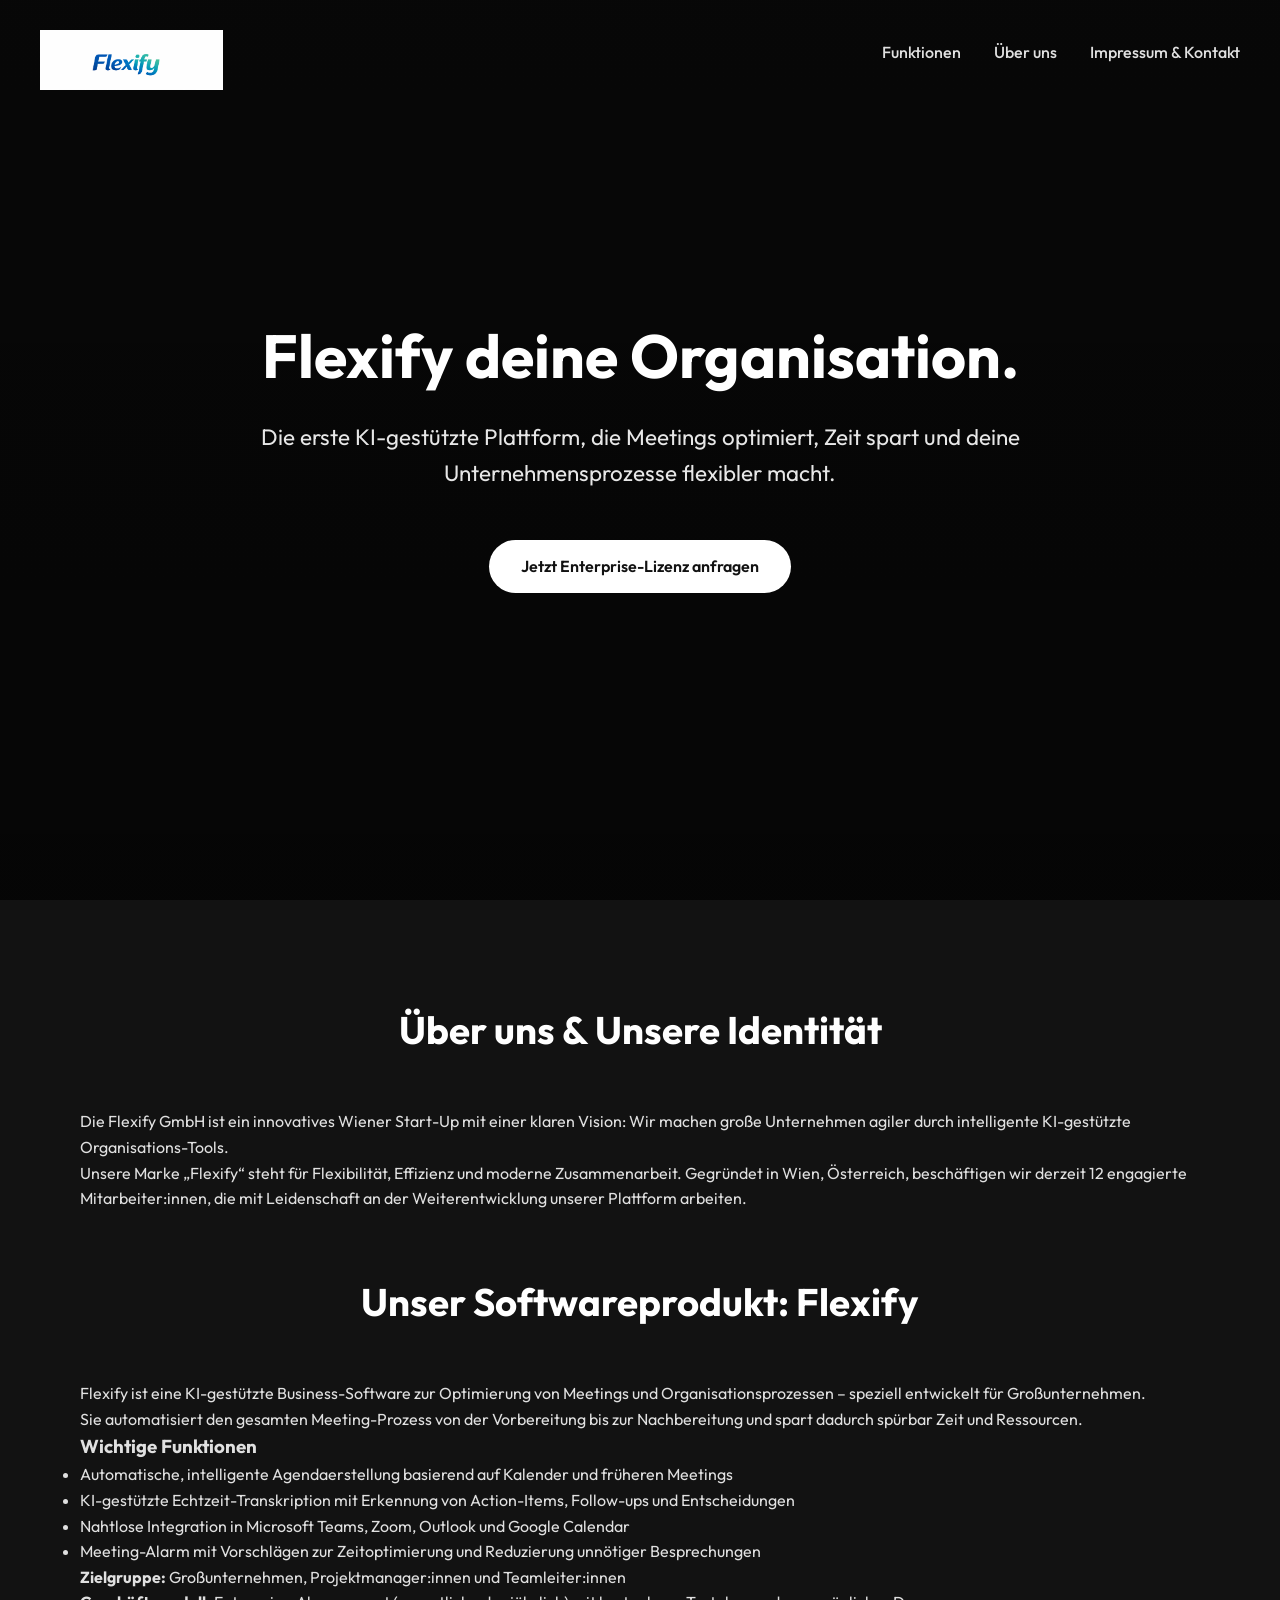
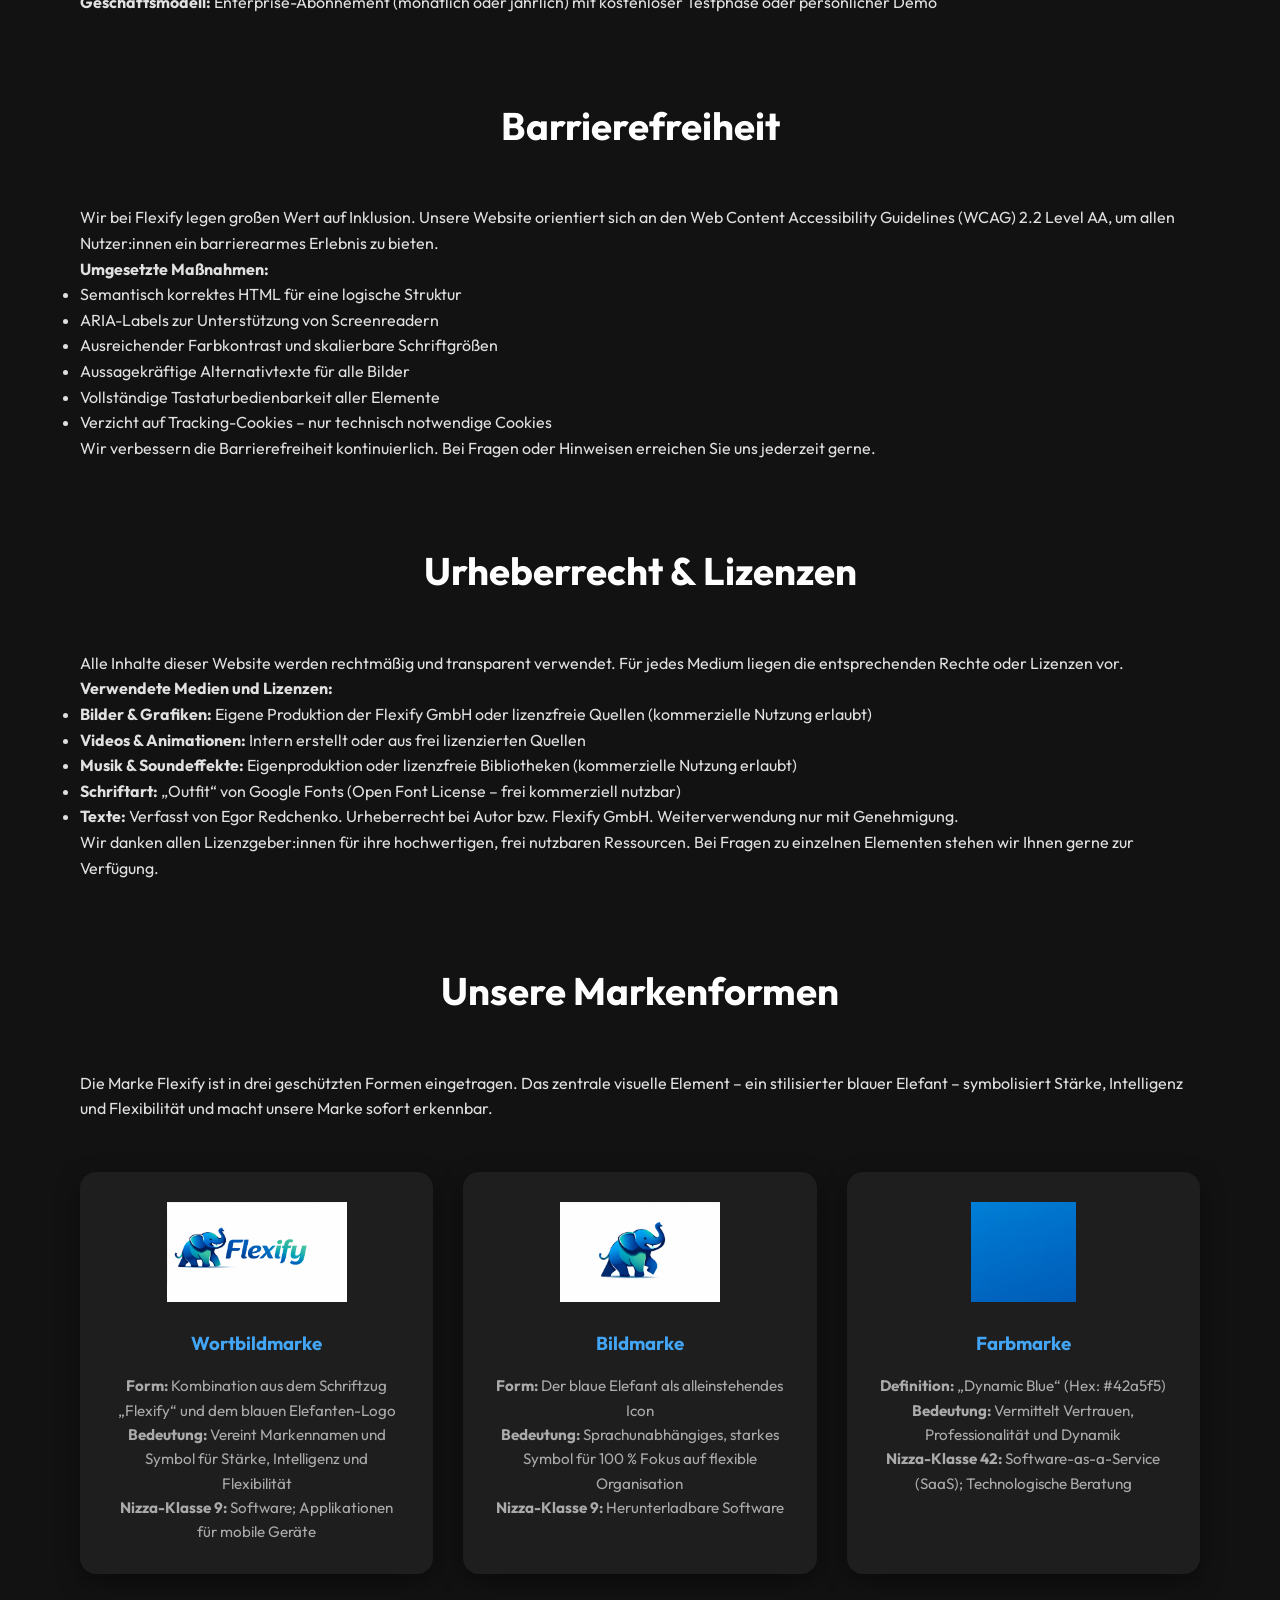
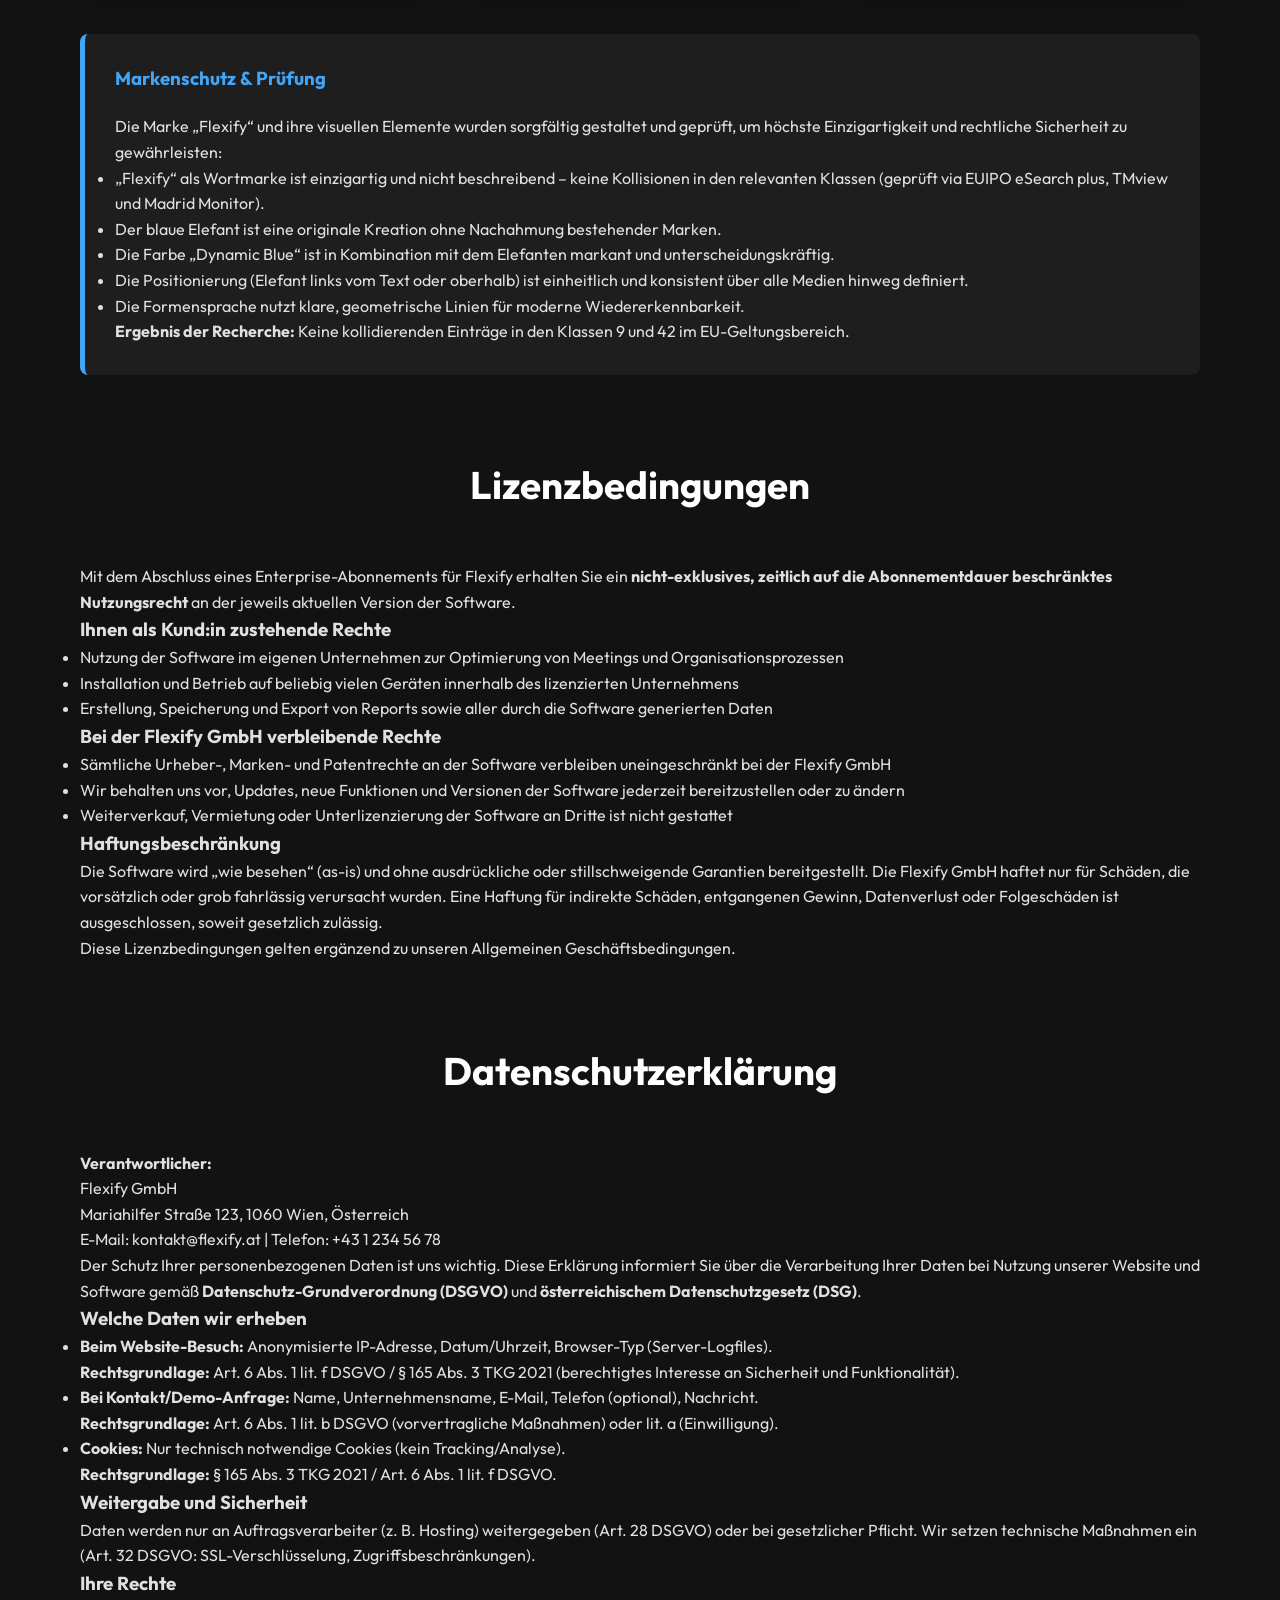
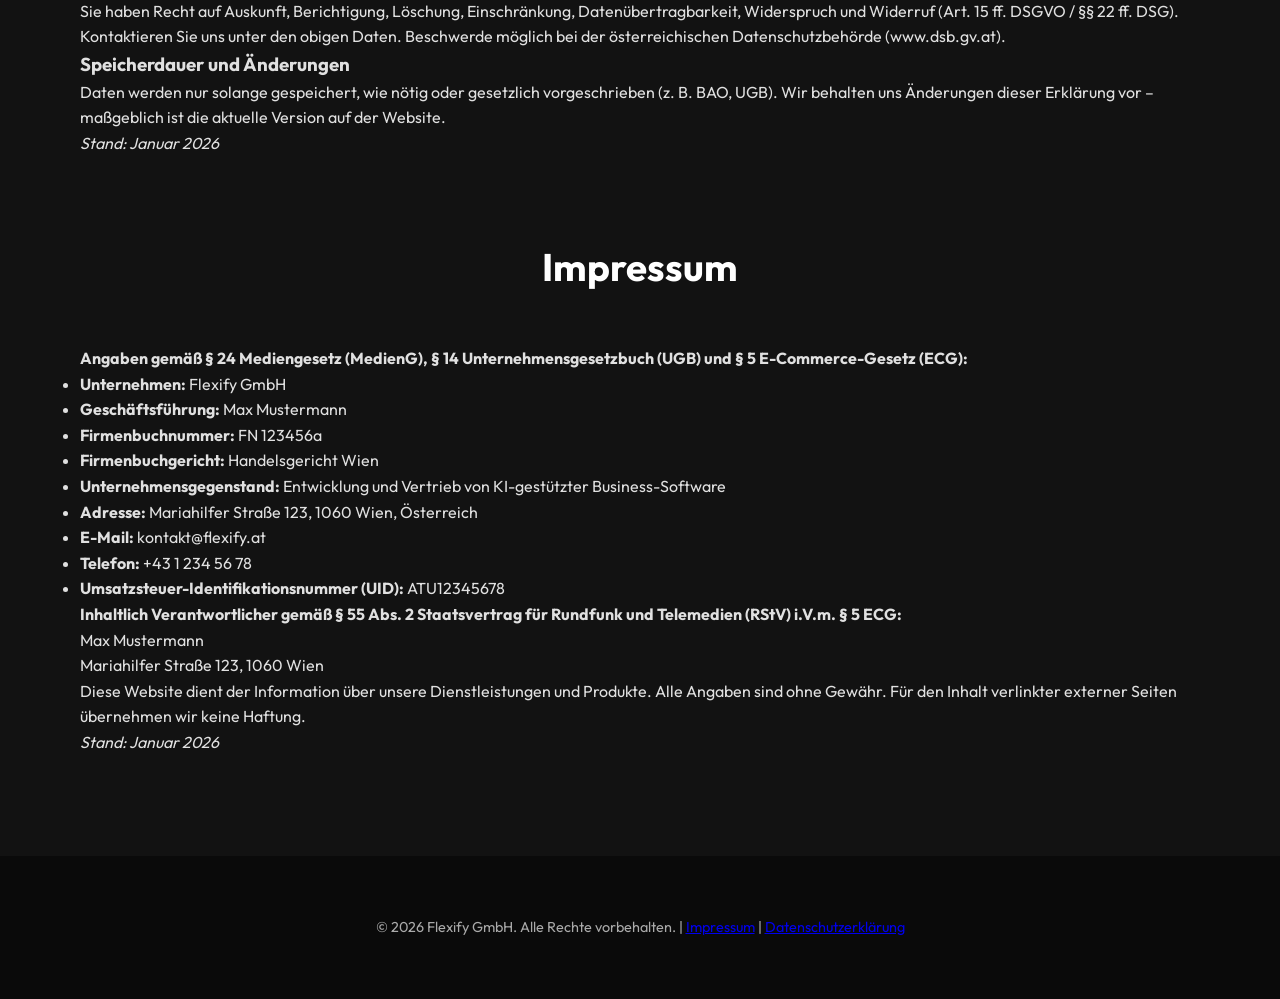
==== index.html @ 99aa5336 "Update index.html" ====
<!DOCTYPE html>
<html lang="de">
<head>
    <meta charset="UTF-8">
    <meta name="viewport" content="width=device-width, initial-scale=1.0">
    <title>Flexify - KI-Plattform für effiziente Meetings & Organisation</title>
    <link rel="stylesheet" href="style.css">
    <link href="https://fonts.googleapis.com/css2?family=Outfit:wght@400;500;600;700&display=swap" rel="stylesheet">
</head>
<body>
    <header>
        <img src="assets/logo-flexify.jpg" alt="Flexify Logo" class="logo">
        <nav aria-label="Hauptnavigation">
            <a href="#funktionen">Funktionen</a>
            <a href="#about">Über uns</a>
            <a href="#impressum">Impressum & Kontakt</a>
        </nav>
        <h1>Flexify deine Organisation.</h1>
        <p>Die erste KI-gestützte Plattform, die Meetings optimiert, Zeit spart und deine Unternehmensprozesse flexibler macht.</p>
        <a href="#impressum" class="btn">Jetzt Enterprise-Lizenz anfragen</a>
    </header>
    <section id="about">
        <h2>Über uns & Unsere Identität</h2>
        <p>Die Flexify GmbH ist ein innovatives Wiener Start-Up mit einer klaren Vision: Wir machen große Unternehmen agiler durch intelligente KI-gestützte Organisations-Tools.<br>
        Unsere Marke „Flexify“ steht für Flexibilität, Effizienz und moderne Zusammenarbeit. Gegründet in Wien, Österreich, beschäftigen wir derzeit 12 engagierte Mitarbeiter:innen, die mit Leidenschaft an der Weiterentwicklung unserer Plattform arbeiten.</p>
        
        <h2 style="margin-top: 60px;">Unser Softwareprodukt: Flexify</h2>
        <p>Flexify ist eine KI-gestützte Business-Software zur Optimierung von Meetings und Organisationsprozessen – speziell entwickelt für Großunternehmen.</p>
        <p>Sie automatisiert den gesamten Meeting-Prozess von der Vorbereitung bis zur Nachbereitung und spart dadurch spürbar Zeit und Ressourcen.</p>
        
        <h3>Wichtige Funktionen</h3>
        <ul>
            <li>Automatische, intelligente Agendaerstellung basierend auf Kalender und früheren Meetings</li>
            <li>KI-gestützte Echtzeit-Transkription mit Erkennung von Action-Items, Follow-ups und Entscheidungen</li>
            <li>Nahtlose Integration in Microsoft Teams, Zoom, Outlook und Google Calendar</li>
            <li>Meeting-Alarm mit Vorschlägen zur Zeitoptimierung und Reduzierung unnötiger Besprechungen</li>
        </ul>
        
        <p><strong>Zielgruppe:</strong> Großunternehmen, Projektmanager:innen und Teamleiter:innen</p>
        <p><strong>Geschäftsmodell:</strong> Enterprise-Abonnement (monatlich oder jährlich) mit kostenloser Testphase oder persönlicher Demo</p>

        <h2 style="margin-top: 80px;">Barrierefreiheit</h2>
        <p>Wir bei Flexify legen großen Wert auf Inklusion. Unsere Website orientiert sich an den Web Content Accessibility Guidelines (WCAG) 2.2 Level AA, um allen Nutzer:innen ein barrierearmes Erlebnis zu bieten.</p>
        
        <p><strong>Umgesetzte Maßnahmen:</strong></p>
        <ul>
            <li>Semantisch korrektes HTML für eine logische Struktur</li>
            <li>ARIA-Labels zur Unterstützung von Screenreadern</li>
            <li>Ausreichender Farbkontrast und skalierbare Schriftgrößen</li>
            <li>Aussagekräftige Alternativtexte für alle Bilder</li>
            <li>Vollständige Tastaturbedienbarkeit aller Elemente</li>
            <li>Verzicht auf Tracking-Cookies – nur technisch notwendige Cookies</li>
        </ul>
        
        <p>Wir verbessern die Barrierefreiheit kontinuierlich. Bei Fragen oder Hinweisen erreichen Sie uns jederzeit gerne.</p>

        <h2 style="margin-top: 80px;">Urheberrecht & Lizenzen</h2>
        <p>Alle Inhalte dieser Website werden rechtmäßig und transparent verwendet. Für jedes Medium liegen die entsprechenden Rechte oder Lizenzen vor.</p>
        
        <p><strong>Verwendete Medien und Lizenzen:</strong></p>
        <ul>
            <li><strong>Bilder & Grafiken:</strong> Eigene Produktion der Flexify GmbH oder lizenzfreie Quellen (kommerzielle Nutzung erlaubt)</li>
            <li><strong>Videos & Animationen:</strong> Intern erstellt oder aus frei lizenzierten Quellen</li>
            <li><strong>Musik & Soundeffekte:</strong> Eigenproduktion oder lizenzfreie Bibliotheken (kommerzielle Nutzung erlaubt)</li>
            <li><strong>Schriftart:</strong> „Outfit“ von Google Fonts (Open Font License – frei kommerziell nutzbar)</li>
            <li><strong>Texte:</strong> Verfasst von Egor Redchenko. Urheberrecht bei Autor bzw. Flexify GmbH. Weiterverwendung nur mit Genehmigung.</li>
        </ul>
        
        <p>Wir danken allen Lizenzgeber:innen für ihre hochwertigen, frei nutzbaren Ressourcen. Bei Fragen zu einzelnen Elementen stehen wir Ihnen gerne zur Verfügung.</p>
        
        <h2 style="margin-top: 80px;">Unsere Markenformen</h2>
        <p>Die Marke Flexify ist in drei geschützten Formen eingetragen. Das zentrale visuelle Element – ein stilisierter blauer Elefant – symbolisiert Stärke, Intelligenz und Flexibilität und macht unsere Marke sofort erkennbar.</p>
        
        <div class="marken-grid">
            <div class="marke-card">
                <img src="assets/wortbildmarke.jpg" alt="Flexify Wortbildmarke: Text Flexify mit blauem Elefanten-Logo">
                <h3>Wortbildmarke</h3>
                <p><strong>Form:</strong> Kombination aus dem Schriftzug „Flexify“ und dem blauen Elefanten-Logo<br>
                <strong>Bedeutung:</strong> Vereint Markennamen und Symbol für Stärke, Intelligenz und Flexibilität<br>
                <strong>Nizza-Klasse 9:</strong> Software; Applikationen für mobile Geräte</p>
            </div>
            <div class="marke-card">
                <img src="assets/bildmarke.jpg" alt="Flexify Bildmarke: Blauer Elefant als Icon">
                <h3>Bildmarke</h3>
                <p><strong>Form:</strong> Der blaue Elefant als alleinstehendes Icon<br>
                <strong>Bedeutung:</strong> Sprachunabhängiges, starkes Symbol für 100 % Fokus auf flexible Organisation<br>
                <strong>Nizza-Klasse 9:</strong> Herunterladbare Software</p>
            </div>
            <div class="marke-card">
                <img src="assets/farbmarke.jpg" alt="Flexify Farbmarke: Dynamic Blue #42a5f5">
                <h3>Farbmarke</h3>
                <p><strong>Definition:</strong> „Dynamic Blue“ (Hex: #42a5f5)<br>
                <strong>Bedeutung:</strong> Vermittelt Vertrauen, Professionalität und Dynamik<br>
                <strong>Nizza-Klasse 42:</strong> Software-as-a-Service (SaaS); Technologische Beratung</p>
            </div>
        </div>
        
        <div class="markenschutz">
            <h3>Markenschutz & Prüfung</h3>
            <p>Die Marke „Flexify“ und ihre visuellen Elemente wurden sorgfältig gestaltet und geprüft, um höchste Einzigartigkeit und rechtliche Sicherheit zu gewährleisten:</p>
            <ul>
                <li>„Flexify“ als Wortmarke ist einzigartig und nicht beschreibend – keine Kollisionen in den relevanten Klassen (geprüft via EUIPO eSearch plus, TMview und Madrid Monitor).</li>
                <li>Der blaue Elefant ist eine originale Kreation ohne Nachahmung bestehender Marken.</li>
                <li>Die Farbe „Dynamic Blue“ ist in Kombination mit dem Elefanten markant und unterscheidungskräftig.</li>
                <li>Die Positionierung (Elefant links vom Text oder oberhalb) ist einheitlich und konsistent über alle Medien hinweg definiert.</li>
                <li>Die Formensprache nutzt klare, geometrische Linien für moderne Wiedererkennbarkeit.</li>
            </ul>
            <p><strong>Ergebnis der Recherche:</strong> Keine kollidierenden Einträge in den Klassen 9 und 42 im EU-Geltungsbereich.</p>
        </div>

        <h2 style="margin-top: 80px;">Lizenzbedingungen</h2>
        <p>Mit dem Abschluss eines Enterprise-Abonnements für Flexify erhalten Sie ein <strong>nicht-exklusives, zeitlich auf die Abonnementdauer beschränktes Nutzungsrecht</strong> an der jeweils aktuellen Version der Software.</p>

        <h3>Ihnen als Kund:in zustehende Rechte</h3>
        <ul>
            <li>Nutzung der Software im eigenen Unternehmen zur Optimierung von Meetings und Organisationsprozessen</li>
            <li>Installation und Betrieb auf beliebig vielen Geräten innerhalb des lizenzierten Unternehmens</li>
            <li>Erstellung, Speicherung und Export von Reports sowie aller durch die Software generierten Daten</li>
        </ul>

        <h3>Bei der Flexify GmbH verbleibende Rechte</h3>
        <ul>
            <li>Sämtliche Urheber-, Marken- und Patentrechte an der Software verbleiben uneingeschränkt bei der Flexify GmbH</li>
            <li>Wir behalten uns vor, Updates, neue Funktionen und Versionen der Software jederzeit bereitzustellen oder zu ändern</li>
            <li>Weiterverkauf, Vermietung oder Unterlizenzierung der Software an Dritte ist nicht gestattet</li>
        </ul>

        <h3>Haftungsbeschränkung</h3>
        <p>Die Software wird „wie besehen“ (as-is) und ohne ausdrückliche oder stillschweigende Garantien bereitgestellt. Die Flexify GmbH haftet nur für Schäden, die vorsätzlich oder grob fahrlässig verursacht wurden. Eine Haftung für indirekte Schäden, entgangenen Gewinn, Datenverlust oder Folgeschäden ist ausgeschlossen, soweit gesetzlich zulässig.</p>
        
        <p>Diese Lizenzbedingungen gelten ergänzend zu unseren Allgemeinen Geschäftsbedingungen.</p>

        <h2 style="margin-top: 80px;">Datenschutzerklärung</h2>
        <p><strong>Verantwortlicher:</strong><br>
        Flexify GmbH<br>
        Mariahilfer Straße 123, 1060 Wien, Österreich<br>
        E-Mail: kontakt@flexify.at | Telefon: +43 1 234 56 78</p>

        <p>Der Schutz Ihrer personenbezogenen Daten ist uns wichtig. Diese Erklärung informiert Sie über die Verarbeitung Ihrer Daten bei Nutzung unserer Website und Software gemäß <strong>Datenschutz-Grundverordnung (DSGVO)</strong> und <strong>österreichischem Datenschutzgesetz (DSG)</strong>.</p>

        <h3>Welche Daten wir erheben</h3>
        <ul>
            <li><strong>Beim Website-Besuch:</strong> Anonymisierte IP-Adresse, Datum/Uhrzeit, Browser-Typ (Server-Logfiles).<br>
            <strong>Rechtsgrundlage:</strong> Art. 6 Abs. 1 lit. f DSGVO / § 165 Abs. 3 TKG 2021 (berechtigtes Interesse an Sicherheit und Funktionalität).</li>
            <li><strong>Bei Kontakt/Demo-Anfrage:</strong> Name, Unternehmensname, E-Mail, Telefon (optional), Nachricht.<br>
            <strong>Rechtsgrundlage:</strong> Art. 6 Abs. 1 lit. b DSGVO (vorvertragliche Maßnahmen) oder lit. a (Einwilligung).</li>
            <li><strong>Cookies:</strong> Nur technisch notwendige Cookies (kein Tracking/Analyse).<br>
            <strong>Rechtsgrundlage:</strong> § 165 Abs. 3 TKG 2021 / Art. 6 Abs. 1 lit. f DSGVO.</li>
        </ul>

        <h3>Weitergabe und Sicherheit</h3>
        <p>Daten werden nur an Auftragsverarbeiter (z. B. Hosting) weitergegeben (Art. 28 DSGVO) oder bei gesetzlicher Pflicht. Wir setzen technische Maßnahmen ein (Art. 32 DSGVO: SSL-Verschlüsselung, Zugriffsbeschränkungen).</p>

        <h3>Ihre Rechte</h3>
        <p>Sie haben Recht auf Auskunft, Berichtigung, Löschung, Einschränkung, Datenübertragbarkeit, Widerspruch und Widerruf (Art. 15 ff. DSGVO / §§ 22 ff. DSG). Kontaktieren Sie uns unter den obigen Daten. Beschwerde möglich bei der österreichischen Datenschutzbehörde (www.dsb.gv.at).</p>

        <h3>Speicherdauer und Änderungen</h3>
        <p>Daten werden nur solange gespeichert, wie nötig oder gesetzlich vorgeschrieben (z. B. BAO, UGB). Wir behalten uns Änderungen dieser Erklärung vor – maßgeblich ist die aktuelle Version auf der Website.</p>

        <p><em>Stand: Januar 2026</em></p>

        <h2 id="impressum" style="margin-top: 80px;">Impressum</h2>
        <p><strong>Angaben gemäß § 24 Mediengesetz (MedienG), § 14 Unternehmensgesetzbuch (UGB) und § 5 E-Commerce-Gesetz (ECG):</strong></p>
        
        <ul>
            <li><strong>Unternehmen:</strong> Flexify GmbH</li>
            <li><strong>Geschäftsführung:</strong> Max Mustermann</li>
            <li><strong>Firmenbuchnummer:</strong> FN 123456a</li>
            <li><strong>Firmenbuchgericht:</strong> Handelsgericht Wien</li>
            <li><strong>Unternehmensgegenstand:</strong> Entwicklung und Vertrieb von KI-gestützter Business-Software</li>
            <li><strong>Adresse:</strong> Mariahilfer Straße 123, 1060 Wien, Österreich</li>
            <li><strong>E-Mail:</strong> kontakt@flexify.at</li>
            <li><strong>Telefon:</strong> +43 1 234 56 78</li>
            <li><strong>Umsatzsteuer-Identifikationsnummer (UID):</strong> ATU12345678</li>
        </ul>
        
        <p><strong>Inhaltlich Verantwortlicher gemäß § 55 Abs. 2 Staatsvertrag für Rundfunk und Telemedien (RStV) i.V.m. § 5 ECG:</strong><br>
        Max Mustermann<br>
        Mariahilfer Straße 123, 1060 Wien</p>
        
        <p>Diese Website dient der Information über unsere Dienstleistungen und Produkte. Alle Angaben sind ohne Gewähr. Für den Inhalt verlinkter externer Seiten übernehmen wir keine Haftung.</p>
        
        <p><em>Stand: Januar 2026</em></p>
    </section>
    <footer>
        <p>© 2026 Flexify GmbH. Alle Rechte vorbehalten. | <a href="#impressum">Impressum</a> | <a href="#about">Datenschutzerklärung</a></p>
    </footer>
</body>
</html>
---- style.css ----
/* style.css – Flexify Dark Theme (inspiriert von GreenThumb AI) */

:root {
    --primary: #42a5f5;        /* Akzent-Blau für Buttons und Highlights */
    --primary-dark: #1976d2;
    --background: #121212;    /* Dunkles Haupt-Hintergrund */
    --surface: #1e1e1e;       /* Etwas hellere Karten */
    --text: #e0e0e0;          /* Heller Text */
    --text-secondary: #aaaaaa;
    --logo-blue: #42a5f5;     /* Für dein Flexify-Logo-Farbschema */
}

* {
    box-sizing: border-box;
    margin: 0;
    padding: 0;
}

body {
    font-family: 'Outfit', sans-serif;
    background-color: var(--background);
    color: var(--text);
    line-height: 1.6;
}

header {
    position: relative;
    min-height: 100vh;
    background: linear-gradient(rgba(0,0,0,0.6), rgba(0,0,0,0.7)),
                url('https://images.unsplash.com/photo-1552664730-d307ca884978?ixlib=rb-4.0.3&auto=format&fit=crop&q=80') center/cover no-repeat;
    display: flex;
    flex-direction: column;
    justify-content: center;
    align-items: center;
    text-align: center;
    padding: 0 20px;
}

.logo {
    position: absolute;
    top: 30px;
    left: 40px;
    height: 60px;
}

nav {
    position: absolute;
    top: 40px;
    right: 40px;
}

nav a {
    color: var(--text);
    margin-left: 30px;
    text-decoration: none;
    font-weight: 500;
}

nav a:hover {
    color: var(--primary);
}

header h1 {
    font-size: 3.8rem;
    margin-bottom: 1rem;
    color: white;
}

header p {
    font-size: 1.4rem;
    max-width: 800px;
    margin-bottom: 3rem;
    color: rgba(255,255,255,0.9);
}

.btn {
    background: white;
    color: #121212;
    padding: 14px 32px;
    border-radius: 50px;
    font-weight: 600;
    text-decoration: none;
    transition: all 0.3s ease;
}

.btn:hover {
    background: var(--primary);
    color: white;
    transform: scale(1.05);
}

/* Sections */
section {
    padding: 100px 40px;
    max-width: 1200px;
    margin: 0 auto;
}

h2 {
    font-size: 2.4rem;
    margin-bottom: 3rem;
    text-align: center;
    color: white;
}

/* Marken-Karten */
.marken-grid {
    display: grid;
    grid-template-columns: repeat(auto-fit, minmax(300px, 1fr));
    gap: 30px;
    margin-top: 50px;
}

.marke-card {
    background: var(--surface);
    border-radius: 16px;
    padding: 30px;
    text-align: center;
    box-shadow: 0 8px 24px rgba(0,0,0,0.4);
}

.marke-card img {
    height: 100px;
    margin-bottom: 20px;
}

.marke-card h3 {
    color: var(--primary);
    margin-bottom: 15px;
}

.marke-card p {
    color: var(--text-secondary);
    font-size: 0.95rem;
}

/* Markenschutz-Box */
.markenschutz {
    background: var(--surface);
    border-left: 5px solid var(--primary);
    padding: 30px;
    border-radius: 8px;
    margin-top: 60px;
}

.markenschutz h3 {
    color: var(--primary);
    margin-bottom: 20px;
}

footer {
    text-align: center;
    padding: 60px 20px;
    background: #0a0a0a;
    color: var(--text-secondary);
    font-size: 0.9rem;
}

/* Responsiv */
@media (max-width: 768px) {
    .logo { top: 20px; left: 20px; height: 50px; }
    nav { top: 20px; right: 20px; }
    nav a { display: block; margin: 10px 0; }
    header h1 { font-size: 2.8rem; }
    header p { font-size: 1.2rem; }
}
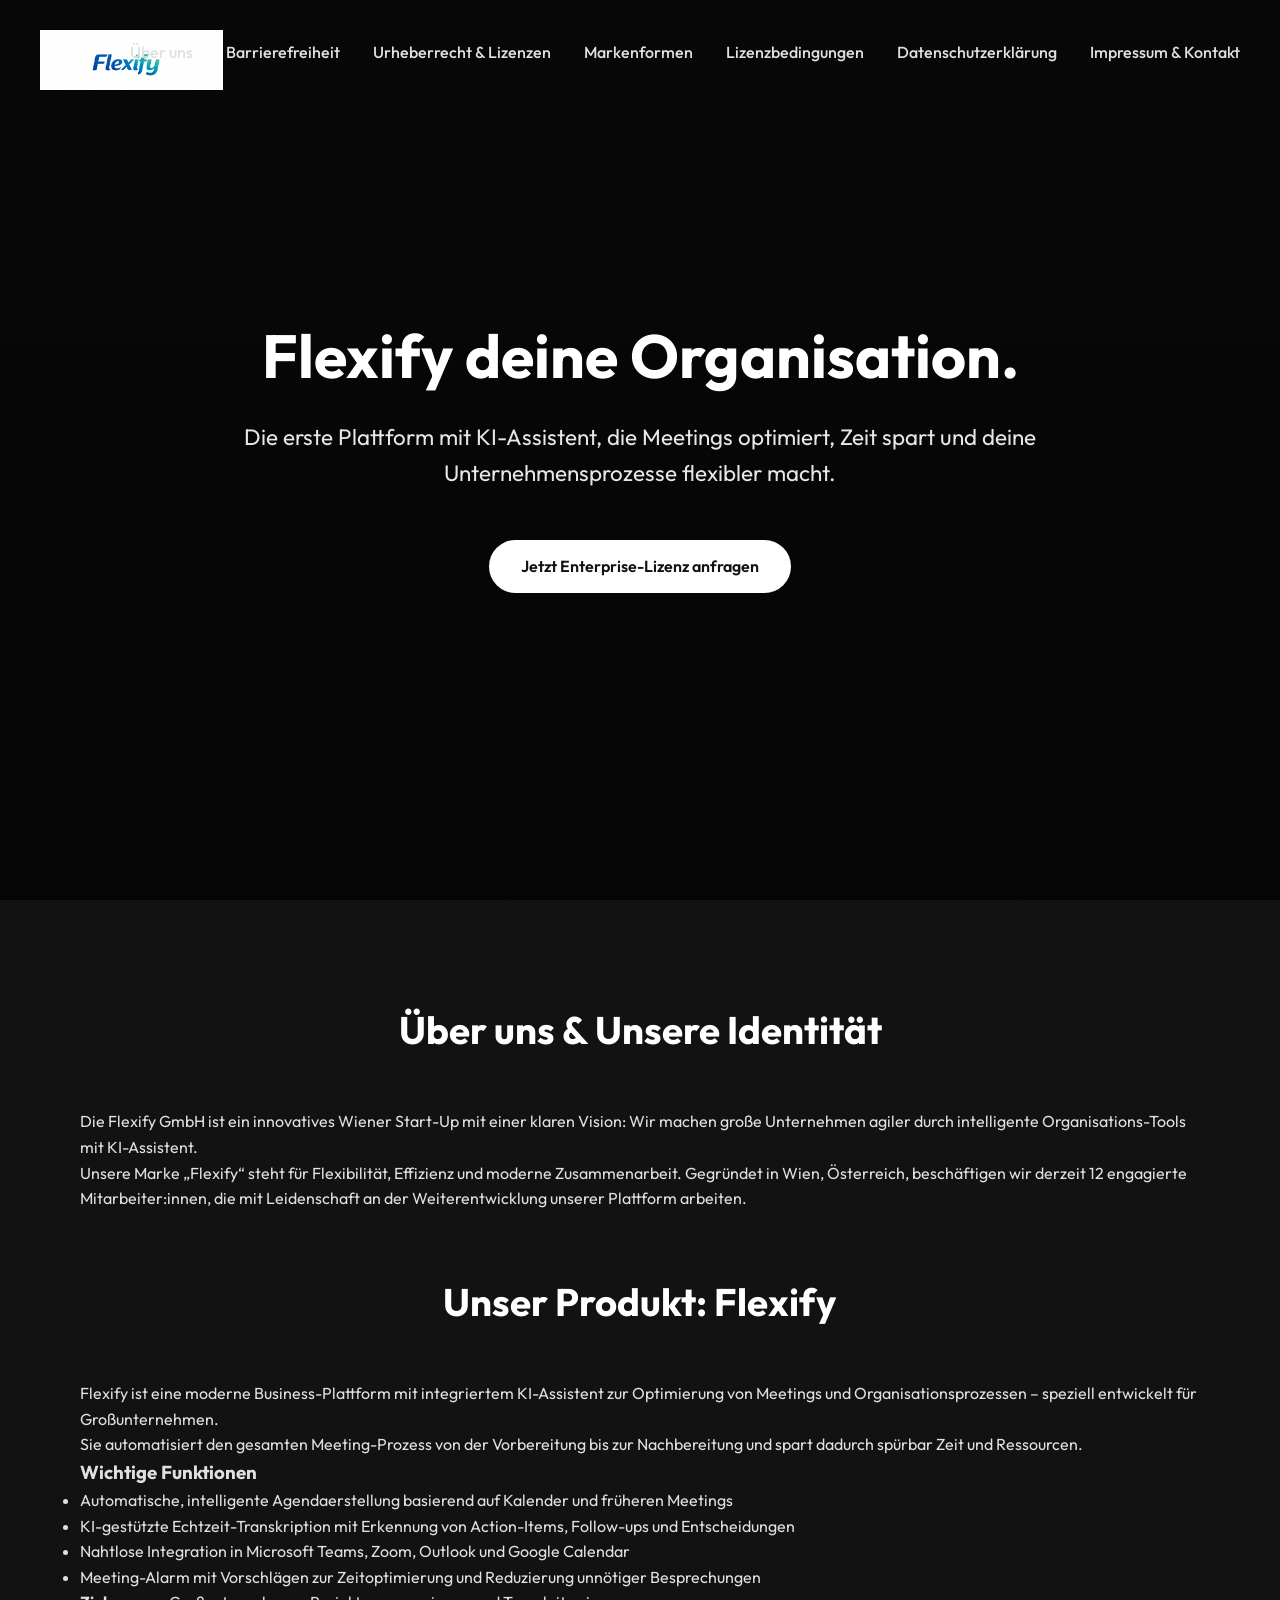
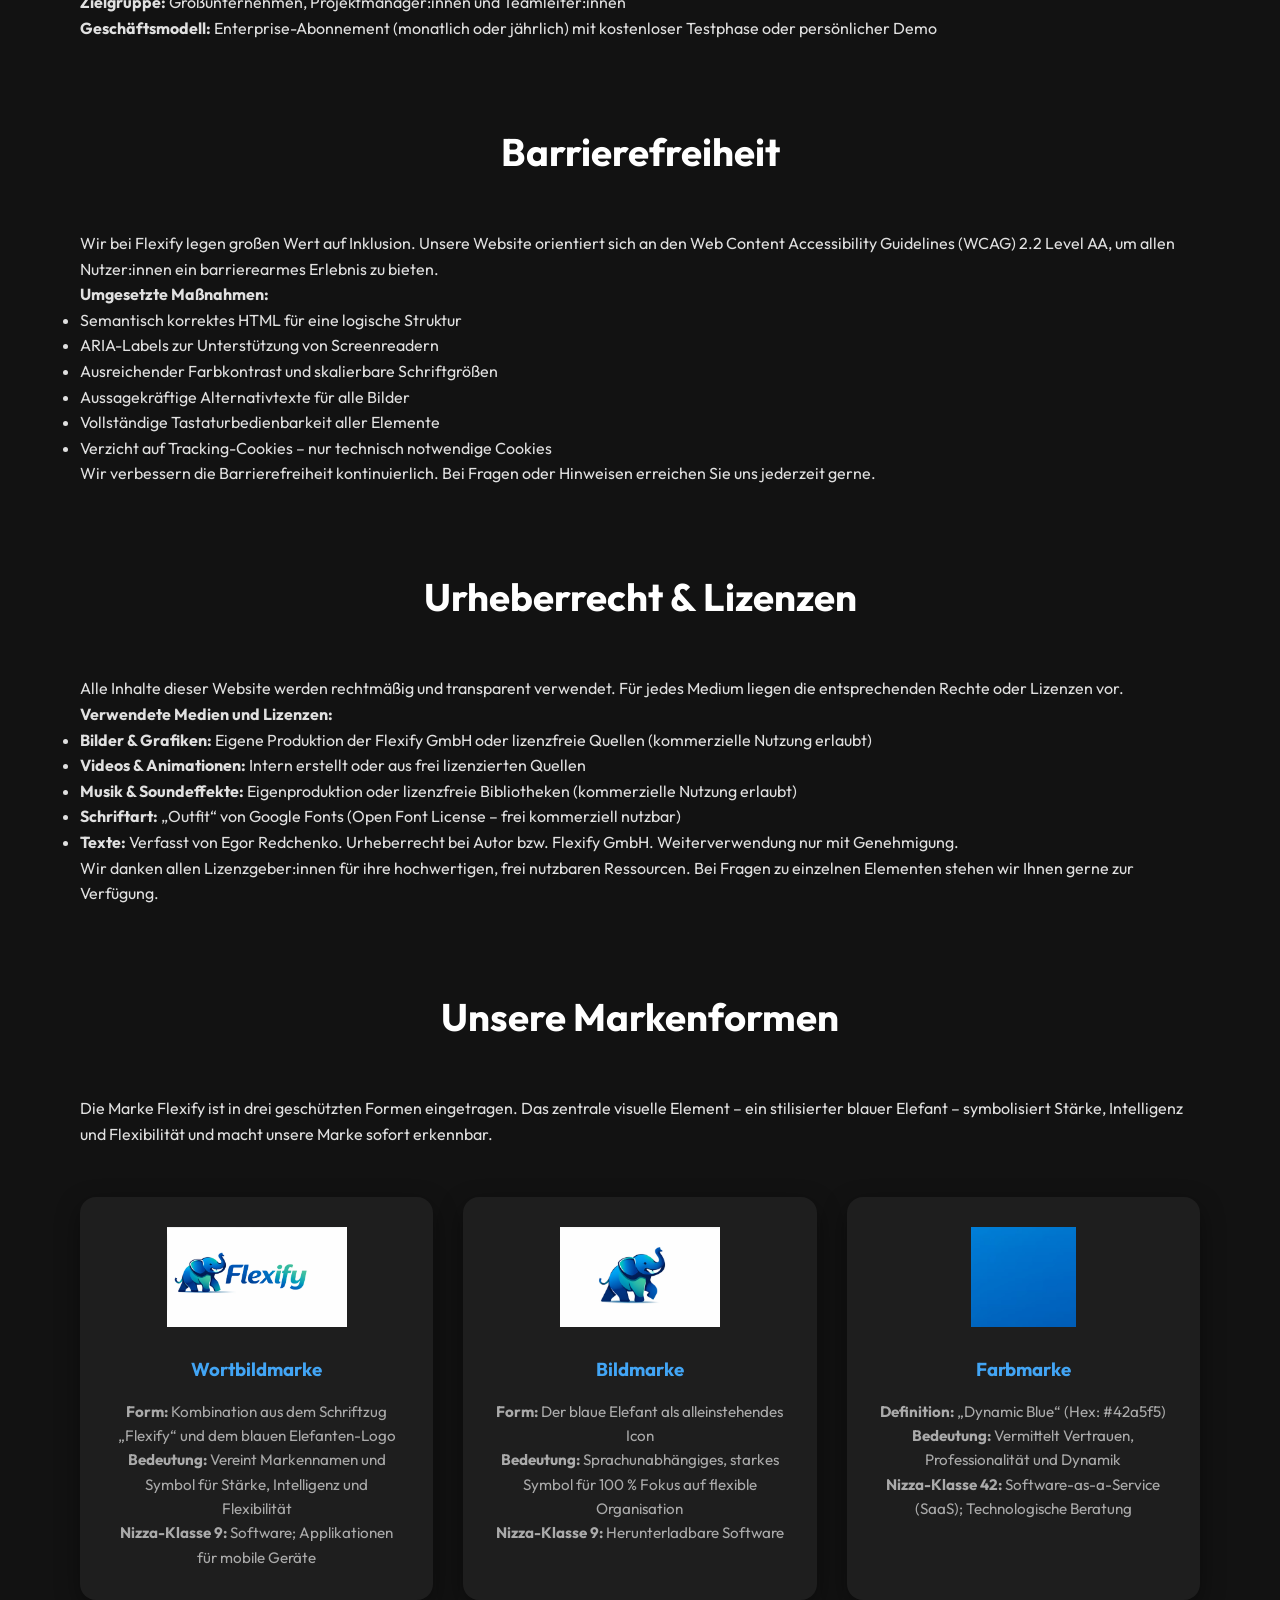
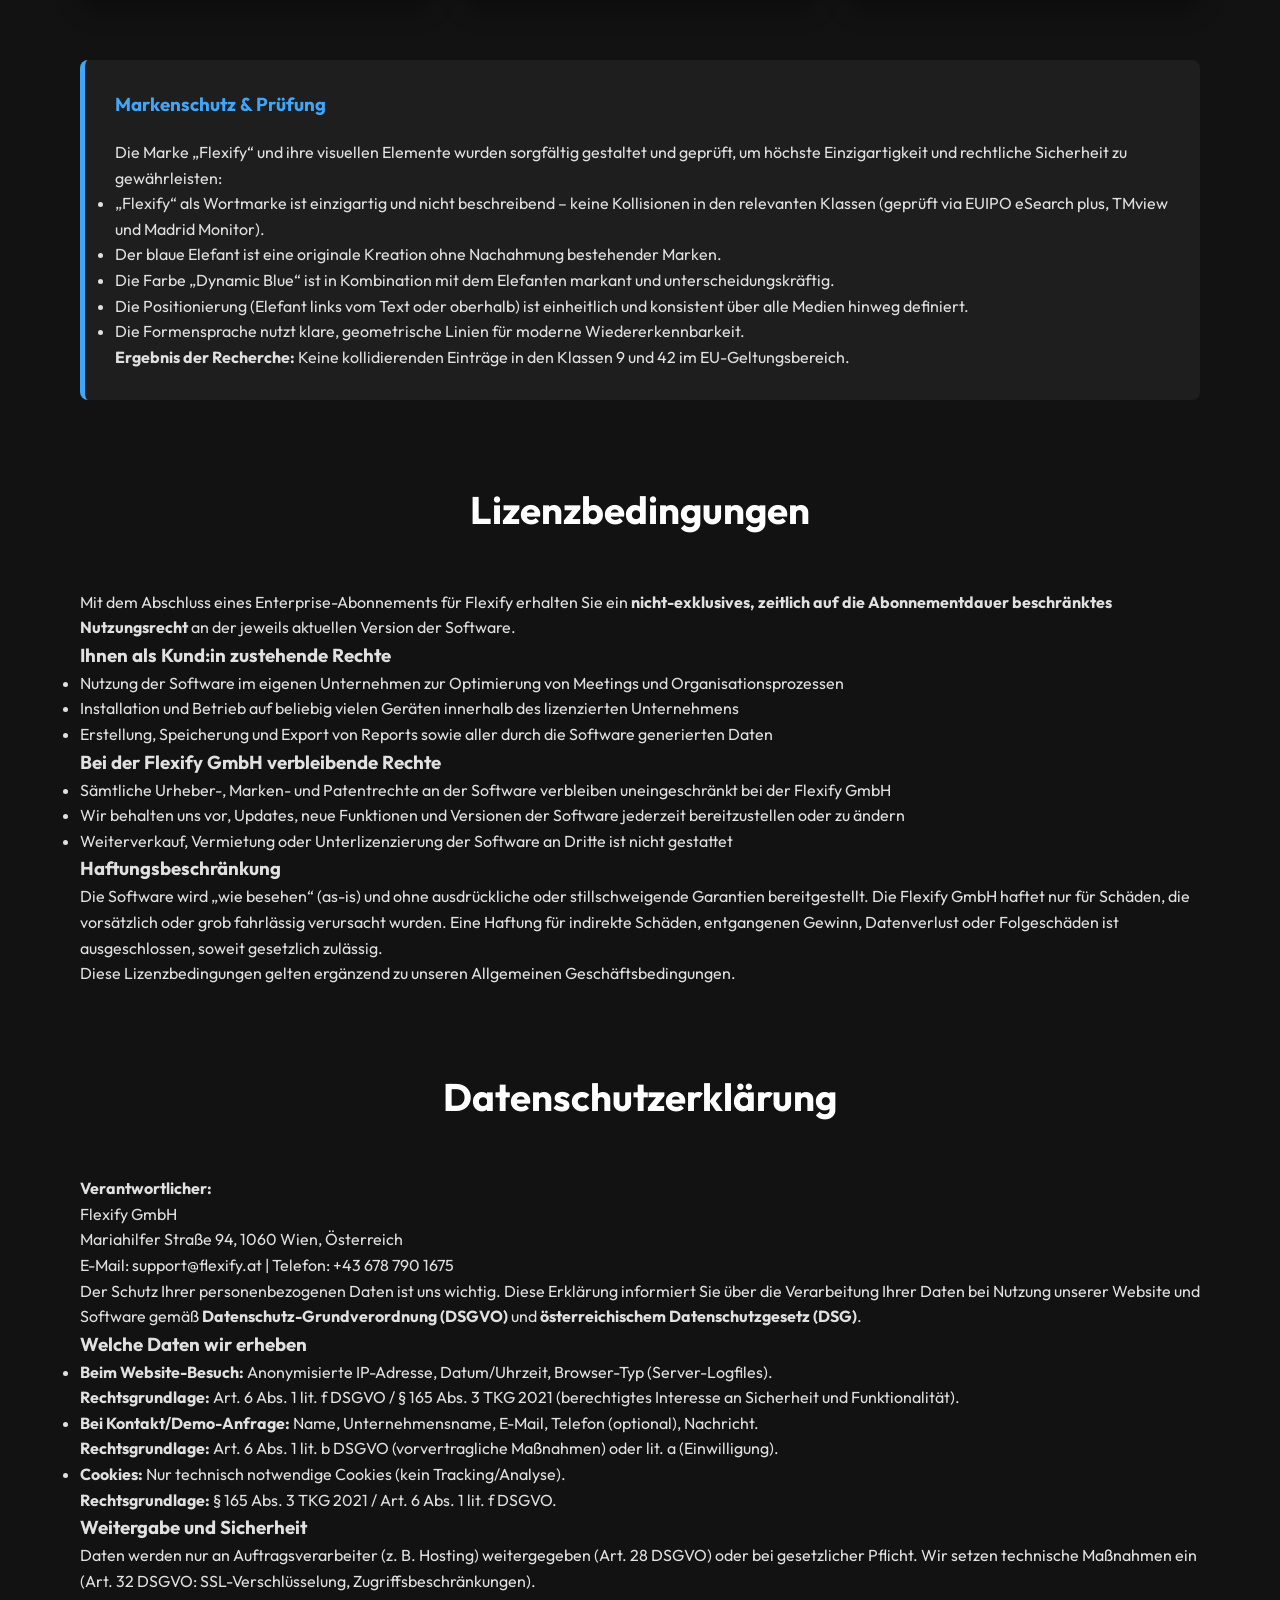
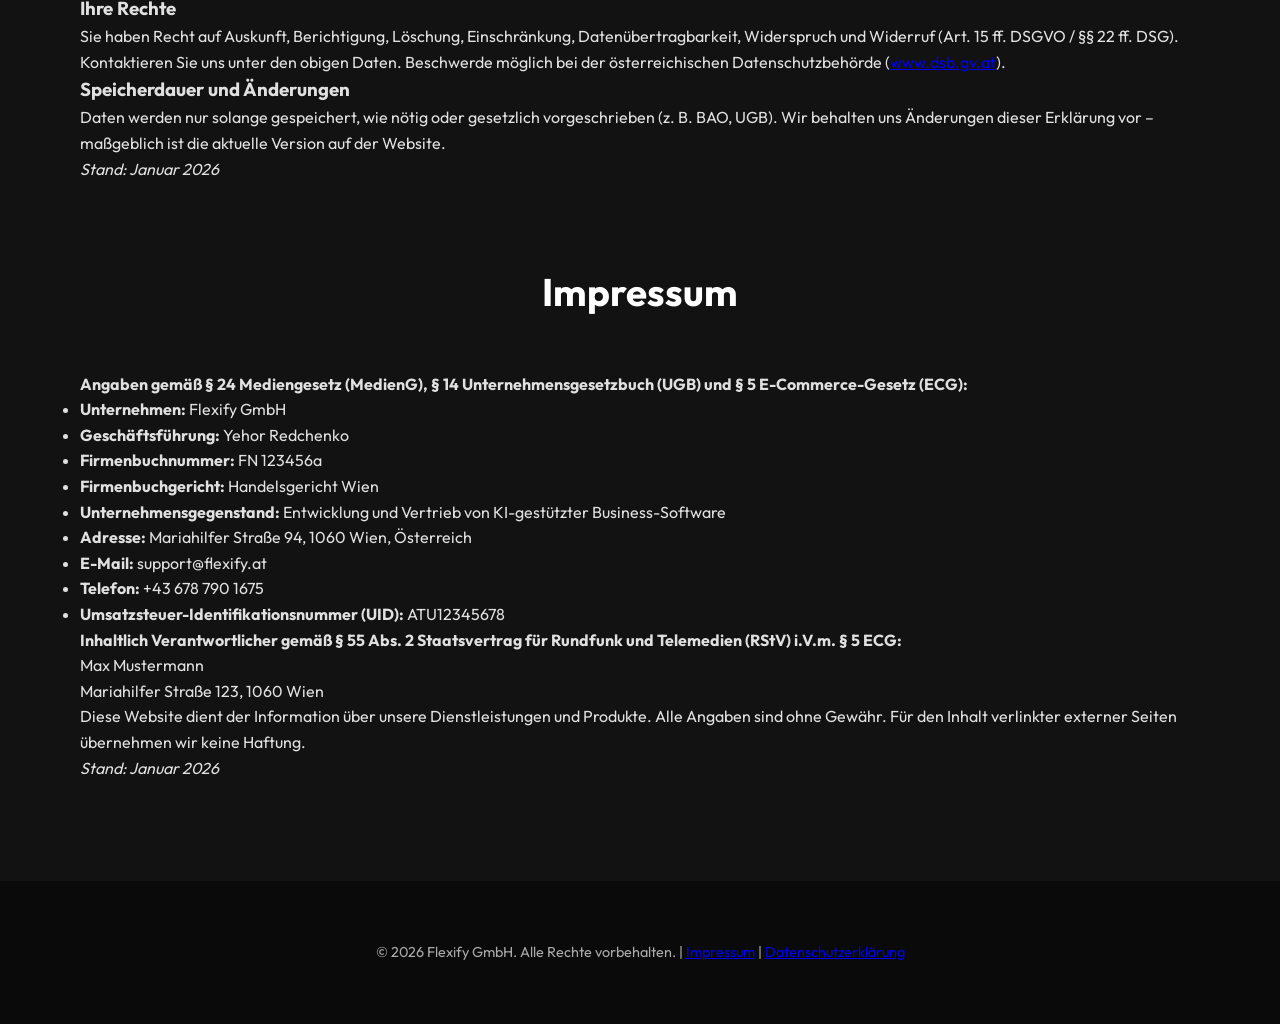
==== commit a4b08788: "Update index.html" ====
--- a/index.html
+++ b/index.html
@@ -3,7 +3,7 @@
 <head>
     <meta charset="UTF-8">
     <meta name="viewport" content="width=device-width, initial-scale=1.0">
-    <title>Flexify - KI-Plattform für effiziente Meetings & Organisation</title>
+    <title>Flexify - Plattform mit KI-Assistent für effiziente Meetings & Organisation</title>
     <link rel="stylesheet" href="style.css">
     <link href="https://fonts.googleapis.com/css2?family=Outfit:wght@400;500;600;700&display=swap" rel="stylesheet">
 </head>
@@ -11,21 +11,25 @@
     <header>
         <img src="assets/logo-flexify.jpg" alt="Flexify Logo" class="logo">
         <nav aria-label="Hauptnavigation">
-            <a href="#funktionen">Funktionen</a>
             <a href="#about">Über uns</a>
+            <a href="#barrierefreiheit">Barrierefreiheit</a>
+            <a href="#urheberrecht">Urheberrecht & Lizenzen</a>
+            <a href="#marken">Markenformen</a>
+            <a href="#lizenz">Lizenzbedingungen</a>
+            <a href="#datenschutz">Datenschutzerklärung</a>
             <a href="#impressum">Impressum & Kontakt</a>
         </nav>
         <h1>Flexify deine Organisation.</h1>
-        <p>Die erste KI-gestützte Plattform, die Meetings optimiert, Zeit spart und deine Unternehmensprozesse flexibler macht.</p>
+        <p>Die erste Plattform mit KI-Assistent, die Meetings optimiert, Zeit spart und deine Unternehmensprozesse flexibler macht.</p>
         <a href="#impressum" class="btn">Jetzt Enterprise-Lizenz anfragen</a>
     </header>
     <section id="about">
-        <h2>Über uns & Unsere Identität</h2>
-        <p>Die Flexify GmbH ist ein innovatives Wiener Start-Up mit einer klaren Vision: Wir machen große Unternehmen agiler durch intelligente KI-gestützte Organisations-Tools.<br>
+        <h2 id="about">Über uns & Unsere Identität</h2>
+        <p>Die Flexify GmbH ist ein innovatives Wiener Start-Up mit einer klaren Vision: Wir machen große Unternehmen agiler durch intelligente Organisations-Tools mit KI-Assistent.<br>
         Unsere Marke „Flexify“ steht für Flexibilität, Effizienz und moderne Zusammenarbeit. Gegründet in Wien, Österreich, beschäftigen wir derzeit 12 engagierte Mitarbeiter:innen, die mit Leidenschaft an der Weiterentwicklung unserer Plattform arbeiten.</p>
         
-        <h2 style="margin-top: 60px;">Unser Softwareprodukt: Flexify</h2>
-        <p>Flexify ist eine KI-gestützte Business-Software zur Optimierung von Meetings und Organisationsprozessen – speziell entwickelt für Großunternehmen.</p>
+        <h2 style="margin-top: 60px;">Unser Produkt: Flexify</h2>
+        <p>Flexify ist eine moderne Business-Plattform mit integriertem KI-Assistent zur Optimierung von Meetings und Organisationsprozessen – speziell entwickelt für Großunternehmen.</p>
         <p>Sie automatisiert den gesamten Meeting-Prozess von der Vorbereitung bis zur Nachbereitung und spart dadurch spürbar Zeit und Ressourcen.</p>
         
         <h3>Wichtige Funktionen</h3>
@@ -39,7 +43,7 @@
         <p><strong>Zielgruppe:</strong> Großunternehmen, Projektmanager:innen und Teamleiter:innen</p>
         <p><strong>Geschäftsmodell:</strong> Enterprise-Abonnement (monatlich oder jährlich) mit kostenloser Testphase oder persönlicher Demo</p>
 
-        <h2 style="margin-top: 80px;">Barrierefreiheit</h2>
+        <h2 id="barrierefreiheit" style="margin-top: 80px;">Barrierefreiheit</h2>
         <p>Wir bei Flexify legen großen Wert auf Inklusion. Unsere Website orientiert sich an den Web Content Accessibility Guidelines (WCAG) 2.2 Level AA, um allen Nutzer:innen ein barrierearmes Erlebnis zu bieten.</p>
         
         <p><strong>Umgesetzte Maßnahmen:</strong></p>
@@ -54,7 +58,7 @@
         
         <p>Wir verbessern die Barrierefreiheit kontinuierlich. Bei Fragen oder Hinweisen erreichen Sie uns jederzeit gerne.</p>
 
-        <h2 style="margin-top: 80px;">Urheberrecht & Lizenzen</h2>
+        <h2 id="urheberrecht" style="margin-top: 80px;">Urheberrecht & Lizenzen</h2>
         <p>Alle Inhalte dieser Website werden rechtmäßig und transparent verwendet. Für jedes Medium liegen die entsprechenden Rechte oder Lizenzen vor.</p>
         
         <p><strong>Verwendete Medien und Lizenzen:</strong></p>
@@ -68,7 +72,7 @@
         
         <p>Wir danken allen Lizenzgeber:innen für ihre hochwertigen, frei nutzbaren Ressourcen. Bei Fragen zu einzelnen Elementen stehen wir Ihnen gerne zur Verfügung.</p>
         
-        <h2 style="margin-top: 80px;">Unsere Markenformen</h2>
+        <h2 id="marken" style="margin-top: 80px;">Unsere Markenformen</h2>
         <p>Die Marke Flexify ist in drei geschützten Formen eingetragen. Das zentrale visuelle Element – ein stilisierter blauer Elefant – symbolisiert Stärke, Intelligenz und Flexibilität und macht unsere Marke sofort erkennbar.</p>
         
         <div class="marken-grid">
@@ -108,7 +112,7 @@
             <p><strong>Ergebnis der Recherche:</strong> Keine kollidierenden Einträge in den Klassen 9 und 42 im EU-Geltungsbereich.</p>
         </div>
 
-        <h2 style="margin-top: 80px;">Lizenzbedingungen</h2>
+        <h2 id="lizenz" style="margin-top: 80px;">Lizenzbedingungen</h2>
         <p>Mit dem Abschluss eines Enterprise-Abonnements für Flexify erhalten Sie ein <strong>nicht-exklusives, zeitlich auf die Abonnementdauer beschränktes Nutzungsrecht</strong> an der jeweils aktuellen Version der Software.</p>
 
         <h3>Ihnen als Kund:in zustehende Rechte</h3>
@@ -130,11 +134,11 @@
         
         <p>Diese Lizenzbedingungen gelten ergänzend zu unseren Allgemeinen Geschäftsbedingungen.</p>
 
-        <h2 style="margin-top: 80px;">Datenschutzerklärung</h2>
+        <h2 id="datenschutz" style="margin-top: 80px;">Datenschutzerklärung</h2>
         <p><strong>Verantwortlicher:</strong><br>
         Flexify GmbH<br>
-        Mariahilfer Straße 123, 1060 Wien, Österreich<br>
-        E-Mail: kontakt@flexify.at | Telefon: +43 1 234 56 78</p>
+        Mariahilfer Straße 94, 1060 Wien, Österreich<br>
+        E-Mail: support@flexify.at | Telefon: +43 678 790 1675</p>
 
         <p>Der Schutz Ihrer personenbezogenen Daten ist uns wichtig. Diese Erklärung informiert Sie über die Verarbeitung Ihrer Daten bei Nutzung unserer Website und Software gemäß <strong>Datenschutz-Grundverordnung (DSGVO)</strong> und <strong>österreichischem Datenschutzgesetz (DSG)</strong>.</p>
 
@@ -152,7 +156,7 @@
         <p>Daten werden nur an Auftragsverarbeiter (z. B. Hosting) weitergegeben (Art. 28 DSGVO) oder bei gesetzlicher Pflicht. Wir setzen technische Maßnahmen ein (Art. 32 DSGVO: SSL-Verschlüsselung, Zugriffsbeschränkungen).</p>
 
         <h3>Ihre Rechte</h3>
-        <p>Sie haben Recht auf Auskunft, Berichtigung, Löschung, Einschränkung, Datenübertragbarkeit, Widerspruch und Widerruf (Art. 15 ff. DSGVO / §§ 22 ff. DSG). Kontaktieren Sie uns unter den obigen Daten. Beschwerde möglich bei der österreichischen Datenschutzbehörde (www.dsb.gv.at).</p>
+        <p>Sie haben Recht auf Auskunft, Berichtigung, Löschung, Einschränkung, Datenübertragbarkeit, Widerspruch und Widerruf (Art. 15 ff. DSGVO / §§ 22 ff. DSG). Kontaktieren Sie uns unter den obigen Daten. Beschwerde möglich bei der österreichischen Datenschutzbehörde (<a href="https://www.dsb.gv.at">www.dsb.gv.at</a>).</p>
 
         <h3>Speicherdauer und Änderungen</h3>
         <p>Daten werden nur solange gespeichert, wie nötig oder gesetzlich vorgeschrieben (z. B. BAO, UGB). Wir behalten uns Änderungen dieser Erklärung vor – maßgeblich ist die aktuelle Version auf der Website.</p>
@@ -164,13 +168,13 @@
         
         <ul>
             <li><strong>Unternehmen:</strong> Flexify GmbH</li>
-            <li><strong>Geschäftsführung:</strong> Max Mustermann</li>
+            <li><strong>Geschäftsführung:</strong> Yehor Redchenko</li>
             <li><strong>Firmenbuchnummer:</strong> FN 123456a</li>
             <li><strong>Firmenbuchgericht:</strong> Handelsgericht Wien</li>
             <li><strong>Unternehmensgegenstand:</strong> Entwicklung und Vertrieb von KI-gestützter Business-Software</li>
-            <li><strong>Adresse:</strong> Mariahilfer Straße 123, 1060 Wien, Österreich</li>
-            <li><strong>E-Mail:</strong> kontakt@flexify.at</li>
-            <li><strong>Telefon:</strong> +43 1 234 56 78</li>
+            <li><strong>Adresse:</strong> Mariahilfer Straße 94, 1060 Wien, Österreich</li>
+            <li><strong>E-Mail:</strong> support@flexify.at</li>
+            <li><strong>Telefon:</strong> +43 678 790 1675</li>
             <li><strong>Umsatzsteuer-Identifikationsnummer (UID):</strong> ATU12345678</li>
         </ul>
         
@@ -183,7 +187,7 @@
         <p><em>Stand: Januar 2026</em></p>
     </section>
     <footer>
-        <p>© 2026 Flexify GmbH. Alle Rechte vorbehalten. | <a href="#impressum">Impressum</a> | <a href="#about">Datenschutzerklärung</a></p>
+        <p>© 2026 Flexify GmbH. Alle Rechte vorbehalten. | <a href="#impressum">Impressum</a> | <a href="#datenschutz">Datenschutzerklärung</a></p>
     </footer>
 </body>
 </html>
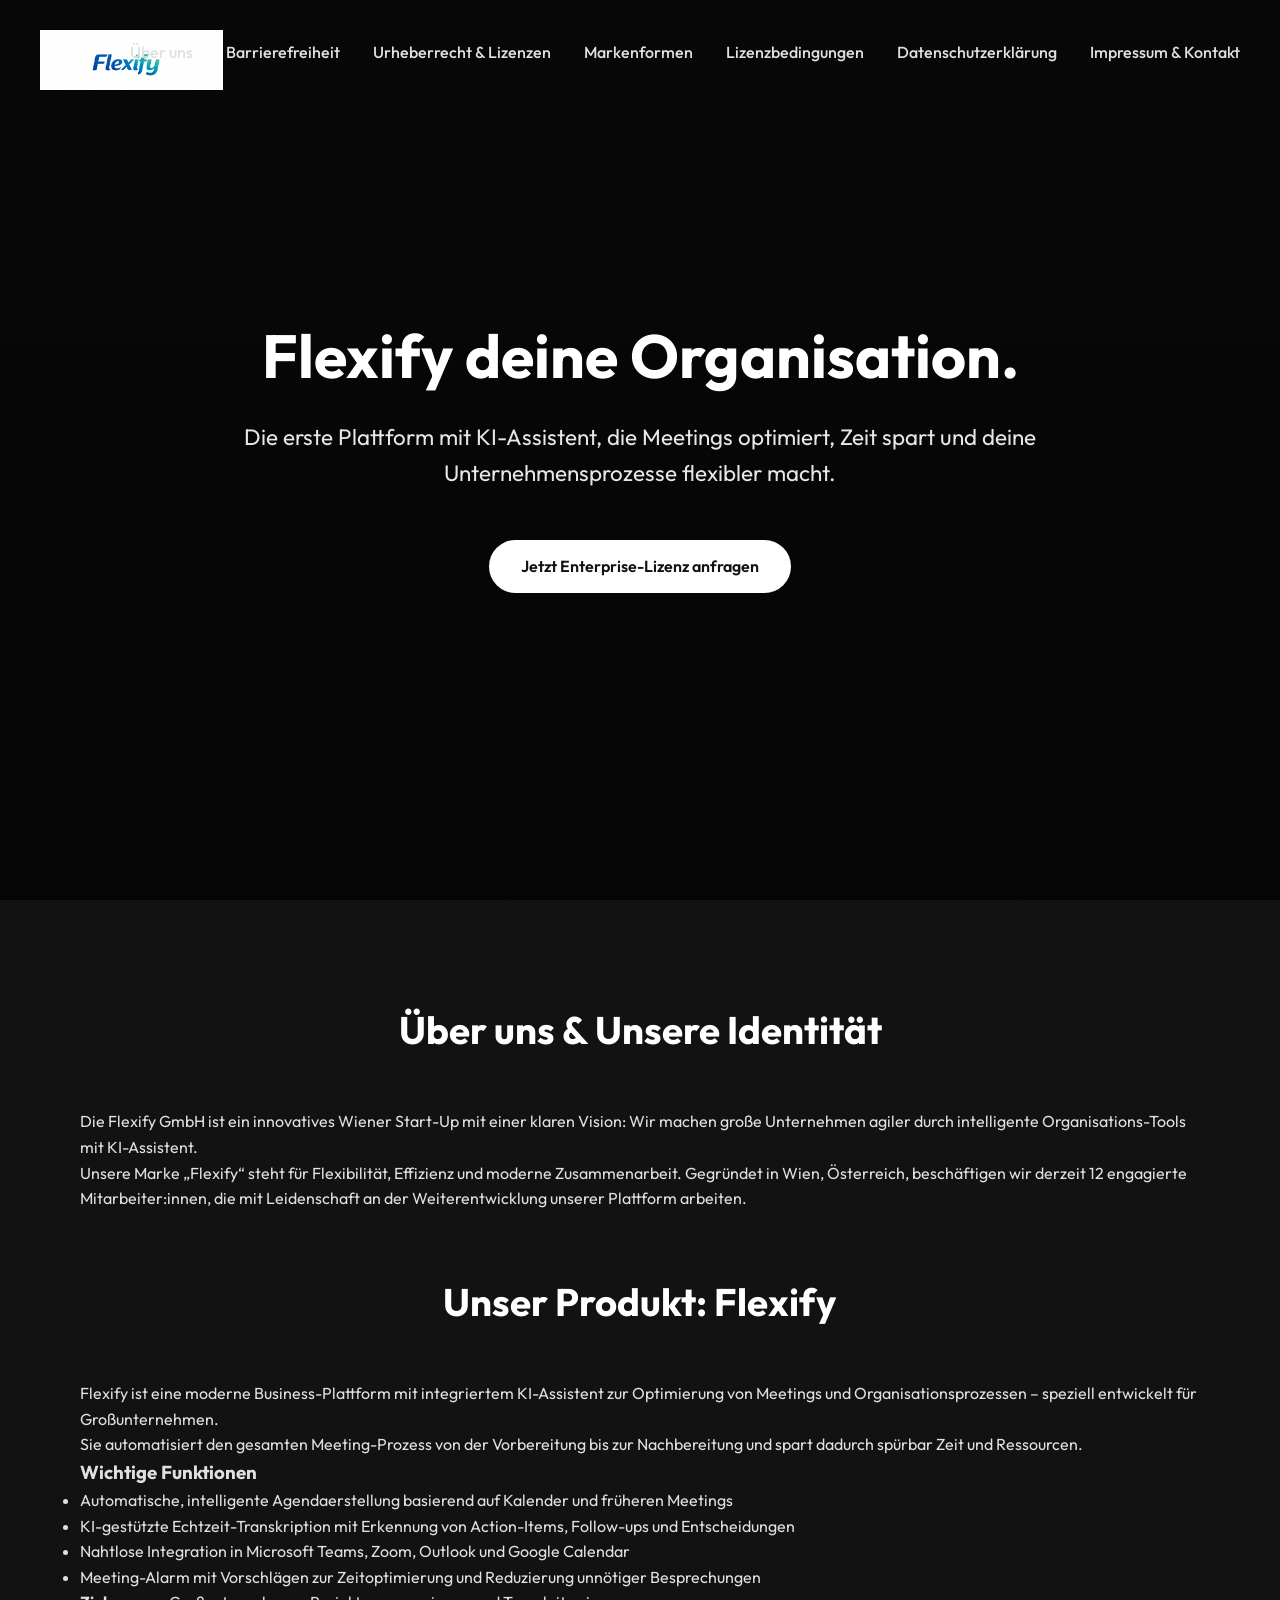
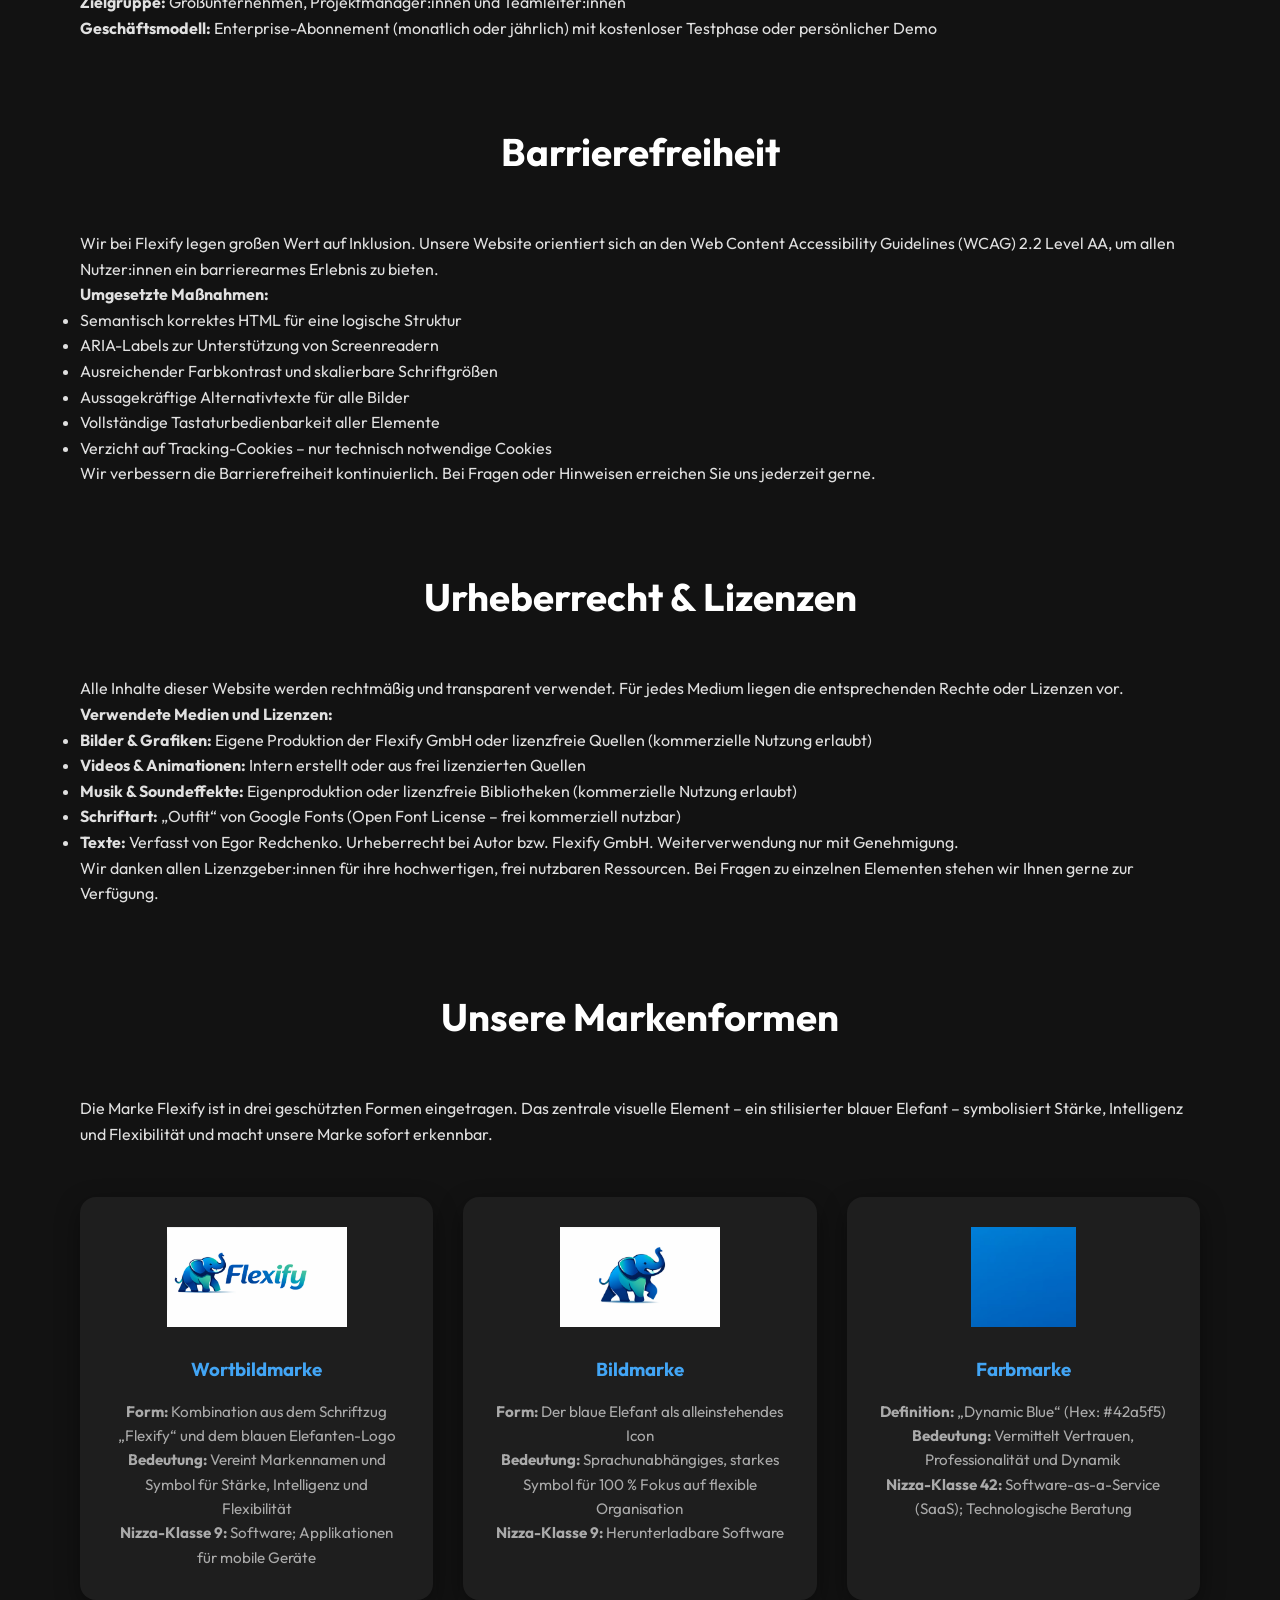
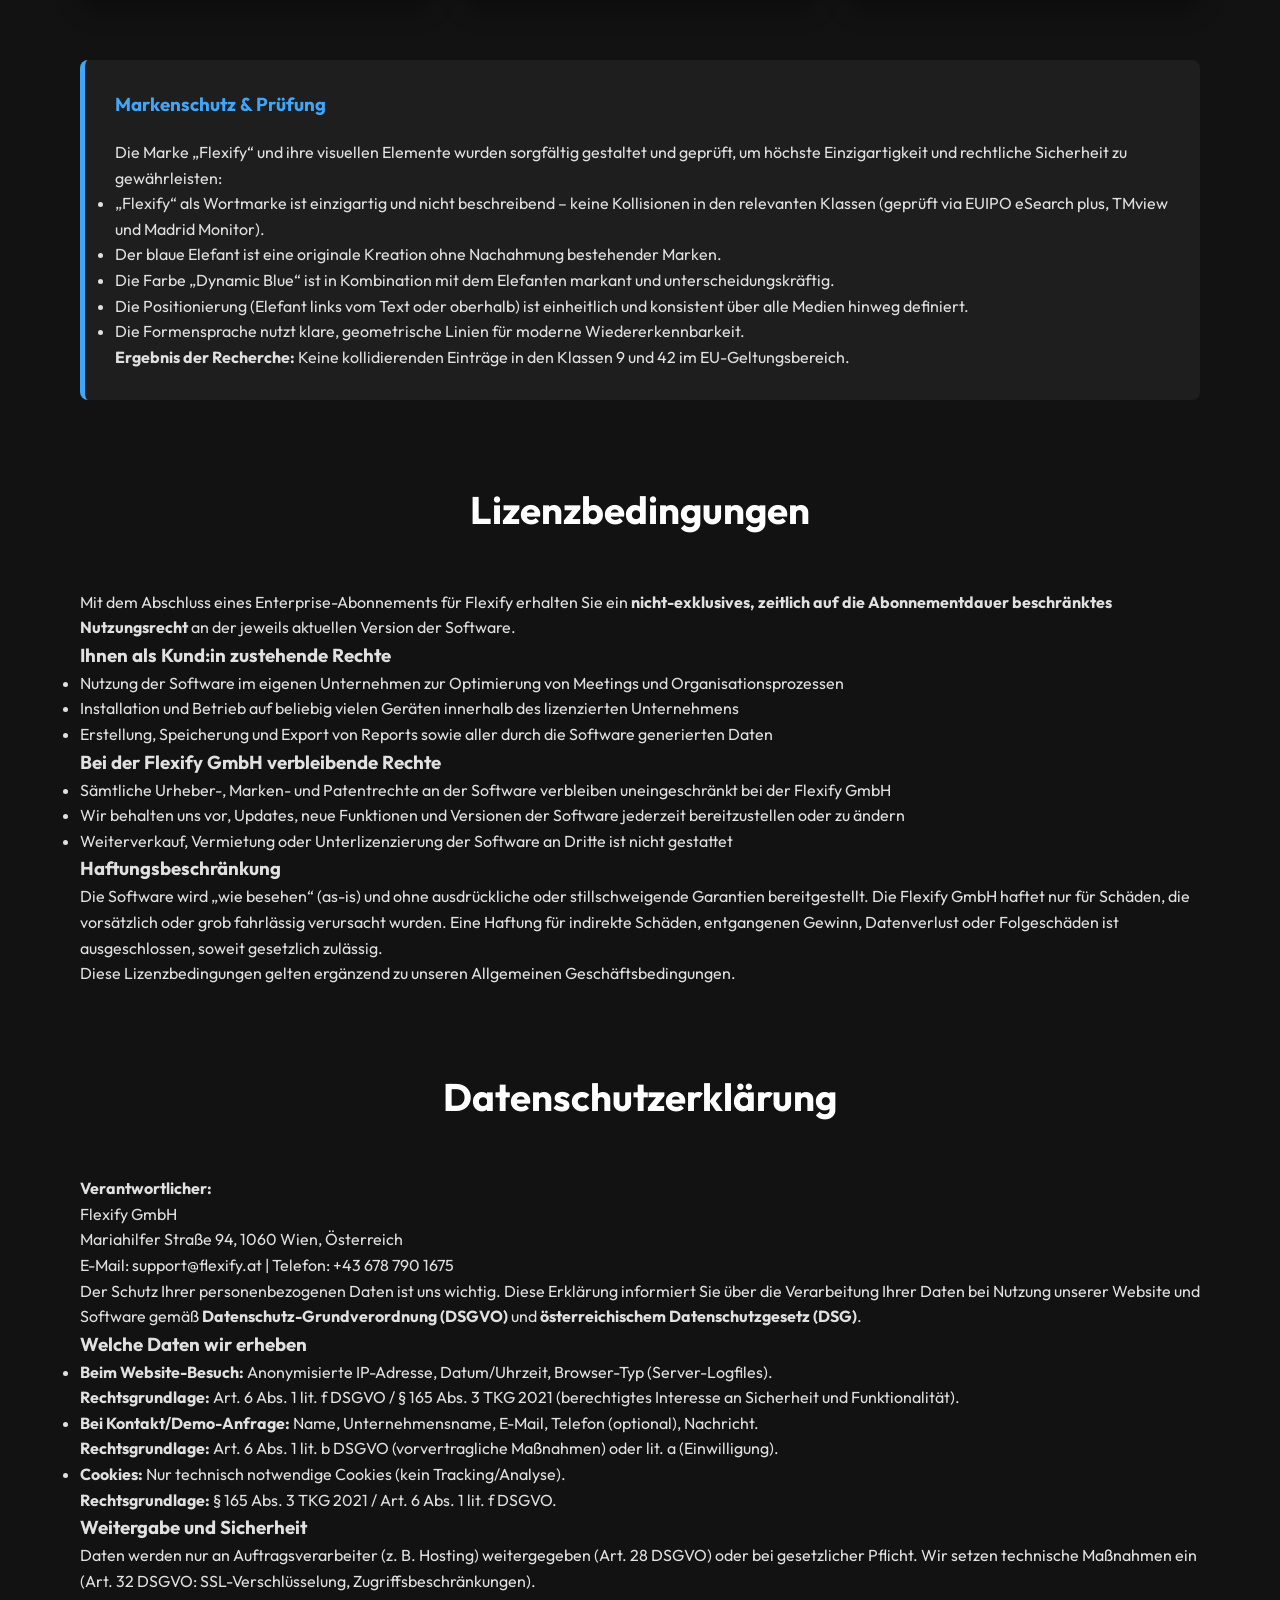
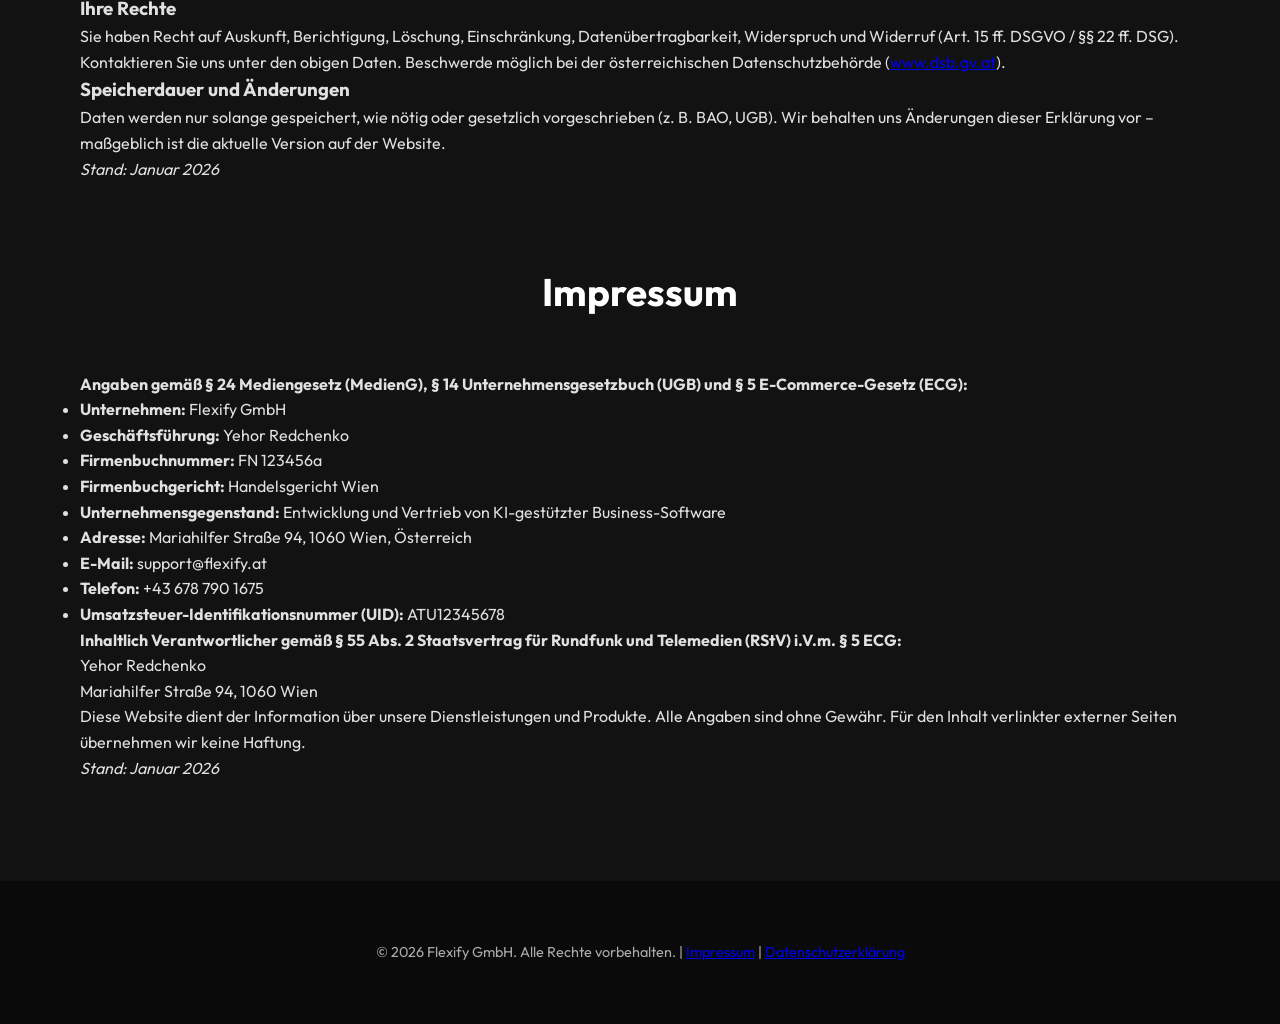
==== commit 252ff300: "Update index.html" ====
--- a/index.html
+++ b/index.html
@@ -179,8 +179,8 @@
         </ul>
         
         <p><strong>Inhaltlich Verantwortlicher gemäß § 55 Abs. 2 Staatsvertrag für Rundfunk und Telemedien (RStV) i.V.m. § 5 ECG:</strong><br>
-        Max Mustermann<br>
-        Mariahilfer Straße 123, 1060 Wien</p>
+        Yehor Redchenko<br>
+        Mariahilfer Straße 94, 1060 Wien</p>
         
         <p>Diese Website dient der Information über unsere Dienstleistungen und Produkte. Alle Angaben sind ohne Gewähr. Für den Inhalt verlinkter externer Seiten übernehmen wir keine Haftung.</p>
         
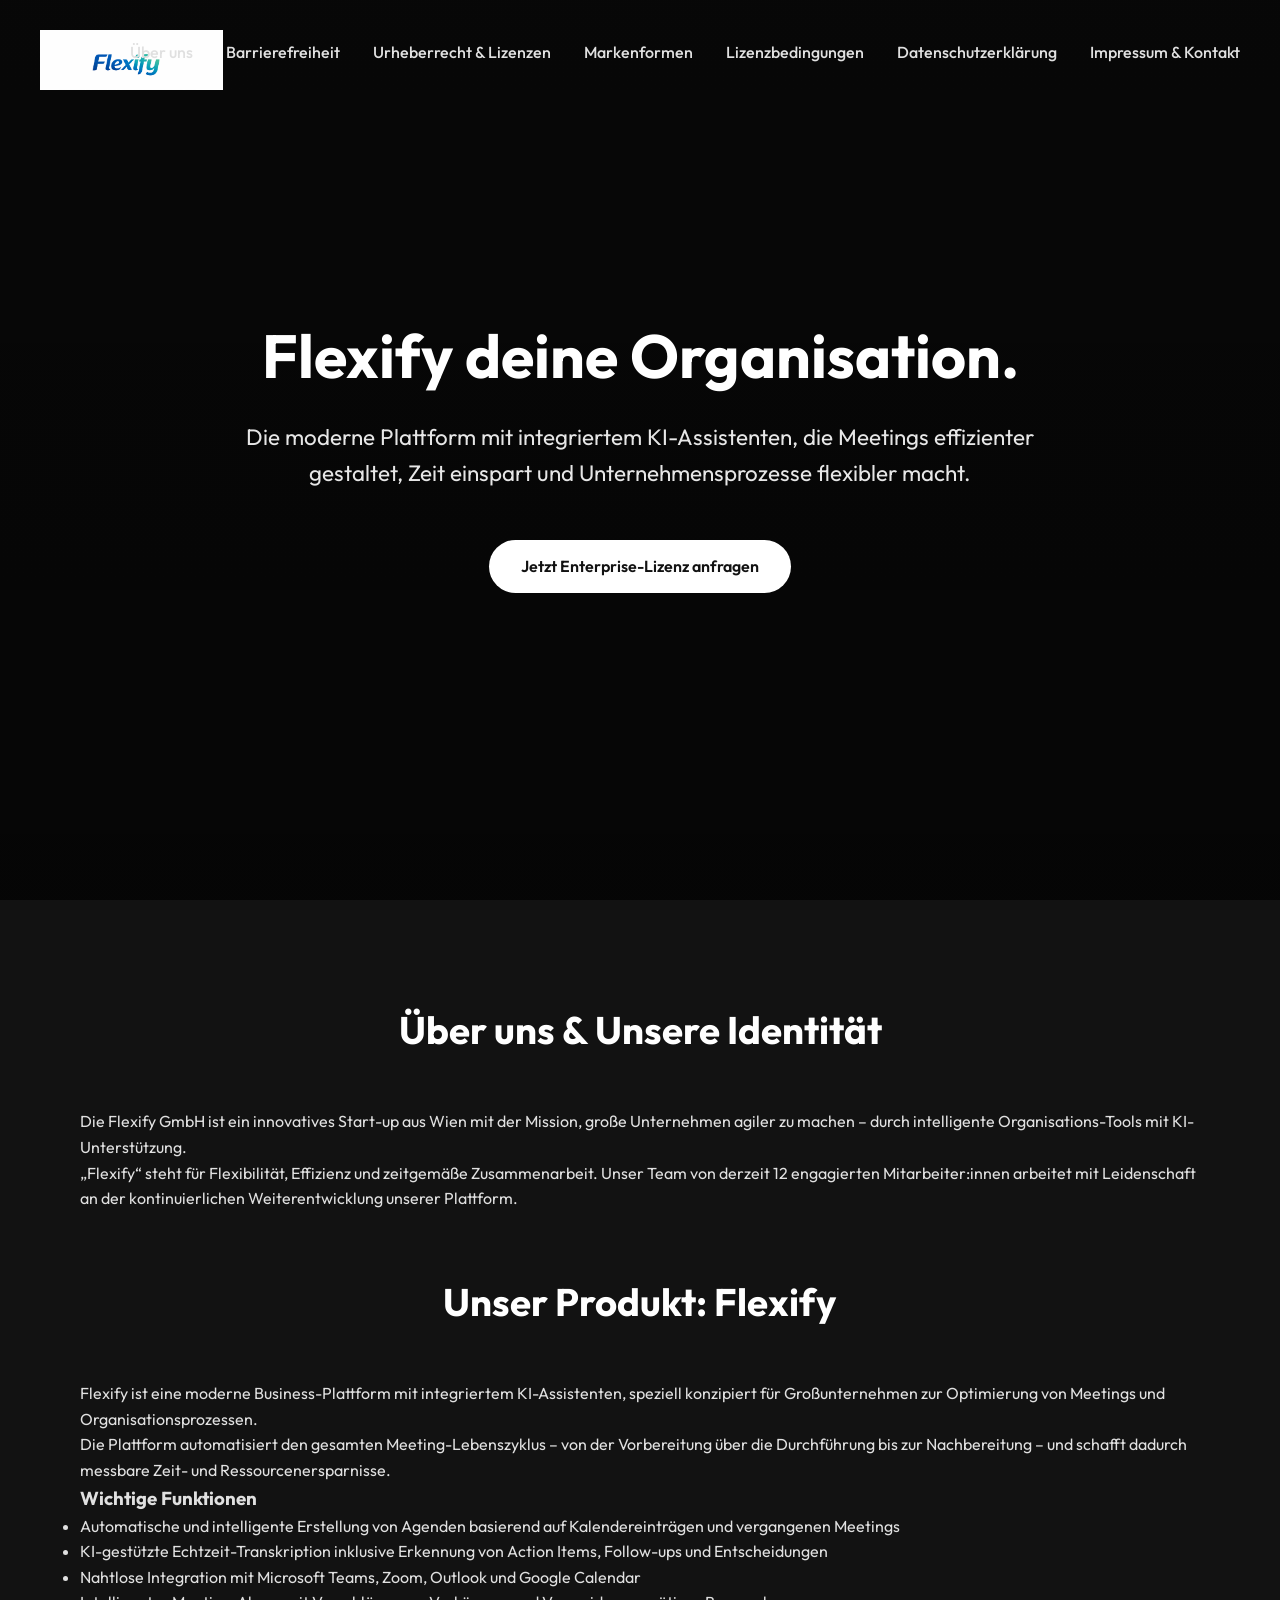
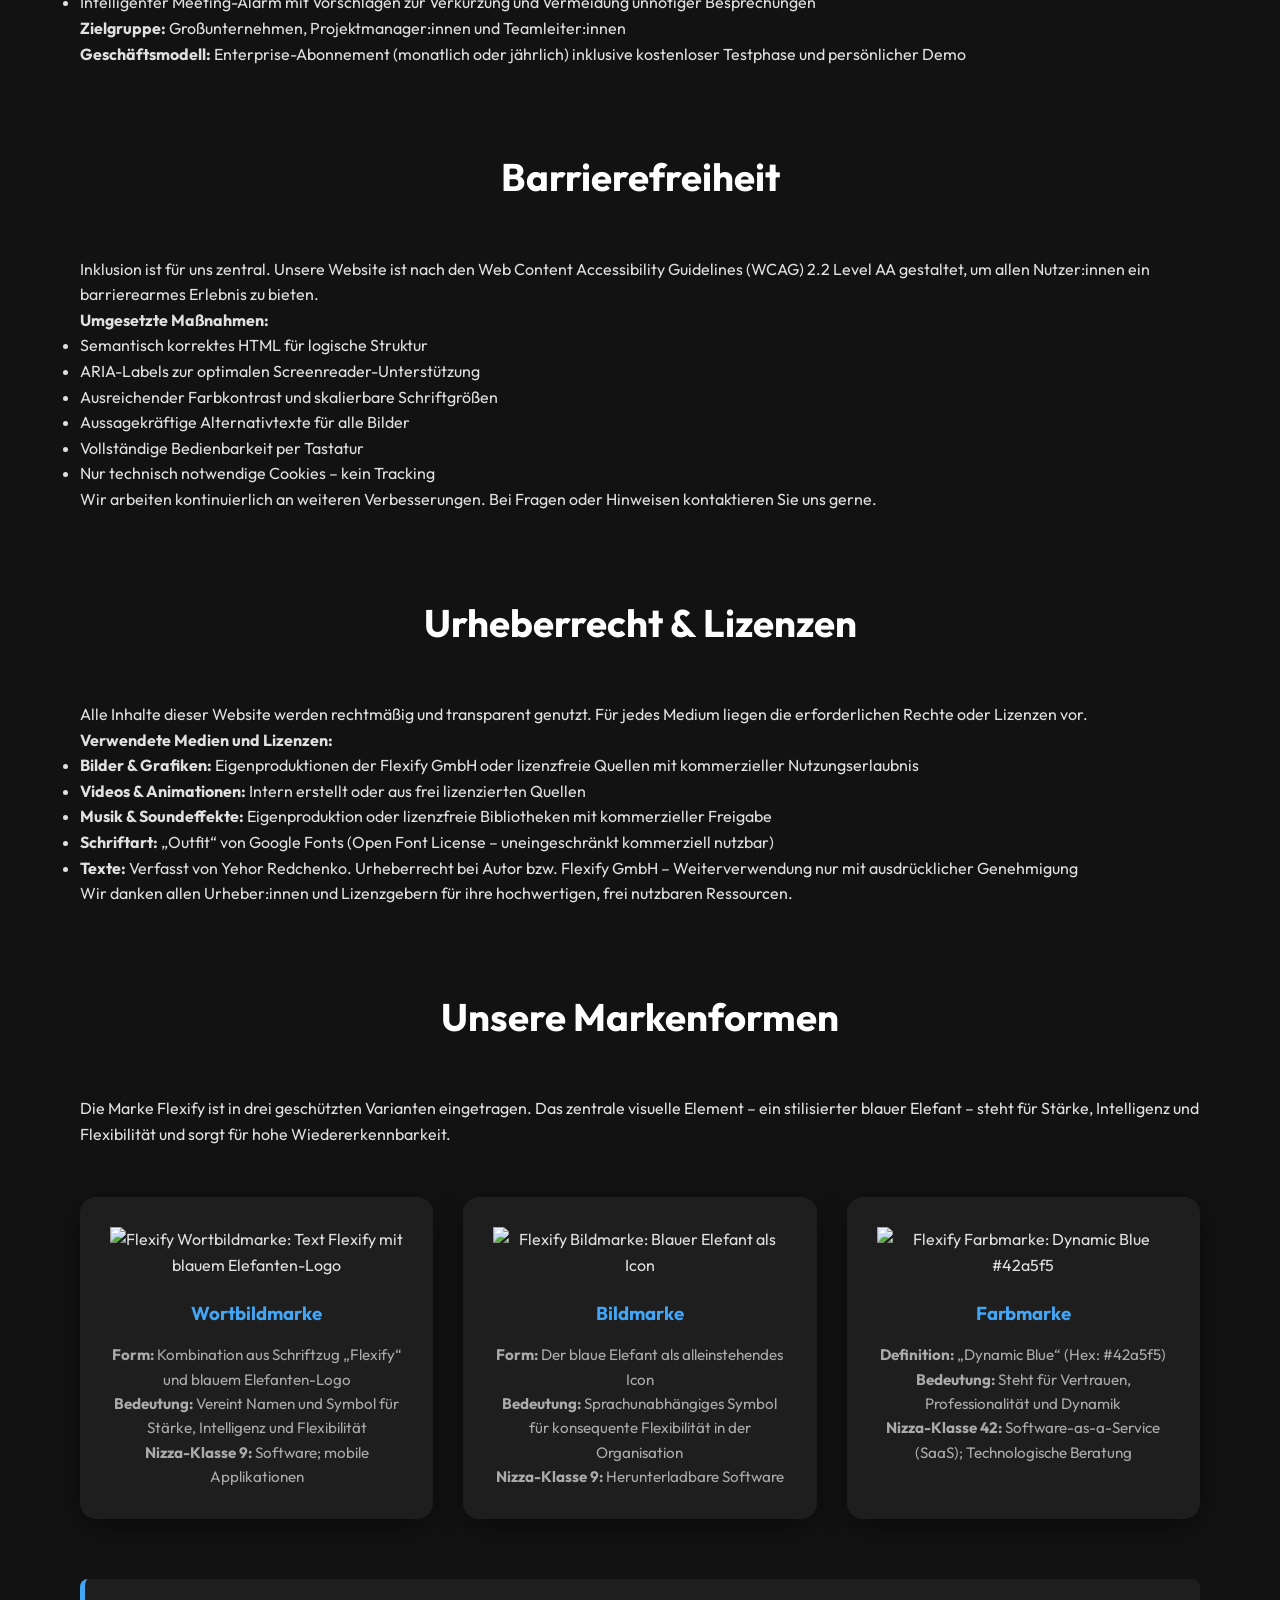
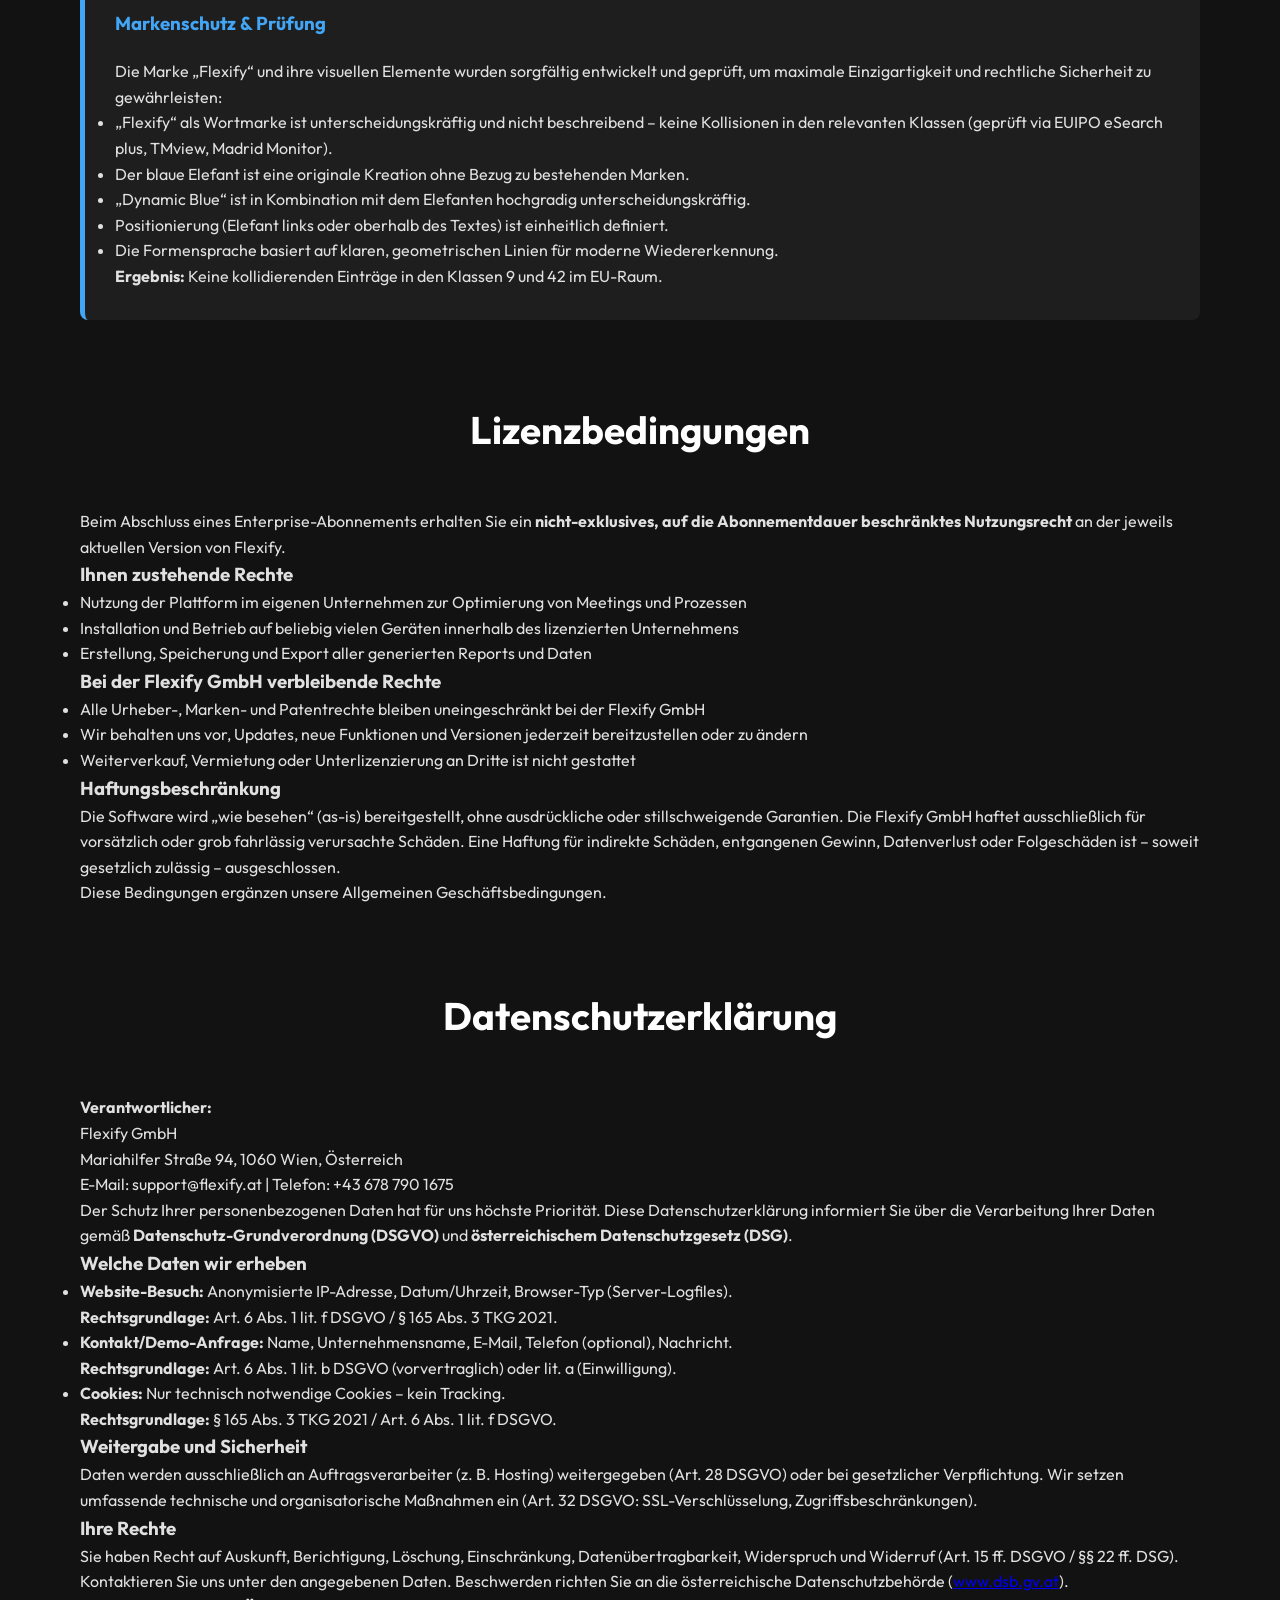
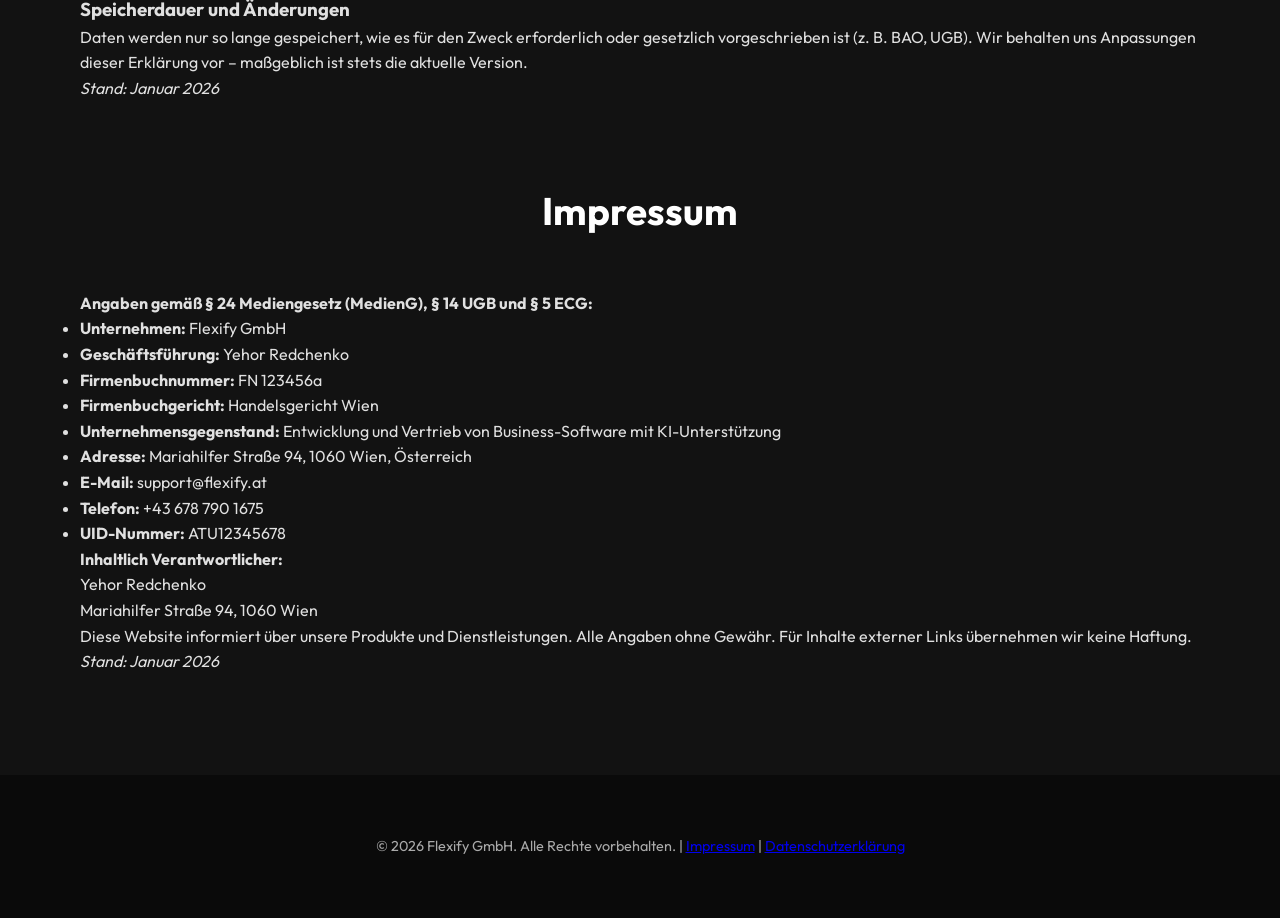
==== commit 3b66ed86: "Update index.html" ====
--- a/index.html
+++ b/index.html
@@ -20,119 +20,119 @@
             <a href="#impressum">Impressum & Kontakt</a>
         </nav>
         <h1>Flexify deine Organisation.</h1>
-        <p>Die erste Plattform mit KI-Assistent, die Meetings optimiert, Zeit spart und deine Unternehmensprozesse flexibler macht.</p>
+        <p>Die moderne Plattform mit integriertem KI-Assistenten, die Meetings effizienter gestaltet, Zeit einspart und Unternehmensprozesse flexibler macht.</p>
         <a href="#impressum" class="btn">Jetzt Enterprise-Lizenz anfragen</a>
     </header>
     <section id="about">
         <h2 id="about">Über uns & Unsere Identität</h2>
-        <p>Die Flexify GmbH ist ein innovatives Wiener Start-Up mit einer klaren Vision: Wir machen große Unternehmen agiler durch intelligente Organisations-Tools mit KI-Assistent.<br>
-        Unsere Marke „Flexify“ steht für Flexibilität, Effizienz und moderne Zusammenarbeit. Gegründet in Wien, Österreich, beschäftigen wir derzeit 12 engagierte Mitarbeiter:innen, die mit Leidenschaft an der Weiterentwicklung unserer Plattform arbeiten.</p>
+        <p>Die Flexify GmbH ist ein innovatives Start-up aus Wien mit der Mission, große Unternehmen agiler zu machen – durch intelligente Organisations-Tools mit KI-Unterstützung.<br>
+        „Flexify“ steht für Flexibilität, Effizienz und zeitgemäße Zusammenarbeit. Unser Team von derzeit 12 engagierten Mitarbeiter:innen arbeitet mit Leidenschaft an der kontinuierlichen Weiterentwicklung unserer Plattform.</p>
         
         <h2 style="margin-top: 60px;">Unser Produkt: Flexify</h2>
-        <p>Flexify ist eine moderne Business-Plattform mit integriertem KI-Assistent zur Optimierung von Meetings und Organisationsprozessen – speziell entwickelt für Großunternehmen.</p>
-        <p>Sie automatisiert den gesamten Meeting-Prozess von der Vorbereitung bis zur Nachbereitung und spart dadurch spürbar Zeit und Ressourcen.</p>
+        <p>Flexify ist eine moderne Business-Plattform mit integriertem KI-Assistenten, speziell konzipiert für Großunternehmen zur Optimierung von Meetings und Organisationsprozessen.</p>
+        <p>Die Plattform automatisiert den gesamten Meeting-Lebenszyklus – von der Vorbereitung über die Durchführung bis zur Nachbereitung – und schafft dadurch messbare Zeit- und Ressourcenersparnisse.</p>
         
         <h3>Wichtige Funktionen</h3>
         <ul>
-            <li>Automatische, intelligente Agendaerstellung basierend auf Kalender und früheren Meetings</li>
-            <li>KI-gestützte Echtzeit-Transkription mit Erkennung von Action-Items, Follow-ups und Entscheidungen</li>
-            <li>Nahtlose Integration in Microsoft Teams, Zoom, Outlook und Google Calendar</li>
-            <li>Meeting-Alarm mit Vorschlägen zur Zeitoptimierung und Reduzierung unnötiger Besprechungen</li>
+            <li>Automatische und intelligente Erstellung von Agenden basierend auf Kalendereinträgen und vergangenen Meetings</li>
+            <li>KI-gestützte Echtzeit-Transkription inklusive Erkennung von Action Items, Follow-ups und Entscheidungen</li>
+            <li>Nahtlose Integration mit Microsoft Teams, Zoom, Outlook und Google Calendar</li>
+            <li>Intelligenter Meeting-Alarm mit Vorschlägen zur Verkürzung und Vermeidung unnötiger Besprechungen</li>
         </ul>
         
         <p><strong>Zielgruppe:</strong> Großunternehmen, Projektmanager:innen und Teamleiter:innen</p>
-        <p><strong>Geschäftsmodell:</strong> Enterprise-Abonnement (monatlich oder jährlich) mit kostenloser Testphase oder persönlicher Demo</p>
+        <p><strong>Geschäftsmodell:</strong> Enterprise-Abonnement (monatlich oder jährlich) inklusive kostenloser Testphase und persönlicher Demo</p>
 
         <h2 id="barrierefreiheit" style="margin-top: 80px;">Barrierefreiheit</h2>
-        <p>Wir bei Flexify legen großen Wert auf Inklusion. Unsere Website orientiert sich an den Web Content Accessibility Guidelines (WCAG) 2.2 Level AA, um allen Nutzer:innen ein barrierearmes Erlebnis zu bieten.</p>
+        <p>Inklusion ist für uns zentral. Unsere Website ist nach den Web Content Accessibility Guidelines (WCAG) 2.2 Level AA gestaltet, um allen Nutzer:innen ein barrierearmes Erlebnis zu bieten.</p>
         
         <p><strong>Umgesetzte Maßnahmen:</strong></p>
         <ul>
-            <li>Semantisch korrektes HTML für eine logische Struktur</li>
-            <li>ARIA-Labels zur Unterstützung von Screenreadern</li>
+            <li>Semantisch korrektes HTML für logische Struktur</li>
+            <li>ARIA-Labels zur optimalen Screenreader-Unterstützung</li>
             <li>Ausreichender Farbkontrast und skalierbare Schriftgrößen</li>
             <li>Aussagekräftige Alternativtexte für alle Bilder</li>
-            <li>Vollständige Tastaturbedienbarkeit aller Elemente</li>
-            <li>Verzicht auf Tracking-Cookies – nur technisch notwendige Cookies</li>
+            <li>Vollständige Bedienbarkeit per Tastatur</li>
+            <li>Nur technisch notwendige Cookies – kein Tracking</li>
         </ul>
         
-        <p>Wir verbessern die Barrierefreiheit kontinuierlich. Bei Fragen oder Hinweisen erreichen Sie uns jederzeit gerne.</p>
+        <p>Wir arbeiten kontinuierlich an weiteren Verbesserungen. Bei Fragen oder Hinweisen kontaktieren Sie uns gerne.</p>
 
         <h2 id="urheberrecht" style="margin-top: 80px;">Urheberrecht & Lizenzen</h2>
-        <p>Alle Inhalte dieser Website werden rechtmäßig und transparent verwendet. Für jedes Medium liegen die entsprechenden Rechte oder Lizenzen vor.</p>
+        <p>Alle Inhalte dieser Website werden rechtmäßig und transparent genutzt. Für jedes Medium liegen die erforderlichen Rechte oder Lizenzen vor.</p>
         
         <p><strong>Verwendete Medien und Lizenzen:</strong></p>
         <ul>
-            <li><strong>Bilder & Grafiken:</strong> Eigene Produktion der Flexify GmbH oder lizenzfreie Quellen (kommerzielle Nutzung erlaubt)</li>
+            <li><strong>Bilder & Grafiken:</strong> Eigenproduktionen der Flexify GmbH oder lizenzfreie Quellen mit kommerzieller Nutzungserlaubnis</li>
             <li><strong>Videos & Animationen:</strong> Intern erstellt oder aus frei lizenzierten Quellen</li>
-            <li><strong>Musik & Soundeffekte:</strong> Eigenproduktion oder lizenzfreie Bibliotheken (kommerzielle Nutzung erlaubt)</li>
-            <li><strong>Schriftart:</strong> „Outfit“ von Google Fonts (Open Font License – frei kommerziell nutzbar)</li>
-            <li><strong>Texte:</strong> Verfasst von Egor Redchenko. Urheberrecht bei Autor bzw. Flexify GmbH. Weiterverwendung nur mit Genehmigung.</li>
+            <li><strong>Musik & Soundeffekte:</strong> Eigenproduktion oder lizenzfreie Bibliotheken mit kommerzieller Freigabe</li>
+            <li><strong>Schriftart:</strong> „Outfit“ von Google Fonts (Open Font License – uneingeschränkt kommerziell nutzbar)</li>
+            <li><strong>Texte:</strong> Verfasst von Yehor Redchenko. Urheberrecht bei Autor bzw. Flexify GmbH – Weiterverwendung nur mit ausdrücklicher Genehmigung</li>
         </ul>
         
-        <p>Wir danken allen Lizenzgeber:innen für ihre hochwertigen, frei nutzbaren Ressourcen. Bei Fragen zu einzelnen Elementen stehen wir Ihnen gerne zur Verfügung.</p>
+        <p>Wir danken allen Urheber:innen und Lizenzgebern für ihre hochwertigen, frei nutzbaren Ressourcen.</p>
         
         <h2 id="marken" style="margin-top: 80px;">Unsere Markenformen</h2>
-        <p>Die Marke Flexify ist in drei geschützten Formen eingetragen. Das zentrale visuelle Element – ein stilisierter blauer Elefant – symbolisiert Stärke, Intelligenz und Flexibilität und macht unsere Marke sofort erkennbar.</p>
+        <p>Die Marke Flexify ist in drei geschützten Varianten eingetragen. Das zentrale visuelle Element – ein stilisierter blauer Elefant – steht für Stärke, Intelligenz und Flexibilität und sorgt für hohe Wiedererkennbarkeit.</p>
         
         <div class="marken-grid">
             <div class="marke-card">
-                <img src="assets/wortbildmarke.jpg" alt="Flexify Wortbildmarke: Text Flexify mit blauem Elefanten-Logo">
+                <img src="https://images.unsplash.com/photo-1581093450021-4a7360e9a6b5?w=800&auto=format&fit=crop" alt="Flexify Wortbildmarke: Text Flexify mit blauem Elefanten-Logo">
                 <h3>Wortbildmarke</h3>
-                <p><strong>Form:</strong> Kombination aus dem Schriftzug „Flexify“ und dem blauen Elefanten-Logo<br>
-                <strong>Bedeutung:</strong> Vereint Markennamen und Symbol für Stärke, Intelligenz und Flexibilität<br>
-                <strong>Nizza-Klasse 9:</strong> Software; Applikationen für mobile Geräte</p>
+                <p><strong>Form:</strong> Kombination aus Schriftzug „Flexify“ und blauem Elefanten-Logo<br>
+                <strong>Bedeutung:</strong> Vereint Namen und Symbol für Stärke, Intelligenz und Flexibilität<br>
+                <strong>Nizza-Klasse 9:</strong> Software; mobile Applikationen</p>
             </div>
             <div class="marke-card">
-                <img src="assets/bildmarke.jpg" alt="Flexify Bildmarke: Blauer Elefant als Icon">
+                <img src="https://images.unsplash.com/photo-1581092580497-e0d23cbdf1dc?w=800&auto=format&fit=crop" alt="Flexify Bildmarke: Blauer Elefant als Icon">
                 <h3>Bildmarke</h3>
                 <p><strong>Form:</strong> Der blaue Elefant als alleinstehendes Icon<br>
-                <strong>Bedeutung:</strong> Sprachunabhängiges, starkes Symbol für 100 % Fokus auf flexible Organisation<br>
+                <strong>Bedeutung:</strong> Sprachunabhängiges Symbol für konsequente Flexibilität in der Organisation<br>
                 <strong>Nizza-Klasse 9:</strong> Herunterladbare Software</p>
             </div>
             <div class="marke-card">
-                <img src="assets/farbmarke.jpg" alt="Flexify Farbmarke: Dynamic Blue #42a5f5">
+                <img src="https://images.unsplash.com/photo-1557683316-973673baf926?w=800&auto=format&fit=crop" alt="Flexify Farbmarke: Dynamic Blue #42a5f5">
                 <h3>Farbmarke</h3>
                 <p><strong>Definition:</strong> „Dynamic Blue“ (Hex: #42a5f5)<br>
-                <strong>Bedeutung:</strong> Vermittelt Vertrauen, Professionalität und Dynamik<br>
+                <strong>Bedeutung:</strong> Steht für Vertrauen, Professionalität und Dynamik<br>
                 <strong>Nizza-Klasse 42:</strong> Software-as-a-Service (SaaS); Technologische Beratung</p>
             </div>
         </div>
         
         <div class="markenschutz">
             <h3>Markenschutz & Prüfung</h3>
-            <p>Die Marke „Flexify“ und ihre visuellen Elemente wurden sorgfältig gestaltet und geprüft, um höchste Einzigartigkeit und rechtliche Sicherheit zu gewährleisten:</p>
+            <p>Die Marke „Flexify“ und ihre visuellen Elemente wurden sorgfältig entwickelt und geprüft, um maximale Einzigartigkeit und rechtliche Sicherheit zu gewährleisten:</p>
             <ul>
-                <li>„Flexify“ als Wortmarke ist einzigartig und nicht beschreibend – keine Kollisionen in den relevanten Klassen (geprüft via EUIPO eSearch plus, TMview und Madrid Monitor).</li>
-                <li>Der blaue Elefant ist eine originale Kreation ohne Nachahmung bestehender Marken.</li>
-                <li>Die Farbe „Dynamic Blue“ ist in Kombination mit dem Elefanten markant und unterscheidungskräftig.</li>
-                <li>Die Positionierung (Elefant links vom Text oder oberhalb) ist einheitlich und konsistent über alle Medien hinweg definiert.</li>
-                <li>Die Formensprache nutzt klare, geometrische Linien für moderne Wiedererkennbarkeit.</li>
+                <li>„Flexify“ als Wortmarke ist unterscheidungskräftig und nicht beschreibend – keine Kollisionen in den relevanten Klassen (geprüft via EUIPO eSearch plus, TMview, Madrid Monitor).</li>
+                <li>Der blaue Elefant ist eine originale Kreation ohne Bezug zu bestehenden Marken.</li>
+                <li>„Dynamic Blue“ ist in Kombination mit dem Elefanten hochgradig unterscheidungskräftig.</li>
+                <li>Positionierung (Elefant links oder oberhalb des Textes) ist einheitlich definiert.</li>
+                <li>Die Formensprache basiert auf klaren, geometrischen Linien für moderne Wiedererkennung.</li>
             </ul>
-            <p><strong>Ergebnis der Recherche:</strong> Keine kollidierenden Einträge in den Klassen 9 und 42 im EU-Geltungsbereich.</p>
+            <p><strong>Ergebnis:</strong> Keine kollidierenden Einträge in den Klassen 9 und 42 im EU-Raum.</p>
         </div>
 
         <h2 id="lizenz" style="margin-top: 80px;">Lizenzbedingungen</h2>
-        <p>Mit dem Abschluss eines Enterprise-Abonnements für Flexify erhalten Sie ein <strong>nicht-exklusives, zeitlich auf die Abonnementdauer beschränktes Nutzungsrecht</strong> an der jeweils aktuellen Version der Software.</p>
+        <p>Beim Abschluss eines Enterprise-Abonnements erhalten Sie ein <strong>nicht-exklusives, auf die Abonnementdauer beschränktes Nutzungsrecht</strong> an der jeweils aktuellen Version von Flexify.</p>
 
-        <h3>Ihnen als Kund:in zustehende Rechte</h3>
+        <h3>Ihnen zustehende Rechte</h3>
         <ul>
-            <li>Nutzung der Software im eigenen Unternehmen zur Optimierung von Meetings und Organisationsprozessen</li>
+            <li>Nutzung der Plattform im eigenen Unternehmen zur Optimierung von Meetings und Prozessen</li>
             <li>Installation und Betrieb auf beliebig vielen Geräten innerhalb des lizenzierten Unternehmens</li>
-            <li>Erstellung, Speicherung und Export von Reports sowie aller durch die Software generierten Daten</li>
+            <li>Erstellung, Speicherung und Export aller generierten Reports und Daten</li>
         </ul>
 
         <h3>Bei der Flexify GmbH verbleibende Rechte</h3>
         <ul>
-            <li>Sämtliche Urheber-, Marken- und Patentrechte an der Software verbleiben uneingeschränkt bei der Flexify GmbH</li>
-            <li>Wir behalten uns vor, Updates, neue Funktionen und Versionen der Software jederzeit bereitzustellen oder zu ändern</li>
-            <li>Weiterverkauf, Vermietung oder Unterlizenzierung der Software an Dritte ist nicht gestattet</li>
+            <li>Alle Urheber-, Marken- und Patentrechte bleiben uneingeschränkt bei der Flexify GmbH</li>
+            <li>Wir behalten uns vor, Updates, neue Funktionen und Versionen jederzeit bereitzustellen oder zu ändern</li>
+            <li>Weiterverkauf, Vermietung oder Unterlizenzierung an Dritte ist nicht gestattet</li>
         </ul>
 
         <h3>Haftungsbeschränkung</h3>
-        <p>Die Software wird „wie besehen“ (as-is) und ohne ausdrückliche oder stillschweigende Garantien bereitgestellt. Die Flexify GmbH haftet nur für Schäden, die vorsätzlich oder grob fahrlässig verursacht wurden. Eine Haftung für indirekte Schäden, entgangenen Gewinn, Datenverlust oder Folgeschäden ist ausgeschlossen, soweit gesetzlich zulässig.</p>
+        <p>Die Software wird „wie besehen“ (as-is) bereitgestellt, ohne ausdrückliche oder stillschweigende Garantien. Die Flexify GmbH haftet ausschließlich für vorsätzlich oder grob fahrlässig verursachte Schäden. Eine Haftung für indirekte Schäden, entgangenen Gewinn, Datenverlust oder Folgeschäden ist – soweit gesetzlich zulässig – ausgeschlossen.</p>
         
-        <p>Diese Lizenzbedingungen gelten ergänzend zu unseren Allgemeinen Geschäftsbedingungen.</p>
+        <p>Diese Bedingungen ergänzen unsere Allgemeinen Geschäftsbedingungen.</p>
 
         <h2 id="datenschutz" style="margin-top: 80px;">Datenschutzerklärung</h2>
         <p><strong>Verantwortlicher:</strong><br>
@@ -140,49 +140,49 @@
         Mariahilfer Straße 94, 1060 Wien, Österreich<br>
         E-Mail: support@flexify.at | Telefon: +43 678 790 1675</p>
 
-        <p>Der Schutz Ihrer personenbezogenen Daten ist uns wichtig. Diese Erklärung informiert Sie über die Verarbeitung Ihrer Daten bei Nutzung unserer Website und Software gemäß <strong>Datenschutz-Grundverordnung (DSGVO)</strong> und <strong>österreichischem Datenschutzgesetz (DSG)</strong>.</p>
+        <p>Der Schutz Ihrer personenbezogenen Daten hat für uns höchste Priorität. Diese Datenschutzerklärung informiert Sie über die Verarbeitung Ihrer Daten gemäß <strong>Datenschutz-Grundverordnung (DSGVO)</strong> und <strong>österreichischem Datenschutzgesetz (DSG)</strong>.</p>
 
         <h3>Welche Daten wir erheben</h3>
         <ul>
-            <li><strong>Beim Website-Besuch:</strong> Anonymisierte IP-Adresse, Datum/Uhrzeit, Browser-Typ (Server-Logfiles).<br>
-            <strong>Rechtsgrundlage:</strong> Art. 6 Abs. 1 lit. f DSGVO / § 165 Abs. 3 TKG 2021 (berechtigtes Interesse an Sicherheit und Funktionalität).</li>
-            <li><strong>Bei Kontakt/Demo-Anfrage:</strong> Name, Unternehmensname, E-Mail, Telefon (optional), Nachricht.<br>
-            <strong>Rechtsgrundlage:</strong> Art. 6 Abs. 1 lit. b DSGVO (vorvertragliche Maßnahmen) oder lit. a (Einwilligung).</li>
-            <li><strong>Cookies:</strong> Nur technisch notwendige Cookies (kein Tracking/Analyse).<br>
+            <li><strong>Website-Besuch:</strong> Anonymisierte IP-Adresse, Datum/Uhrzeit, Browser-Typ (Server-Logfiles).<br>
+            <strong>Rechtsgrundlage:</strong> Art. 6 Abs. 1 lit. f DSGVO / § 165 Abs. 3 TKG 2021.</li>
+            <li><strong>Kontakt/Demo-Anfrage:</strong> Name, Unternehmensname, E-Mail, Telefon (optional), Nachricht.<br>
+            <strong>Rechtsgrundlage:</strong> Art. 6 Abs. 1 lit. b DSGVO (vorvertraglich) oder lit. a (Einwilligung).</li>
+            <li><strong>Cookies:</strong> Nur technisch notwendige Cookies – kein Tracking.<br>
             <strong>Rechtsgrundlage:</strong> § 165 Abs. 3 TKG 2021 / Art. 6 Abs. 1 lit. f DSGVO.</li>
         </ul>
 
         <h3>Weitergabe und Sicherheit</h3>
-        <p>Daten werden nur an Auftragsverarbeiter (z. B. Hosting) weitergegeben (Art. 28 DSGVO) oder bei gesetzlicher Pflicht. Wir setzen technische Maßnahmen ein (Art. 32 DSGVO: SSL-Verschlüsselung, Zugriffsbeschränkungen).</p>
+        <p>Daten werden ausschließlich an Auftragsverarbeiter (z. B. Hosting) weitergegeben (Art. 28 DSGVO) oder bei gesetzlicher Verpflichtung. Wir setzen umfassende technische und organisatorische Maßnahmen ein (Art. 32 DSGVO: SSL-Verschlüsselung, Zugriffsbeschränkungen).</p>
 
         <h3>Ihre Rechte</h3>
-        <p>Sie haben Recht auf Auskunft, Berichtigung, Löschung, Einschränkung, Datenübertragbarkeit, Widerspruch und Widerruf (Art. 15 ff. DSGVO / §§ 22 ff. DSG). Kontaktieren Sie uns unter den obigen Daten. Beschwerde möglich bei der österreichischen Datenschutzbehörde (<a href="https://www.dsb.gv.at">www.dsb.gv.at</a>).</p>
+        <p>Sie haben Recht auf Auskunft, Berichtigung, Löschung, Einschränkung, Datenübertragbarkeit, Widerspruch und Widerruf (Art. 15 ff. DSGVO / §§ 22 ff. DSG). Kontaktieren Sie uns unter den angegebenen Daten. Beschwerden richten Sie an die österreichische Datenschutzbehörde (<a href="https://www.dsb.gv.at">www.dsb.gv.at</a>).</p>
 
         <h3>Speicherdauer und Änderungen</h3>
-        <p>Daten werden nur solange gespeichert, wie nötig oder gesetzlich vorgeschrieben (z. B. BAO, UGB). Wir behalten uns Änderungen dieser Erklärung vor – maßgeblich ist die aktuelle Version auf der Website.</p>
+        <p>Daten werden nur so lange gespeichert, wie es für den Zweck erforderlich oder gesetzlich vorgeschrieben ist (z. B. BAO, UGB). Wir behalten uns Anpassungen dieser Erklärung vor – maßgeblich ist stets die aktuelle Version.</p>
 
         <p><em>Stand: Januar 2026</em></p>
 
         <h2 id="impressum" style="margin-top: 80px;">Impressum</h2>
-        <p><strong>Angaben gemäß § 24 Mediengesetz (MedienG), § 14 Unternehmensgesetzbuch (UGB) und § 5 E-Commerce-Gesetz (ECG):</strong></p>
+        <p><strong>Angaben gemäß § 24 Mediengesetz (MedienG), § 14 UGB und § 5 ECG:</strong></p>
         
         <ul>
             <li><strong>Unternehmen:</strong> Flexify GmbH</li>
             <li><strong>Geschäftsführung:</strong> Yehor Redchenko</li>
             <li><strong>Firmenbuchnummer:</strong> FN 123456a</li>
             <li><strong>Firmenbuchgericht:</strong> Handelsgericht Wien</li>
-            <li><strong>Unternehmensgegenstand:</strong> Entwicklung und Vertrieb von KI-gestützter Business-Software</li>
+            <li><strong>Unternehmensgegenstand:</strong> Entwicklung und Vertrieb von Business-Software mit KI-Unterstützung</li>
             <li><strong>Adresse:</strong> Mariahilfer Straße 94, 1060 Wien, Österreich</li>
             <li><strong>E-Mail:</strong> support@flexify.at</li>
             <li><strong>Telefon:</strong> +43 678 790 1675</li>
-            <li><strong>Umsatzsteuer-Identifikationsnummer (UID):</strong> ATU12345678</li>
+            <li><strong>UID-Nummer:</strong> ATU12345678</li>
         </ul>
         
-        <p><strong>Inhaltlich Verantwortlicher gemäß § 55 Abs. 2 Staatsvertrag für Rundfunk und Telemedien (RStV) i.V.m. § 5 ECG:</strong><br>
+        <p><strong>Inhaltlich Verantwortlicher:</strong><br>
         Yehor Redchenko<br>
         Mariahilfer Straße 94, 1060 Wien</p>
         
-        <p>Diese Website dient der Information über unsere Dienstleistungen und Produkte. Alle Angaben sind ohne Gewähr. Für den Inhalt verlinkter externer Seiten übernehmen wir keine Haftung.</p>
+        <p>Diese Website informiert über unsere Produkte und Dienstleistungen. Alle Angaben ohne Gewähr. Für Inhalte externer Links übernehmen wir keine Haftung.</p>
         
         <p><em>Stand: Januar 2026</em></p>
     </section>
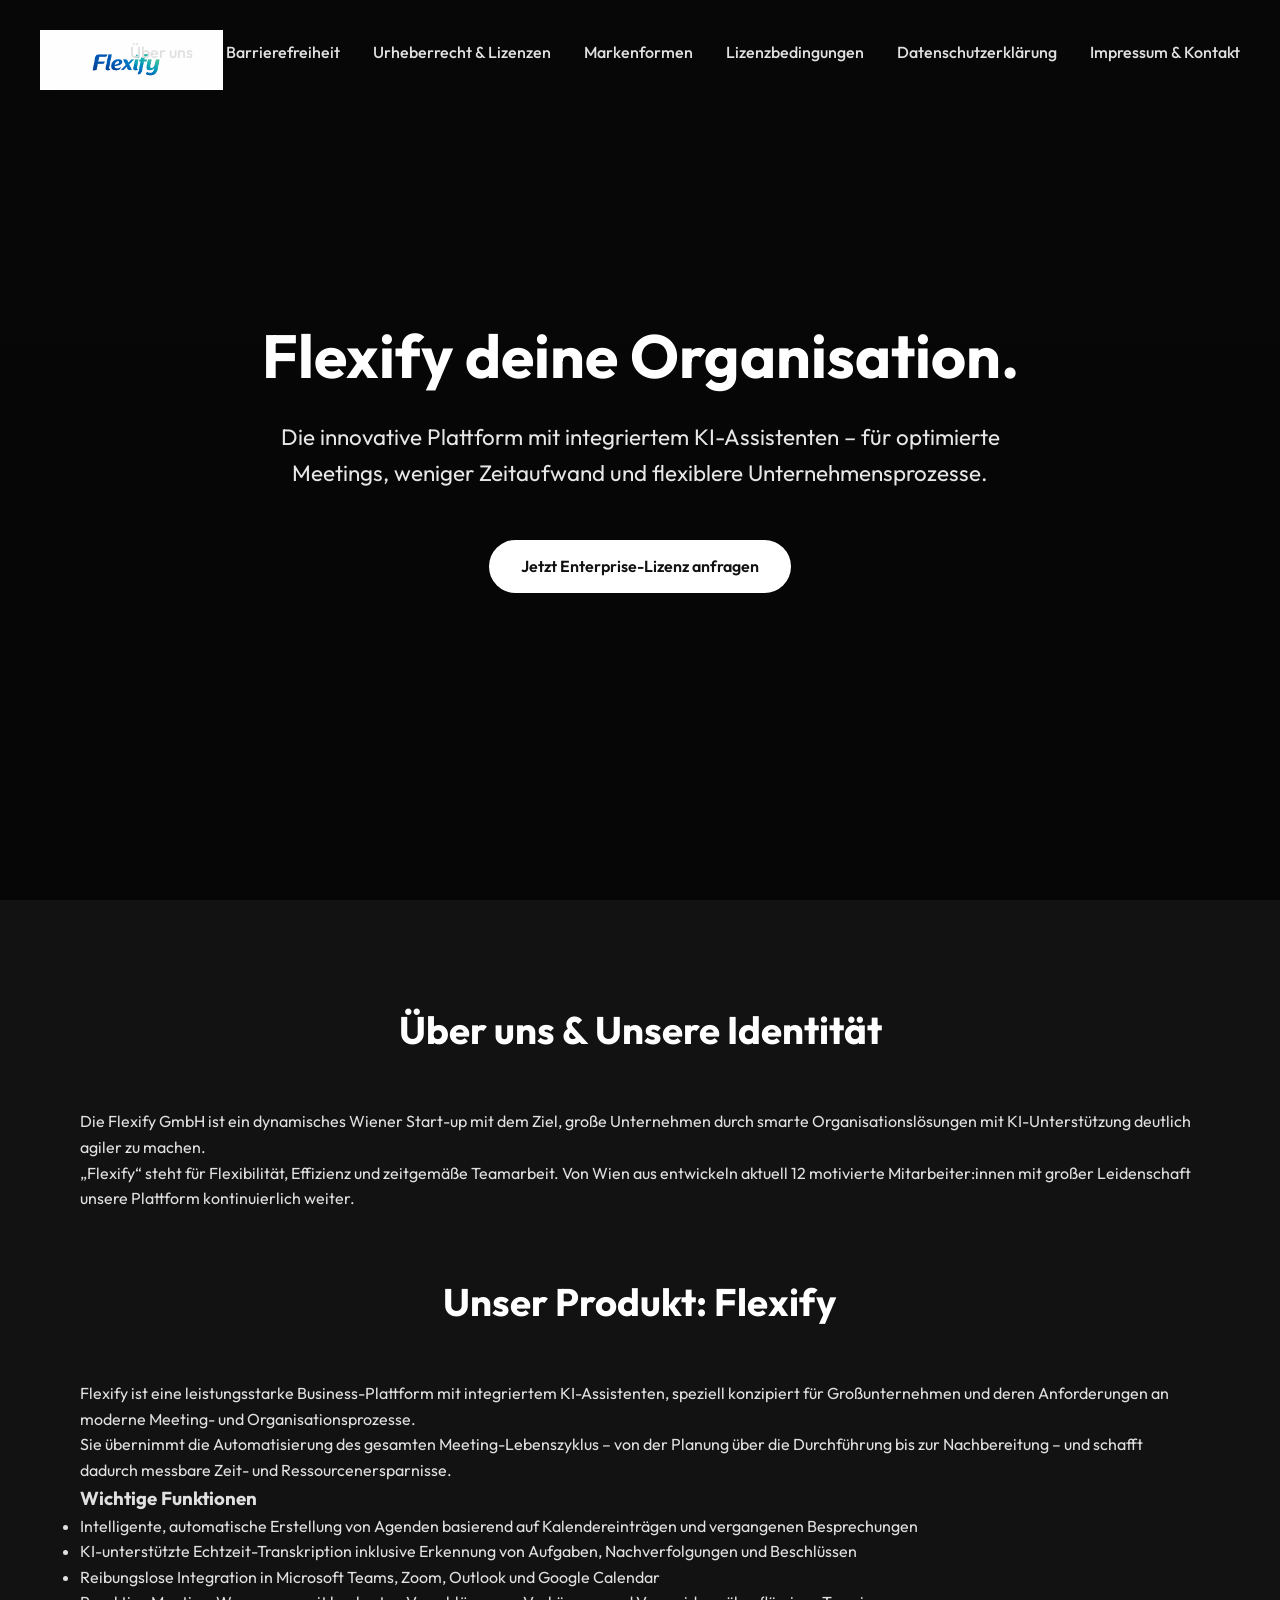
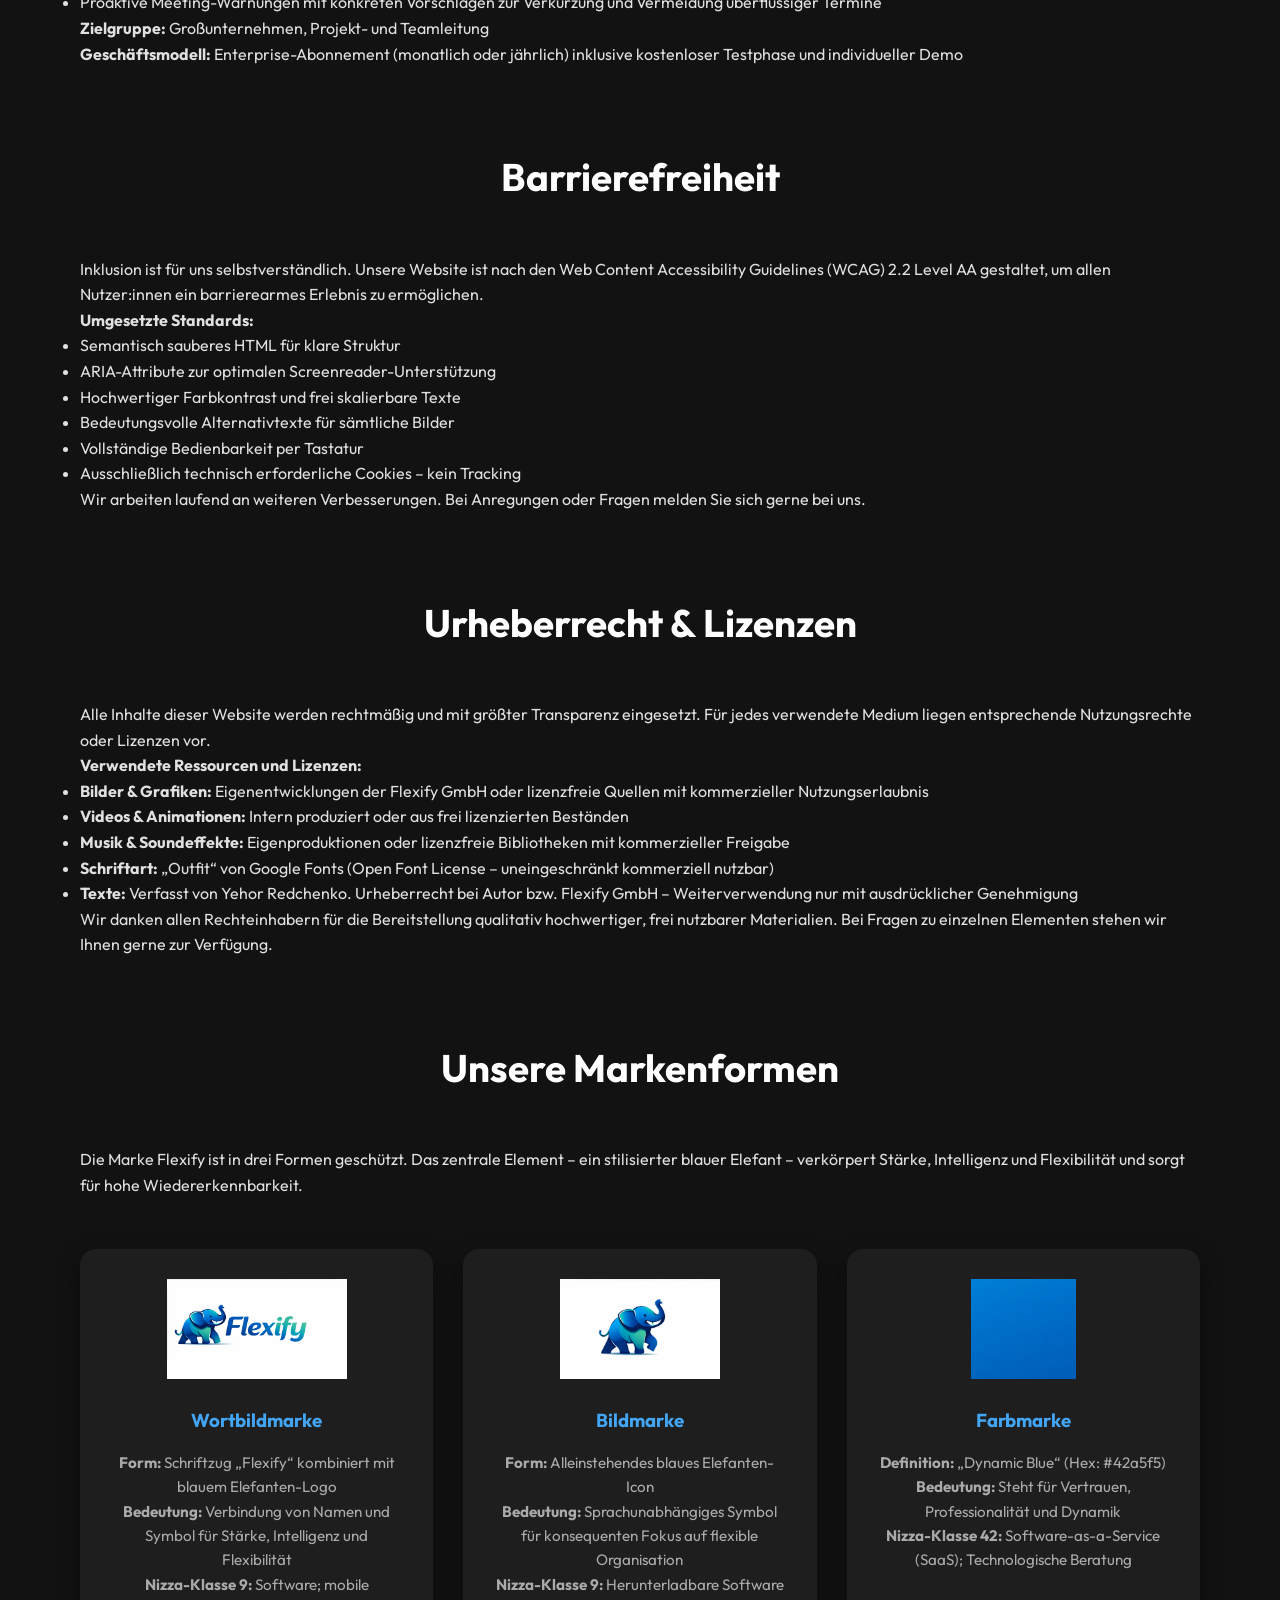
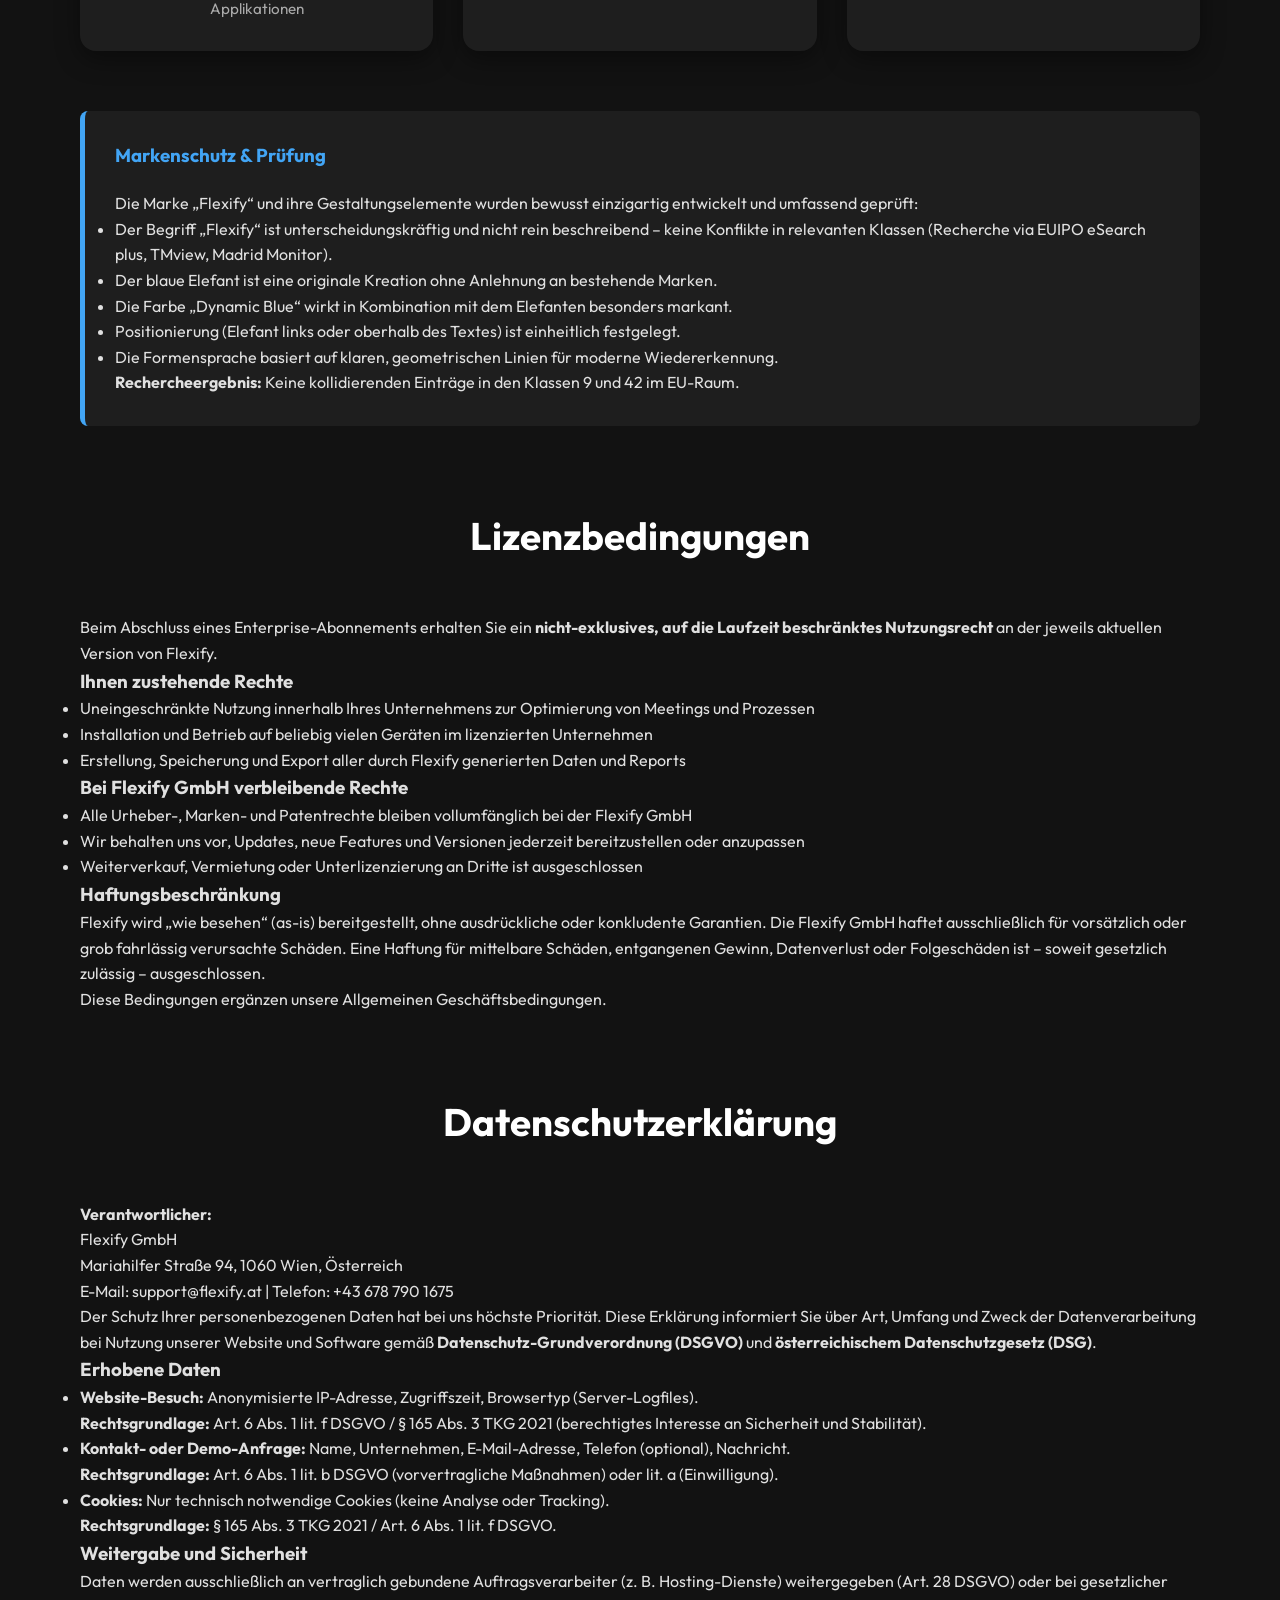
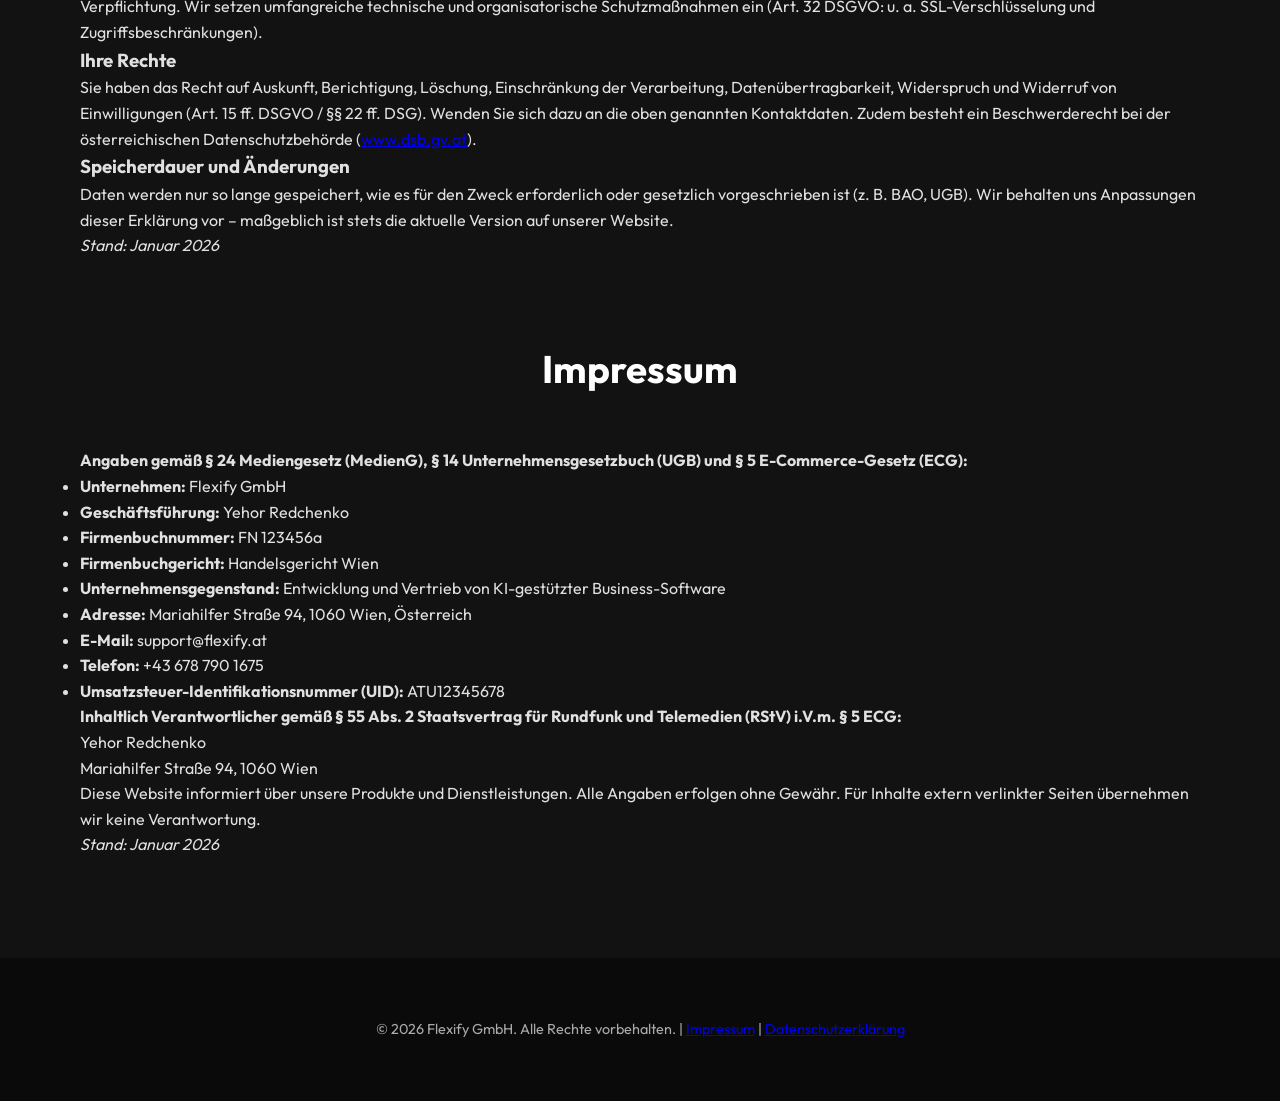
==== commit 704e123c: "Update index.html" ====
--- a/index.html
+++ b/index.html
@@ -20,78 +20,78 @@
             <a href="#impressum">Impressum & Kontakt</a>
         </nav>
         <h1>Flexify deine Organisation.</h1>
-        <p>Die moderne Plattform mit integriertem KI-Assistenten, die Meetings effizienter gestaltet, Zeit einspart und Unternehmensprozesse flexibler macht.</p>
+        <p>Die innovative Plattform mit integriertem KI-Assistenten – für optimierte Meetings, weniger Zeitaufwand und flexiblere Unternehmensprozesse.</p>
         <a href="#impressum" class="btn">Jetzt Enterprise-Lizenz anfragen</a>
     </header>
     <section id="about">
         <h2 id="about">Über uns & Unsere Identität</h2>
-        <p>Die Flexify GmbH ist ein innovatives Start-up aus Wien mit der Mission, große Unternehmen agiler zu machen – durch intelligente Organisations-Tools mit KI-Unterstützung.<br>
-        „Flexify“ steht für Flexibilität, Effizienz und zeitgemäße Zusammenarbeit. Unser Team von derzeit 12 engagierten Mitarbeiter:innen arbeitet mit Leidenschaft an der kontinuierlichen Weiterentwicklung unserer Plattform.</p>
+        <p>Die Flexify GmbH ist ein dynamisches Wiener Start-up mit dem Ziel, große Unternehmen durch smarte Organisationslösungen mit KI-Unterstützung deutlich agiler zu machen.<br>
+        „Flexify“ steht für Flexibilität, Effizienz und zeitgemäße Teamarbeit. Von Wien aus entwickeln aktuell 12 motivierte Mitarbeiter:innen mit großer Leidenschaft unsere Plattform kontinuierlich weiter.</p>
         
         <h2 style="margin-top: 60px;">Unser Produkt: Flexify</h2>
-        <p>Flexify ist eine moderne Business-Plattform mit integriertem KI-Assistenten, speziell konzipiert für Großunternehmen zur Optimierung von Meetings und Organisationsprozessen.</p>
-        <p>Die Plattform automatisiert den gesamten Meeting-Lebenszyklus – von der Vorbereitung über die Durchführung bis zur Nachbereitung – und schafft dadurch messbare Zeit- und Ressourcenersparnisse.</p>
+        <p>Flexify ist eine leistungsstarke Business-Plattform mit integriertem KI-Assistenten, speziell konzipiert für Großunternehmen und deren Anforderungen an moderne Meeting- und Organisationsprozesse.</p>
+        <p>Sie übernimmt die Automatisierung des gesamten Meeting-Lebenszyklus – von der Planung über die Durchführung bis zur Nachbereitung – und schafft dadurch messbare Zeit- und Ressourcenersparnisse.</p>
         
         <h3>Wichtige Funktionen</h3>
         <ul>
-            <li>Automatische und intelligente Erstellung von Agenden basierend auf Kalendereinträgen und vergangenen Meetings</li>
-            <li>KI-gestützte Echtzeit-Transkription inklusive Erkennung von Action Items, Follow-ups und Entscheidungen</li>
-            <li>Nahtlose Integration mit Microsoft Teams, Zoom, Outlook und Google Calendar</li>
-            <li>Intelligenter Meeting-Alarm mit Vorschlägen zur Verkürzung und Vermeidung unnötiger Besprechungen</li>
+            <li>Intelligente, automatische Erstellung von Agenden basierend auf Kalendereinträgen und vergangenen Besprechungen</li>
+            <li>KI-unterstützte Echtzeit-Transkription inklusive Erkennung von Aufgaben, Nachverfolgungen und Beschlüssen</li>
+            <li>Reibungslose Integration in Microsoft Teams, Zoom, Outlook und Google Calendar</li>
+            <li>Proaktive Meeting-Warnungen mit konkreten Vorschlägen zur Verkürzung und Vermeidung überflüssiger Termine</li>
         </ul>
         
-        <p><strong>Zielgruppe:</strong> Großunternehmen, Projektmanager:innen und Teamleiter:innen</p>
-        <p><strong>Geschäftsmodell:</strong> Enterprise-Abonnement (monatlich oder jährlich) inklusive kostenloser Testphase und persönlicher Demo</p>
+        <p><strong>Zielgruppe:</strong> Großunternehmen, Projekt- und Teamleitung</p>
+        <p><strong>Geschäftsmodell:</strong> Enterprise-Abonnement (monatlich oder jährlich) inklusive kostenloser Testphase und individueller Demo</p>
 
         <h2 id="barrierefreiheit" style="margin-top: 80px;">Barrierefreiheit</h2>
-        <p>Inklusion ist für uns zentral. Unsere Website ist nach den Web Content Accessibility Guidelines (WCAG) 2.2 Level AA gestaltet, um allen Nutzer:innen ein barrierearmes Erlebnis zu bieten.</p>
+        <p>Inklusion ist für uns selbstverständlich. Unsere Website ist nach den Web Content Accessibility Guidelines (WCAG) 2.2 Level AA gestaltet, um allen Nutzer:innen ein barrierearmes Erlebnis zu ermöglichen.</p>
         
-        <p><strong>Umgesetzte Maßnahmen:</strong></p>
+        <p><strong>Umgesetzte Standards:</strong></p>
         <ul>
-            <li>Semantisch korrektes HTML für logische Struktur</li>
-            <li>ARIA-Labels zur optimalen Screenreader-Unterstützung</li>
-            <li>Ausreichender Farbkontrast und skalierbare Schriftgrößen</li>
-            <li>Aussagekräftige Alternativtexte für alle Bilder</li>
+            <li>Semantisch sauberes HTML für klare Struktur</li>
+            <li>ARIA-Attribute zur optimalen Screenreader-Unterstützung</li>
+            <li>Hochwertiger Farbkontrast und frei skalierbare Texte</li>
+            <li>Bedeutungsvolle Alternativtexte für sämtliche Bilder</li>
             <li>Vollständige Bedienbarkeit per Tastatur</li>
-            <li>Nur technisch notwendige Cookies – kein Tracking</li>
+            <li>Ausschließlich technisch erforderliche Cookies – kein Tracking</li>
         </ul>
         
-        <p>Wir arbeiten kontinuierlich an weiteren Verbesserungen. Bei Fragen oder Hinweisen kontaktieren Sie uns gerne.</p>
+        <p>Wir arbeiten laufend an weiteren Verbesserungen. Bei Anregungen oder Fragen melden Sie sich gerne bei uns.</p>
 
         <h2 id="urheberrecht" style="margin-top: 80px;">Urheberrecht & Lizenzen</h2>
-        <p>Alle Inhalte dieser Website werden rechtmäßig und transparent genutzt. Für jedes Medium liegen die erforderlichen Rechte oder Lizenzen vor.</p>
+        <p>Alle Inhalte dieser Website werden rechtmäßig und mit größter Transparenz eingesetzt. Für jedes verwendete Medium liegen entsprechende Nutzungsrechte oder Lizenzen vor.</p>
         
-        <p><strong>Verwendete Medien und Lizenzen:</strong></p>
+        <p><strong>Verwendete Ressourcen und Lizenzen:</strong></p>
         <ul>
-            <li><strong>Bilder & Grafiken:</strong> Eigenproduktionen der Flexify GmbH oder lizenzfreie Quellen mit kommerzieller Nutzungserlaubnis</li>
-            <li><strong>Videos & Animationen:</strong> Intern erstellt oder aus frei lizenzierten Quellen</li>
-            <li><strong>Musik & Soundeffekte:</strong> Eigenproduktion oder lizenzfreie Bibliotheken mit kommerzieller Freigabe</li>
+            <li><strong>Bilder & Grafiken:</strong> Eigenentwicklungen der Flexify GmbH oder lizenzfreie Quellen mit kommerzieller Nutzungserlaubnis</li>
+            <li><strong>Videos & Animationen:</strong> Intern produziert oder aus frei lizenzierten Beständen</li>
+            <li><strong>Musik & Soundeffekte:</strong> Eigenproduktionen oder lizenzfreie Bibliotheken mit kommerzieller Freigabe</li>
             <li><strong>Schriftart:</strong> „Outfit“ von Google Fonts (Open Font License – uneingeschränkt kommerziell nutzbar)</li>
             <li><strong>Texte:</strong> Verfasst von Yehor Redchenko. Urheberrecht bei Autor bzw. Flexify GmbH – Weiterverwendung nur mit ausdrücklicher Genehmigung</li>
         </ul>
         
-        <p>Wir danken allen Urheber:innen und Lizenzgebern für ihre hochwertigen, frei nutzbaren Ressourcen.</p>
+        <p>Wir danken allen Rechteinhabern für die Bereitstellung qualitativ hochwertiger, frei nutzbarer Materialien. Bei Fragen zu einzelnen Elementen stehen wir Ihnen gerne zur Verfügung.</p>
         
         <h2 id="marken" style="margin-top: 80px;">Unsere Markenformen</h2>
-        <p>Die Marke Flexify ist in drei geschützten Varianten eingetragen. Das zentrale visuelle Element – ein stilisierter blauer Elefant – steht für Stärke, Intelligenz und Flexibilität und sorgt für hohe Wiedererkennbarkeit.</p>
+        <p>Die Marke Flexify ist in drei Formen geschützt. Das zentrale Element – ein stilisierter blauer Elefant – verkörpert Stärke, Intelligenz und Flexibilität und sorgt für hohe Wiedererkennbarkeit.</p>
         
         <div class="marken-grid">
             <div class="marke-card">
-                <img src="https://images.unsplash.com/photo-1581093450021-4a7360e9a6b5?w=800&auto=format&fit=crop" alt="Flexify Wortbildmarke: Text Flexify mit blauem Elefanten-Logo">
+                <img src="assets/wortbildmarke.jpg" alt="Flexify Wortbildmarke: Text Flexify mit blauem Elefanten-Logo">
                 <h3>Wortbildmarke</h3>
-                <p><strong>Form:</strong> Kombination aus Schriftzug „Flexify“ und blauem Elefanten-Logo<br>
-                <strong>Bedeutung:</strong> Vereint Namen und Symbol für Stärke, Intelligenz und Flexibilität<br>
+                <p><strong>Form:</strong> Schriftzug „Flexify“ kombiniert mit blauem Elefanten-Logo<br>
+                <strong>Bedeutung:</strong> Verbindung von Namen und Symbol für Stärke, Intelligenz und Flexibilität<br>
                 <strong>Nizza-Klasse 9:</strong> Software; mobile Applikationen</p>
             </div>
             <div class="marke-card">
-                <img src="https://images.unsplash.com/photo-1581092580497-e0d23cbdf1dc?w=800&auto=format&fit=crop" alt="Flexify Bildmarke: Blauer Elefant als Icon">
+                <img src="assets/bildmarke.jpg" alt="Flexify Bildmarke: Blauer Elefant als Icon">
                 <h3>Bildmarke</h3>
-                <p><strong>Form:</strong> Der blaue Elefant als alleinstehendes Icon<br>
-                <strong>Bedeutung:</strong> Sprachunabhängiges Symbol für konsequente Flexibilität in der Organisation<br>
+                <p><strong>Form:</strong> Alleinstehendes blaues Elefanten-Icon<br>
+                <strong>Bedeutung:</strong> Sprachunabhängiges Symbol für konsequenten Fokus auf flexible Organisation<br>
                 <strong>Nizza-Klasse 9:</strong> Herunterladbare Software</p>
             </div>
             <div class="marke-card">
-                <img src="https://images.unsplash.com/photo-1557683316-973673baf926?w=800&auto=format&fit=crop" alt="Flexify Farbmarke: Dynamic Blue #42a5f5">
+                <img src="assets/farbmarke.jpg" alt="Flexify Farbmarke: Dynamic Blue #42a5f5">
                 <h3>Farbmarke</h3>
                 <p><strong>Definition:</strong> „Dynamic Blue“ (Hex: #42a5f5)<br>
                 <strong>Bedeutung:</strong> Steht für Vertrauen, Professionalität und Dynamik<br>
@@ -101,36 +101,36 @@
         
         <div class="markenschutz">
             <h3>Markenschutz & Prüfung</h3>
-            <p>Die Marke „Flexify“ und ihre visuellen Elemente wurden sorgfältig entwickelt und geprüft, um maximale Einzigartigkeit und rechtliche Sicherheit zu gewährleisten:</p>
+            <p>Die Marke „Flexify“ und ihre Gestaltungselemente wurden bewusst einzigartig entwickelt und umfassend geprüft:</p>
             <ul>
-                <li>„Flexify“ als Wortmarke ist unterscheidungskräftig und nicht beschreibend – keine Kollisionen in den relevanten Klassen (geprüft via EUIPO eSearch plus, TMview, Madrid Monitor).</li>
-                <li>Der blaue Elefant ist eine originale Kreation ohne Bezug zu bestehenden Marken.</li>
-                <li>„Dynamic Blue“ ist in Kombination mit dem Elefanten hochgradig unterscheidungskräftig.</li>
-                <li>Positionierung (Elefant links oder oberhalb des Textes) ist einheitlich definiert.</li>
+                <li>Der Begriff „Flexify“ ist unterscheidungskräftig und nicht rein beschreibend – keine Konflikte in relevanten Klassen (Recherche via EUIPO eSearch plus, TMview, Madrid Monitor).</li>
+                <li>Der blaue Elefant ist eine originale Kreation ohne Anlehnung an bestehende Marken.</li>
+                <li>Die Farbe „Dynamic Blue“ wirkt in Kombination mit dem Elefanten besonders markant.</li>
+                <li>Positionierung (Elefant links oder oberhalb des Textes) ist einheitlich festgelegt.</li>
                 <li>Die Formensprache basiert auf klaren, geometrischen Linien für moderne Wiedererkennung.</li>
             </ul>
-            <p><strong>Ergebnis:</strong> Keine kollidierenden Einträge in den Klassen 9 und 42 im EU-Raum.</p>
+            <p><strong>Rechercheergebnis:</strong> Keine kollidierenden Einträge in den Klassen 9 und 42 im EU-Raum.</p>
         </div>
 
         <h2 id="lizenz" style="margin-top: 80px;">Lizenzbedingungen</h2>
-        <p>Beim Abschluss eines Enterprise-Abonnements erhalten Sie ein <strong>nicht-exklusives, auf die Abonnementdauer beschränktes Nutzungsrecht</strong> an der jeweils aktuellen Version von Flexify.</p>
+        <p>Beim Abschluss eines Enterprise-Abonnements erhalten Sie ein <strong>nicht-exklusives, auf die Laufzeit beschränktes Nutzungsrecht</strong> an der jeweils aktuellen Version von Flexify.</p>
 
         <h3>Ihnen zustehende Rechte</h3>
         <ul>
-            <li>Nutzung der Plattform im eigenen Unternehmen zur Optimierung von Meetings und Prozessen</li>
-            <li>Installation und Betrieb auf beliebig vielen Geräten innerhalb des lizenzierten Unternehmens</li>
-            <li>Erstellung, Speicherung und Export aller generierten Reports und Daten</li>
+            <li>Uneingeschränkte Nutzung innerhalb Ihres Unternehmens zur Optimierung von Meetings und Prozessen</li>
+            <li>Installation und Betrieb auf beliebig vielen Geräten im lizenzierten Unternehmen</li>
+            <li>Erstellung, Speicherung und Export aller durch Flexify generierten Daten und Reports</li>
         </ul>
 
-        <h3>Bei der Flexify GmbH verbleibende Rechte</h3>
+        <h3>Bei Flexify GmbH verbleibende Rechte</h3>
         <ul>
-            <li>Alle Urheber-, Marken- und Patentrechte bleiben uneingeschränkt bei der Flexify GmbH</li>
-            <li>Wir behalten uns vor, Updates, neue Funktionen und Versionen jederzeit bereitzustellen oder zu ändern</li>
-            <li>Weiterverkauf, Vermietung oder Unterlizenzierung an Dritte ist nicht gestattet</li>
+            <li>Alle Urheber-, Marken- und Patentrechte bleiben vollumfänglich bei der Flexify GmbH</li>
+            <li>Wir behalten uns vor, Updates, neue Features und Versionen jederzeit bereitzustellen oder anzupassen</li>
+            <li>Weiterverkauf, Vermietung oder Unterlizenzierung an Dritte ist ausgeschlossen</li>
         </ul>
 
         <h3>Haftungsbeschränkung</h3>
-        <p>Die Software wird „wie besehen“ (as-is) bereitgestellt, ohne ausdrückliche oder stillschweigende Garantien. Die Flexify GmbH haftet ausschließlich für vorsätzlich oder grob fahrlässig verursachte Schäden. Eine Haftung für indirekte Schäden, entgangenen Gewinn, Datenverlust oder Folgeschäden ist – soweit gesetzlich zulässig – ausgeschlossen.</p>
+        <p>Flexify wird „wie besehen“ (as-is) bereitgestellt, ohne ausdrückliche oder konkludente Garantien. Die Flexify GmbH haftet ausschließlich für vorsätzlich oder grob fahrlässig verursachte Schäden. Eine Haftung für mittelbare Schäden, entgangenen Gewinn, Datenverlust oder Folgeschäden ist – soweit gesetzlich zulässig – ausgeschlossen.</p>
         
         <p>Diese Bedingungen ergänzen unsere Allgemeinen Geschäftsbedingungen.</p>
 
@@ -140,49 +140,49 @@
         Mariahilfer Straße 94, 1060 Wien, Österreich<br>
         E-Mail: support@flexify.at | Telefon: +43 678 790 1675</p>
 
-        <p>Der Schutz Ihrer personenbezogenen Daten hat für uns höchste Priorität. Diese Datenschutzerklärung informiert Sie über die Verarbeitung Ihrer Daten gemäß <strong>Datenschutz-Grundverordnung (DSGVO)</strong> und <strong>österreichischem Datenschutzgesetz (DSG)</strong>.</p>
+        <p>Der Schutz Ihrer personenbezogenen Daten hat bei uns höchste Priorität. Diese Erklärung informiert Sie über Art, Umfang und Zweck der Datenverarbeitung bei Nutzung unserer Website und Software gemäß <strong>Datenschutz-Grundverordnung (DSGVO)</strong> und <strong>österreichischem Datenschutzgesetz (DSG)</strong>.</p>
 
-        <h3>Welche Daten wir erheben</h3>
+        <h3>Erhobene Daten</h3>
         <ul>
-            <li><strong>Website-Besuch:</strong> Anonymisierte IP-Adresse, Datum/Uhrzeit, Browser-Typ (Server-Logfiles).<br>
-            <strong>Rechtsgrundlage:</strong> Art. 6 Abs. 1 lit. f DSGVO / § 165 Abs. 3 TKG 2021.</li>
-            <li><strong>Kontakt/Demo-Anfrage:</strong> Name, Unternehmensname, E-Mail, Telefon (optional), Nachricht.<br>
-            <strong>Rechtsgrundlage:</strong> Art. 6 Abs. 1 lit. b DSGVO (vorvertraglich) oder lit. a (Einwilligung).</li>
-            <li><strong>Cookies:</strong> Nur technisch notwendige Cookies – kein Tracking.<br>
+            <li><strong>Website-Besuch:</strong> Anonymisierte IP-Adresse, Zugriffszeit, Browsertyp (Server-Logfiles).<br>
+            <strong>Rechtsgrundlage:</strong> Art. 6 Abs. 1 lit. f DSGVO / § 165 Abs. 3 TKG 2021 (berechtigtes Interesse an Sicherheit und Stabilität).</li>
+            <li><strong>Kontakt- oder Demo-Anfrage:</strong> Name, Unternehmen, E-Mail-Adresse, Telefon (optional), Nachricht.<br>
+            <strong>Rechtsgrundlage:</strong> Art. 6 Abs. 1 lit. b DSGVO (vorvertragliche Maßnahmen) oder lit. a (Einwilligung).</li>
+            <li><strong>Cookies:</strong> Nur technisch notwendige Cookies (keine Analyse oder Tracking).<br>
             <strong>Rechtsgrundlage:</strong> § 165 Abs. 3 TKG 2021 / Art. 6 Abs. 1 lit. f DSGVO.</li>
         </ul>
 
         <h3>Weitergabe und Sicherheit</h3>
-        <p>Daten werden ausschließlich an Auftragsverarbeiter (z. B. Hosting) weitergegeben (Art. 28 DSGVO) oder bei gesetzlicher Verpflichtung. Wir setzen umfassende technische und organisatorische Maßnahmen ein (Art. 32 DSGVO: SSL-Verschlüsselung, Zugriffsbeschränkungen).</p>
+        <p>Daten werden ausschließlich an vertraglich gebundene Auftragsverarbeiter (z. B. Hosting-Dienste) weitergegeben (Art. 28 DSGVO) oder bei gesetzlicher Verpflichtung. Wir setzen umfangreiche technische und organisatorische Schutzmaßnahmen ein (Art. 32 DSGVO: u. a. SSL-Verschlüsselung und Zugriffsbeschränkungen).</p>
 
         <h3>Ihre Rechte</h3>
-        <p>Sie haben Recht auf Auskunft, Berichtigung, Löschung, Einschränkung, Datenübertragbarkeit, Widerspruch und Widerruf (Art. 15 ff. DSGVO / §§ 22 ff. DSG). Kontaktieren Sie uns unter den angegebenen Daten. Beschwerden richten Sie an die österreichische Datenschutzbehörde (<a href="https://www.dsb.gv.at">www.dsb.gv.at</a>).</p>
+        <p>Sie haben das Recht auf Auskunft, Berichtigung, Löschung, Einschränkung der Verarbeitung, Datenübertragbarkeit, Widerspruch und Widerruf von Einwilligungen (Art. 15 ff. DSGVO / §§ 22 ff. DSG). Wenden Sie sich dazu an die oben genannten Kontaktdaten. Zudem besteht ein Beschwerderecht bei der österreichischen Datenschutzbehörde (<a href="https://www.dsb.gv.at">www.dsb.gv.at</a>).</p>
 
         <h3>Speicherdauer und Änderungen</h3>
-        <p>Daten werden nur so lange gespeichert, wie es für den Zweck erforderlich oder gesetzlich vorgeschrieben ist (z. B. BAO, UGB). Wir behalten uns Anpassungen dieser Erklärung vor – maßgeblich ist stets die aktuelle Version.</p>
+        <p>Daten werden nur so lange gespeichert, wie es für den Zweck erforderlich oder gesetzlich vorgeschrieben ist (z. B. BAO, UGB). Wir behalten uns Anpassungen dieser Erklärung vor – maßgeblich ist stets die aktuelle Version auf unserer Website.</p>
 
         <p><em>Stand: Januar 2026</em></p>
 
         <h2 id="impressum" style="margin-top: 80px;">Impressum</h2>
-        <p><strong>Angaben gemäß § 24 Mediengesetz (MedienG), § 14 UGB und § 5 ECG:</strong></p>
+        <p><strong>Angaben gemäß § 24 Mediengesetz (MedienG), § 14 Unternehmensgesetzbuch (UGB) und § 5 E-Commerce-Gesetz (ECG):</strong></p>
         
         <ul>
             <li><strong>Unternehmen:</strong> Flexify GmbH</li>
             <li><strong>Geschäftsführung:</strong> Yehor Redchenko</li>
             <li><strong>Firmenbuchnummer:</strong> FN 123456a</li>
             <li><strong>Firmenbuchgericht:</strong> Handelsgericht Wien</li>
-            <li><strong>Unternehmensgegenstand:</strong> Entwicklung und Vertrieb von Business-Software mit KI-Unterstützung</li>
+            <li><strong>Unternehmensgegenstand:</strong> Entwicklung und Vertrieb von KI-gestützter Business-Software</li>
             <li><strong>Adresse:</strong> Mariahilfer Straße 94, 1060 Wien, Österreich</li>
             <li><strong>E-Mail:</strong> support@flexify.at</li>
             <li><strong>Telefon:</strong> +43 678 790 1675</li>
-            <li><strong>UID-Nummer:</strong> ATU12345678</li>
+            <li><strong>Umsatzsteuer-Identifikationsnummer (UID):</strong> ATU12345678</li>
         </ul>
         
-        <p><strong>Inhaltlich Verantwortlicher:</strong><br>
+        <p><strong>Inhaltlich Verantwortlicher gemäß § 55 Abs. 2 Staatsvertrag für Rundfunk und Telemedien (RStV) i.V.m. § 5 ECG:</strong><br>
         Yehor Redchenko<br>
         Mariahilfer Straße 94, 1060 Wien</p>
         
-        <p>Diese Website informiert über unsere Produkte und Dienstleistungen. Alle Angaben ohne Gewähr. Für Inhalte externer Links übernehmen wir keine Haftung.</p>
+        <p>Diese Website informiert über unsere Produkte und Dienstleistungen. Alle Angaben erfolgen ohne Gewähr. Für Inhalte extern verlinkter Seiten übernehmen wir keine Verantwortung.</p>
         
         <p><em>Stand: Januar 2026</em></p>
     </section>
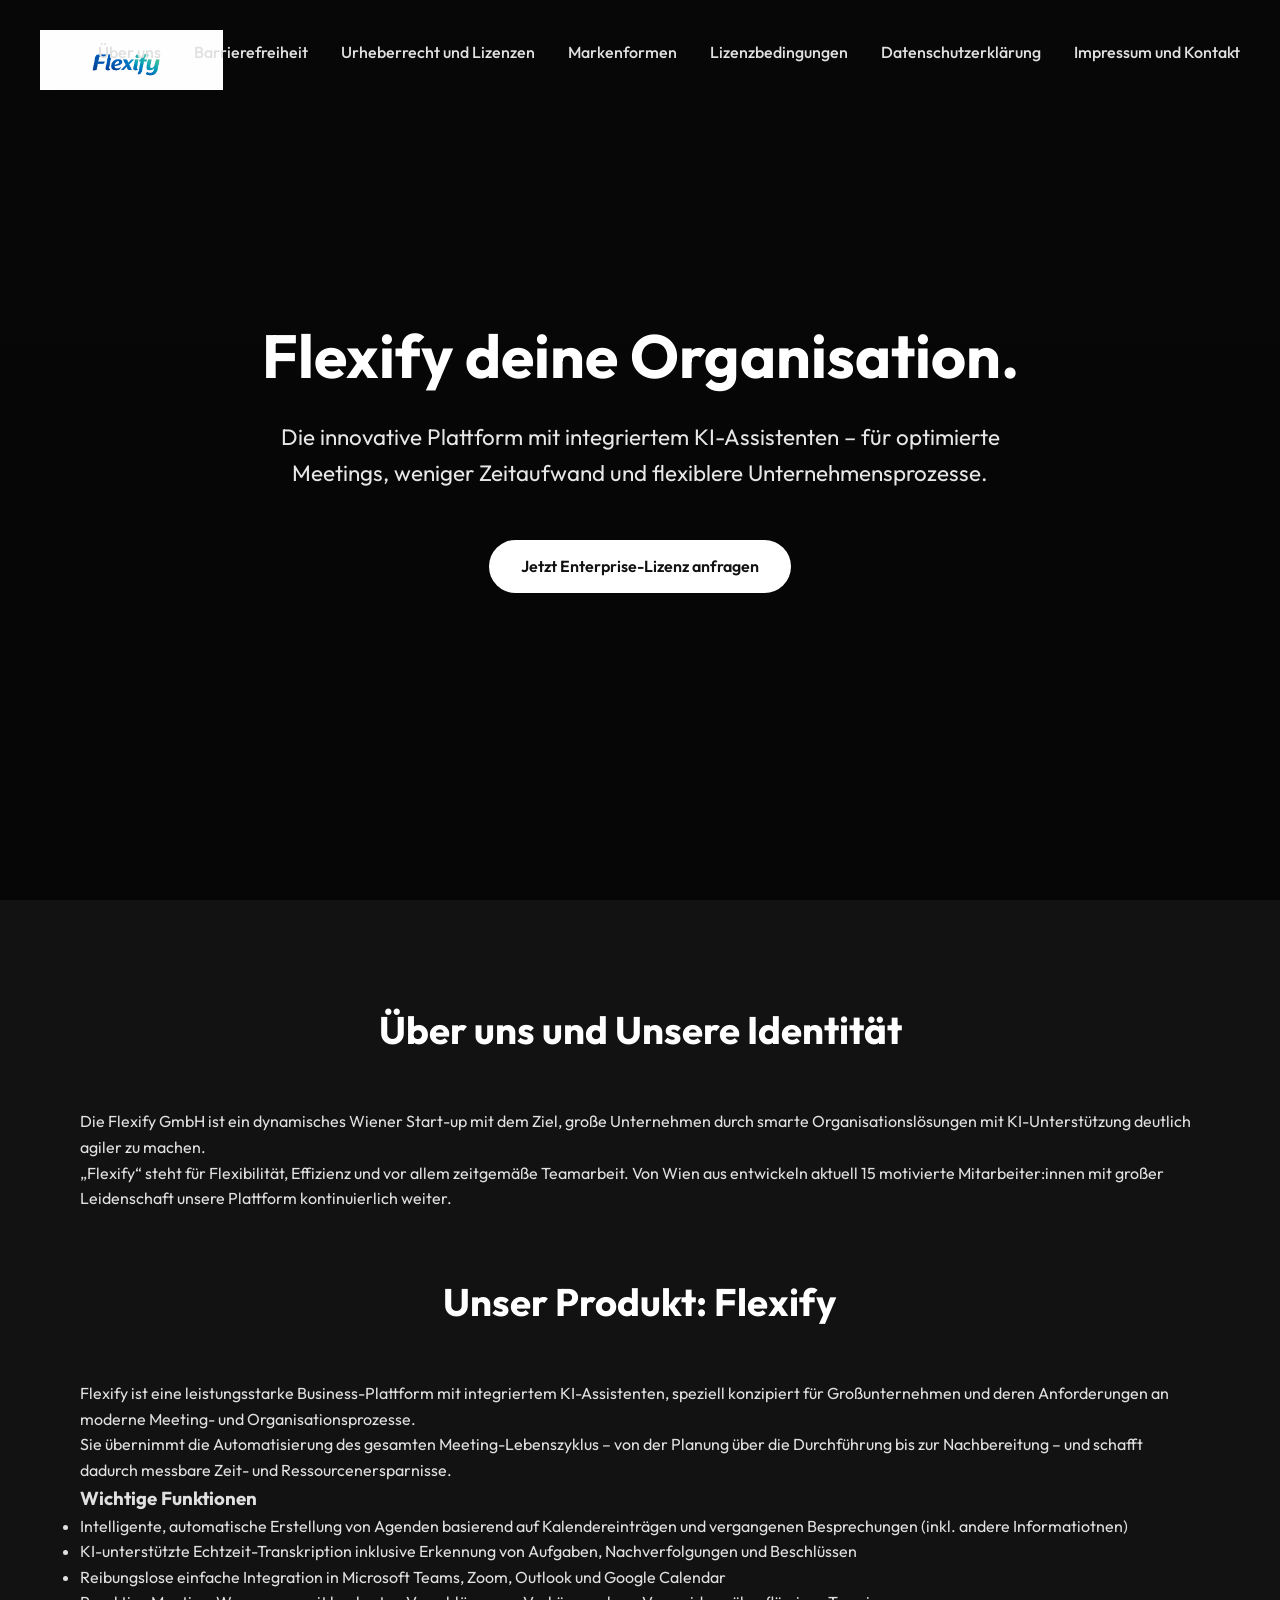
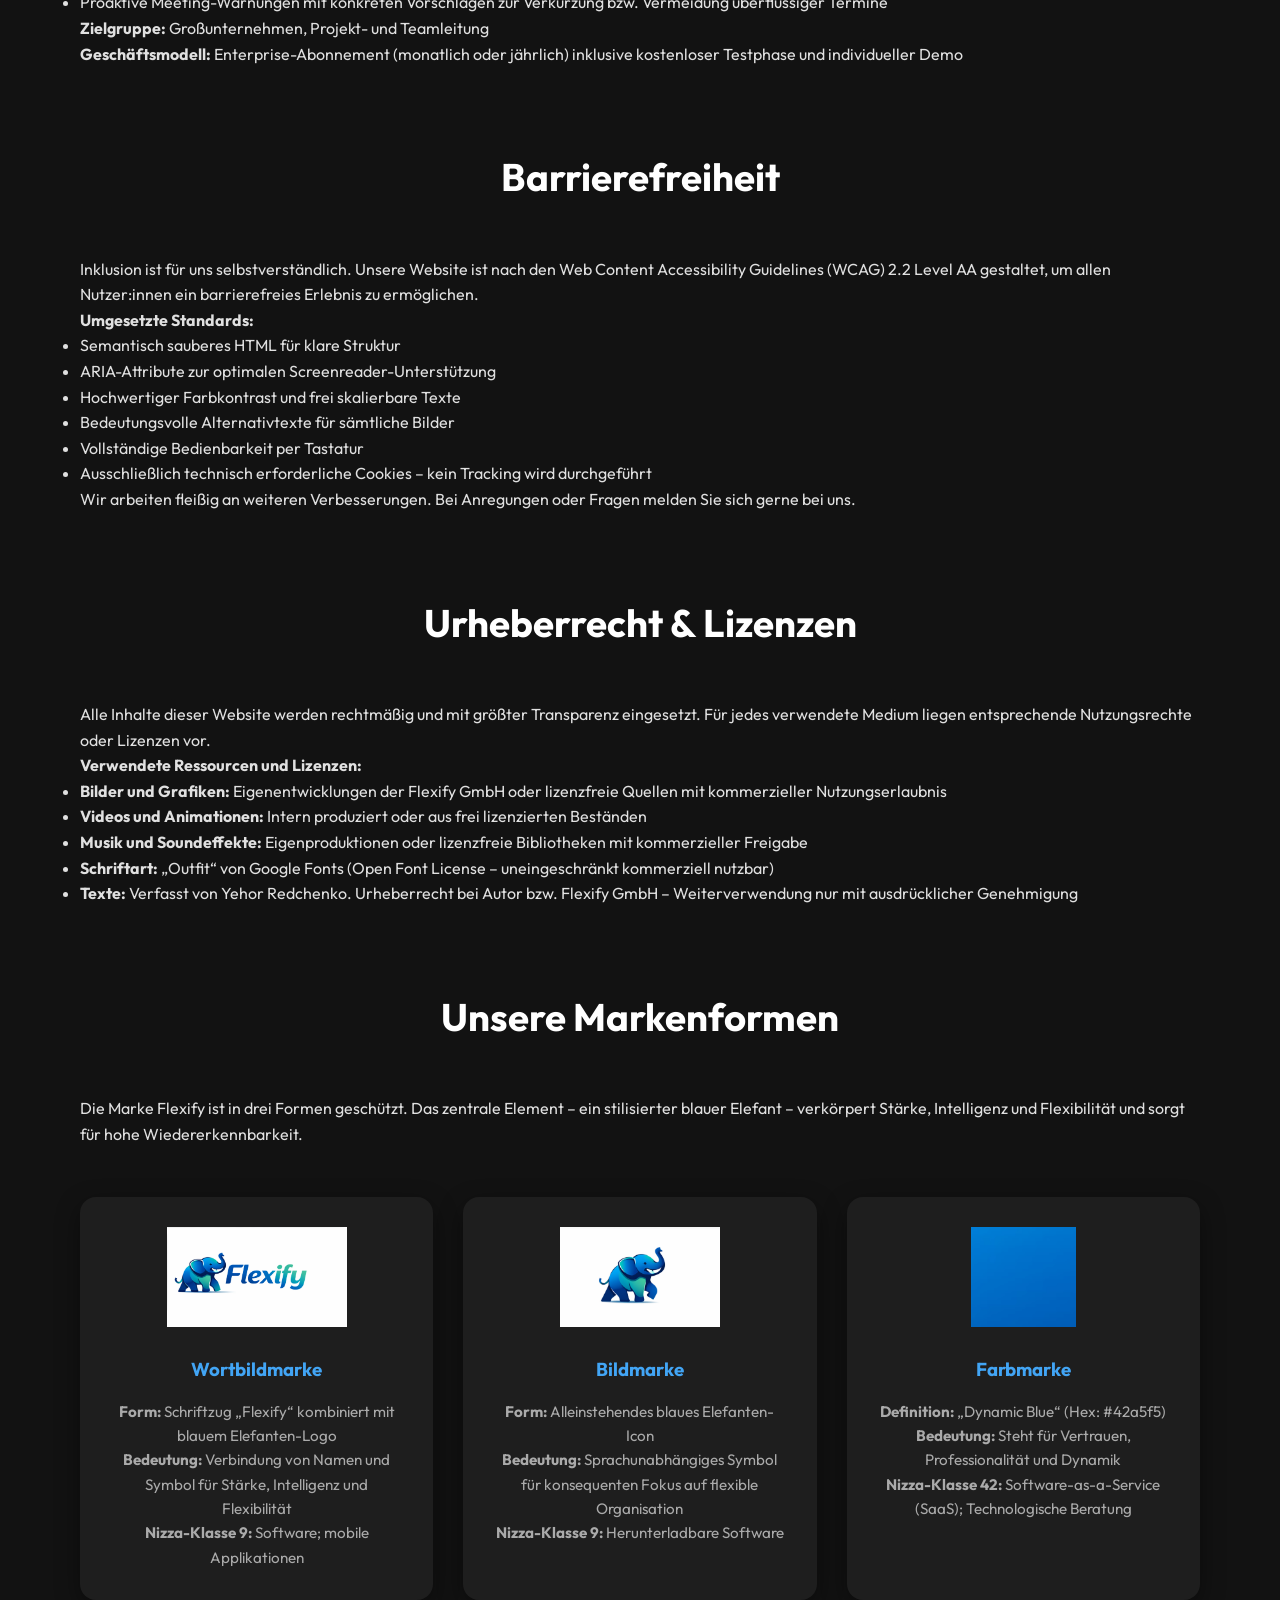
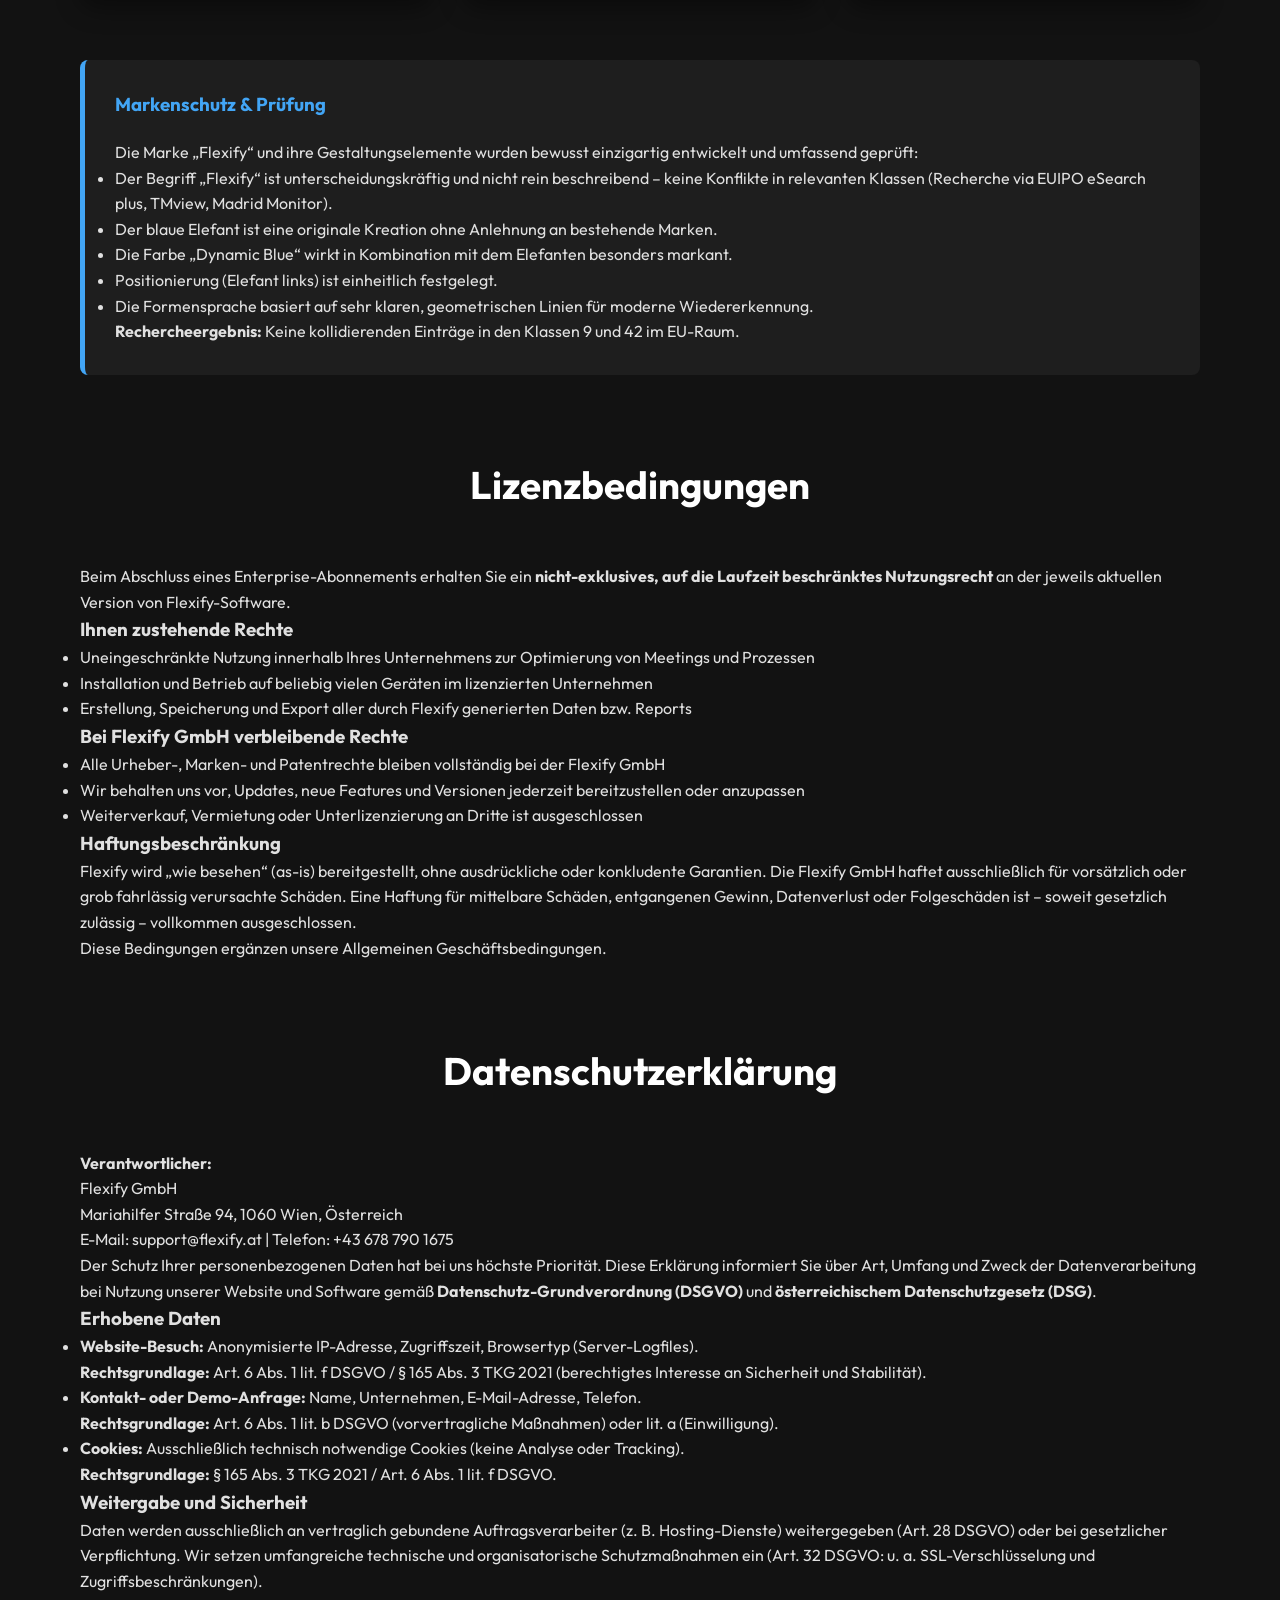
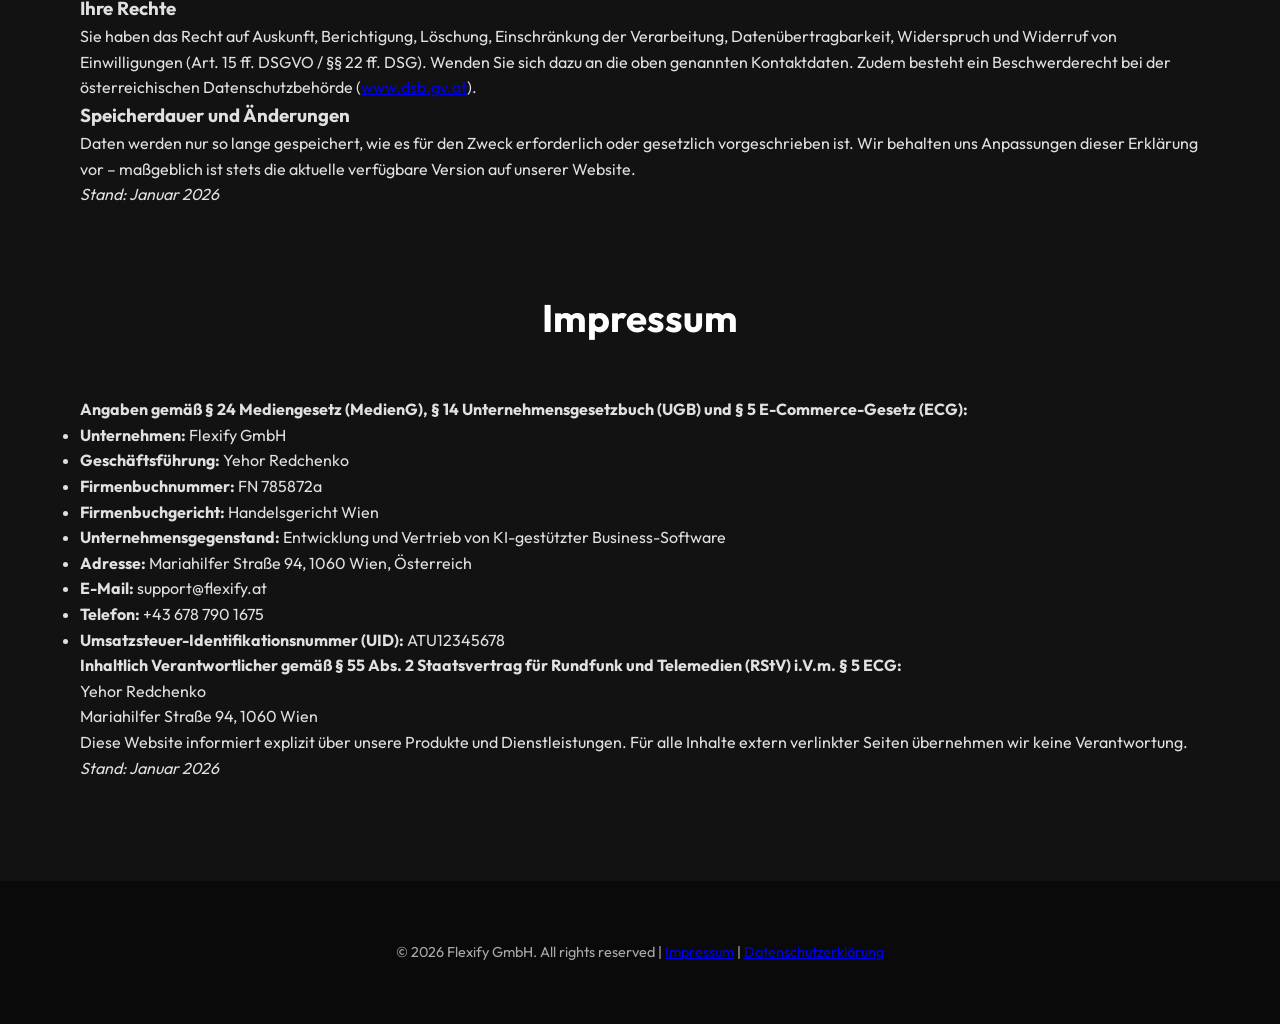
==== commit 9dcd2f02: "Update index.html" ====
--- a/index.html
+++ b/index.html
@@ -13,38 +13,38 @@
         <nav aria-label="Hauptnavigation">
             <a href="#about">Über uns</a>
             <a href="#barrierefreiheit">Barrierefreiheit</a>
-            <a href="#urheberrecht">Urheberrecht & Lizenzen</a>
+            <a href="#urheberrecht">Urheberrecht und Lizenzen</a>
             <a href="#marken">Markenformen</a>
             <a href="#lizenz">Lizenzbedingungen</a>
             <a href="#datenschutz">Datenschutzerklärung</a>
-            <a href="#impressum">Impressum & Kontakt</a>
+            <a href="#impressum">Impressum und Kontakt</a>
         </nav>
         <h1>Flexify deine Organisation.</h1>
         <p>Die innovative Plattform mit integriertem KI-Assistenten – für optimierte Meetings, weniger Zeitaufwand und flexiblere Unternehmensprozesse.</p>
         <a href="#impressum" class="btn">Jetzt Enterprise-Lizenz anfragen</a>
     </header>
     <section id="about">
-        <h2 id="about">Über uns & Unsere Identität</h2>
+        <h2 id="about">Über uns und Unsere Identität</h2>
         <p>Die Flexify GmbH ist ein dynamisches Wiener Start-up mit dem Ziel, große Unternehmen durch smarte Organisationslösungen mit KI-Unterstützung deutlich agiler zu machen.<br>
-        „Flexify“ steht für Flexibilität, Effizienz und zeitgemäße Teamarbeit. Von Wien aus entwickeln aktuell 12 motivierte Mitarbeiter:innen mit großer Leidenschaft unsere Plattform kontinuierlich weiter.</p>
+        „Flexify“ steht für Flexibilität, Effizienz und vor allem zeitgemäße Teamarbeit. Von Wien aus entwickeln aktuell 15 motivierte Mitarbeiter:innen mit großer Leidenschaft unsere Plattform kontinuierlich weiter.</p>
         
         <h2 style="margin-top: 60px;">Unser Produkt: Flexify</h2>
         <p>Flexify ist eine leistungsstarke Business-Plattform mit integriertem KI-Assistenten, speziell konzipiert für Großunternehmen und deren Anforderungen an moderne Meeting- und Organisationsprozesse.</p>
-        <p>Sie übernimmt die Automatisierung des gesamten Meeting-Lebenszyklus – von der Planung über die Durchführung bis zur Nachbereitung – und schafft dadurch messbare Zeit- und Ressourcenersparnisse.</p>
+        <p>Sie übernimmt die Automatisierung des gesamten Meeting-Lebenszyklus – von der Planung  über die Durchführung bis zur Nachbereitung – und schafft dadurch messbare Zeit- und Ressourcenersparnisse.</p>
         
         <h3>Wichtige Funktionen</h3>
         <ul>
-            <li>Intelligente, automatische Erstellung von Agenden basierend auf Kalendereinträgen und vergangenen Besprechungen</li>
+            <li>Intelligente, automatische Erstellung von Agenden basierend auf Kalendereinträgen und vergangenen Besprechungen (inkl. andere Informatiotnen)</li>
             <li>KI-unterstützte Echtzeit-Transkription inklusive Erkennung von Aufgaben, Nachverfolgungen und Beschlüssen</li>
-            <li>Reibungslose Integration in Microsoft Teams, Zoom, Outlook und Google Calendar</li>
-            <li>Proaktive Meeting-Warnungen mit konkreten Vorschlägen zur Verkürzung und Vermeidung überflüssiger Termine</li>
+            <li>Reibungslose einfache Integration in Microsoft Teams, Zoom, Outlook und Google Calendar</li>
+            <li>Proaktive Meeting-Warnungen mit konkreten Vorschlägen zur Verkürzung bzw. Vermeidung überflüssiger Termine</li>
         </ul>
         
         <p><strong>Zielgruppe:</strong> Großunternehmen, Projekt- und Teamleitung</p>
         <p><strong>Geschäftsmodell:</strong> Enterprise-Abonnement (monatlich oder jährlich) inklusive kostenloser Testphase und individueller Demo</p>
 
         <h2 id="barrierefreiheit" style="margin-top: 80px;">Barrierefreiheit</h2>
-        <p>Inklusion ist für uns selbstverständlich. Unsere Website ist nach den Web Content Accessibility Guidelines (WCAG) 2.2 Level AA gestaltet, um allen Nutzer:innen ein barrierearmes Erlebnis zu ermöglichen.</p>
+        <p>Inklusion ist für uns selbstverständlich. Unsere Website ist nach den Web Content Accessibility Guidelines (WCAG) 2.2 Level AA gestaltet, um allen Nutzer:innen ein barrierefreies Erlebnis zu ermöglichen.</p>
         
         <p><strong>Umgesetzte Standards:</strong></p>
         <ul>
@@ -53,24 +53,23 @@
             <li>Hochwertiger Farbkontrast und frei skalierbare Texte</li>
             <li>Bedeutungsvolle Alternativtexte für sämtliche Bilder</li>
             <li>Vollständige Bedienbarkeit per Tastatur</li>
-            <li>Ausschließlich technisch erforderliche Cookies – kein Tracking</li>
+            <li>Ausschließlich technisch erforderliche Cookies – kein Tracking wird durchgeführt</li>
         </ul>
         
-        <p>Wir arbeiten laufend an weiteren Verbesserungen. Bei Anregungen oder Fragen melden Sie sich gerne bei uns.</p>
+        <p>Wir arbeiten fleißig an weiteren Verbesserungen. Bei Anregungen oder Fragen melden Sie sich gerne bei uns.</p>
 
         <h2 id="urheberrecht" style="margin-top: 80px;">Urheberrecht & Lizenzen</h2>
         <p>Alle Inhalte dieser Website werden rechtmäßig und mit größter Transparenz eingesetzt. Für jedes verwendete Medium liegen entsprechende Nutzungsrechte oder Lizenzen vor.</p>
         
         <p><strong>Verwendete Ressourcen und Lizenzen:</strong></p>
         <ul>
-            <li><strong>Bilder & Grafiken:</strong> Eigenentwicklungen der Flexify GmbH oder lizenzfreie Quellen mit kommerzieller Nutzungserlaubnis</li>
-            <li><strong>Videos & Animationen:</strong> Intern produziert oder aus frei lizenzierten Beständen</li>
-            <li><strong>Musik & Soundeffekte:</strong> Eigenproduktionen oder lizenzfreie Bibliotheken mit kommerzieller Freigabe</li>
+            <li><strong>Bilder und Grafiken:</strong> Eigenentwicklungen der Flexify GmbH oder lizenzfreie Quellen mit kommerzieller Nutzungserlaubnis</li>
+            <li><strong>Videos und Animationen:</strong> Intern produziert oder aus frei lizenzierten Beständen</li>
+            <li><strong>Musik und Soundeffekte:</strong> Eigenproduktionen oder lizenzfreie Bibliotheken mit kommerzieller Freigabe</li>
             <li><strong>Schriftart:</strong> „Outfit“ von Google Fonts (Open Font License – uneingeschränkt kommerziell nutzbar)</li>
             <li><strong>Texte:</strong> Verfasst von Yehor Redchenko. Urheberrecht bei Autor bzw. Flexify GmbH – Weiterverwendung nur mit ausdrücklicher Genehmigung</li>
         </ul>
         
-        <p>Wir danken allen Rechteinhabern für die Bereitstellung qualitativ hochwertiger, frei nutzbarer Materialien. Bei Fragen zu einzelnen Elementen stehen wir Ihnen gerne zur Verfügung.</p>
         
         <h2 id="marken" style="margin-top: 80px;">Unsere Markenformen</h2>
         <p>Die Marke Flexify ist in drei Formen geschützt. Das zentrale Element – ein stilisierter blauer Elefant – verkörpert Stärke, Intelligenz und Flexibilität und sorgt für hohe Wiedererkennbarkeit.</p>
@@ -106,31 +105,31 @@
                 <li>Der Begriff „Flexify“ ist unterscheidungskräftig und nicht rein beschreibend – keine Konflikte in relevanten Klassen (Recherche via EUIPO eSearch plus, TMview, Madrid Monitor).</li>
                 <li>Der blaue Elefant ist eine originale Kreation ohne Anlehnung an bestehende Marken.</li>
                 <li>Die Farbe „Dynamic Blue“ wirkt in Kombination mit dem Elefanten besonders markant.</li>
-                <li>Positionierung (Elefant links oder oberhalb des Textes) ist einheitlich festgelegt.</li>
-                <li>Die Formensprache basiert auf klaren, geometrischen Linien für moderne Wiedererkennung.</li>
+                <li>Positionierung (Elefant links) ist einheitlich festgelegt.</li>
+                <li>Die Formensprache basiert auf sehr klaren, geometrischen Linien für moderne Wiedererkennung.</li>
             </ul>
             <p><strong>Rechercheergebnis:</strong> Keine kollidierenden Einträge in den Klassen 9 und 42 im EU-Raum.</p>
         </div>
 
         <h2 id="lizenz" style="margin-top: 80px;">Lizenzbedingungen</h2>
-        <p>Beim Abschluss eines Enterprise-Abonnements erhalten Sie ein <strong>nicht-exklusives, auf die Laufzeit beschränktes Nutzungsrecht</strong> an der jeweils aktuellen Version von Flexify.</p>
+        <p>Beim Abschluss eines Enterprise-Abonnements erhalten Sie ein <strong>nicht-exklusives, auf die Laufzeit beschränktes Nutzungsrecht</strong> an der jeweils aktuellen Version von Flexify-Software.</p>
 
         <h3>Ihnen zustehende Rechte</h3>
         <ul>
             <li>Uneingeschränkte Nutzung innerhalb Ihres Unternehmens zur Optimierung von Meetings und Prozessen</li>
             <li>Installation und Betrieb auf beliebig vielen Geräten im lizenzierten Unternehmen</li>
-            <li>Erstellung, Speicherung und Export aller durch Flexify generierten Daten und Reports</li>
+            <li>Erstellung, Speicherung und Export aller durch Flexify generierten Daten bzw. Reports</li>
         </ul>
 
         <h3>Bei Flexify GmbH verbleibende Rechte</h3>
         <ul>
-            <li>Alle Urheber-, Marken- und Patentrechte bleiben vollumfänglich bei der Flexify GmbH</li>
+            <li>Alle Urheber-, Marken- und Patentrechte bleiben vollständig bei der Flexify GmbH</li>
             <li>Wir behalten uns vor, Updates, neue Features und Versionen jederzeit bereitzustellen oder anzupassen</li>
             <li>Weiterverkauf, Vermietung oder Unterlizenzierung an Dritte ist ausgeschlossen</li>
         </ul>
 
         <h3>Haftungsbeschränkung</h3>
-        <p>Flexify wird „wie besehen“ (as-is) bereitgestellt, ohne ausdrückliche oder konkludente Garantien. Die Flexify GmbH haftet ausschließlich für vorsätzlich oder grob fahrlässig verursachte Schäden. Eine Haftung für mittelbare Schäden, entgangenen Gewinn, Datenverlust oder Folgeschäden ist – soweit gesetzlich zulässig – ausgeschlossen.</p>
+        <p>Flexify wird „wie besehen“ (as-is) bereitgestellt, ohne ausdrückliche oder konkludente Garantien. Die Flexify GmbH haftet ausschließlich für vorsätzlich oder grob fahrlässig verursachte Schäden. Eine Haftung für mittelbare Schäden, entgangenen Gewinn, Datenverlust oder Folgeschäden ist – soweit gesetzlich zulässig – vollkommen ausgeschlossen.</p>
         
         <p>Diese Bedingungen ergänzen unsere Allgemeinen Geschäftsbedingungen.</p>
 
@@ -146,9 +145,9 @@
         <ul>
             <li><strong>Website-Besuch:</strong> Anonymisierte IP-Adresse, Zugriffszeit, Browsertyp (Server-Logfiles).<br>
             <strong>Rechtsgrundlage:</strong> Art. 6 Abs. 1 lit. f DSGVO / § 165 Abs. 3 TKG 2021 (berechtigtes Interesse an Sicherheit und Stabilität).</li>
-            <li><strong>Kontakt- oder Demo-Anfrage:</strong> Name, Unternehmen, E-Mail-Adresse, Telefon (optional), Nachricht.<br>
+            <li><strong>Kontakt- oder Demo-Anfrage:</strong> Name, Unternehmen, E-Mail-Adresse, Telefon.<br>
             <strong>Rechtsgrundlage:</strong> Art. 6 Abs. 1 lit. b DSGVO (vorvertragliche Maßnahmen) oder lit. a (Einwilligung).</li>
-            <li><strong>Cookies:</strong> Nur technisch notwendige Cookies (keine Analyse oder Tracking).<br>
+            <li><strong>Cookies:</strong> Ausschließlich technisch notwendige Cookies (keine Analyse oder Tracking).<br>
             <strong>Rechtsgrundlage:</strong> § 165 Abs. 3 TKG 2021 / Art. 6 Abs. 1 lit. f DSGVO.</li>
         </ul>
 
@@ -159,7 +158,7 @@
         <p>Sie haben das Recht auf Auskunft, Berichtigung, Löschung, Einschränkung der Verarbeitung, Datenübertragbarkeit, Widerspruch und Widerruf von Einwilligungen (Art. 15 ff. DSGVO / §§ 22 ff. DSG). Wenden Sie sich dazu an die oben genannten Kontaktdaten. Zudem besteht ein Beschwerderecht bei der österreichischen Datenschutzbehörde (<a href="https://www.dsb.gv.at">www.dsb.gv.at</a>).</p>
 
         <h3>Speicherdauer und Änderungen</h3>
-        <p>Daten werden nur so lange gespeichert, wie es für den Zweck erforderlich oder gesetzlich vorgeschrieben ist (z. B. BAO, UGB). Wir behalten uns Anpassungen dieser Erklärung vor – maßgeblich ist stets die aktuelle Version auf unserer Website.</p>
+        <p>Daten werden nur so lange gespeichert, wie es für den Zweck erforderlich oder gesetzlich vorgeschrieben ist. Wir behalten uns Anpassungen dieser Erklärung vor – maßgeblich ist stets die aktuelle verfügbare Version auf unserer Website.</p>
 
         <p><em>Stand: Januar 2026</em></p>
 
@@ -169,7 +168,7 @@
         <ul>
             <li><strong>Unternehmen:</strong> Flexify GmbH</li>
             <li><strong>Geschäftsführung:</strong> Yehor Redchenko</li>
-            <li><strong>Firmenbuchnummer:</strong> FN 123456a</li>
+            <li><strong>Firmenbuchnummer:</strong> FN 785872a</li>
             <li><strong>Firmenbuchgericht:</strong> Handelsgericht Wien</li>
             <li><strong>Unternehmensgegenstand:</strong> Entwicklung und Vertrieb von KI-gestützter Business-Software</li>
             <li><strong>Adresse:</strong> Mariahilfer Straße 94, 1060 Wien, Österreich</li>
@@ -182,12 +181,12 @@
         Yehor Redchenko<br>
         Mariahilfer Straße 94, 1060 Wien</p>
         
-        <p>Diese Website informiert über unsere Produkte und Dienstleistungen. Alle Angaben erfolgen ohne Gewähr. Für Inhalte extern verlinkter Seiten übernehmen wir keine Verantwortung.</p>
+        <p>Diese Website informiert explizit über unsere Produkte und Dienstleistungen. Für alle Inhalte extern verlinkter Seiten übernehmen wir keine Verantwortung.</p>
         
         <p><em>Stand: Januar 2026</em></p>
     </section>
     <footer>
-        <p>© 2026 Flexify GmbH. Alle Rechte vorbehalten. | <a href="#impressum">Impressum</a> | <a href="#datenschutz">Datenschutzerklärung</a></p>
+        <p>© 2026 Flexify GmbH. All rights reserved | <a href="#impressum">Impressum</a> | <a href="#datenschutz">Datenschutzerklärung</a></p>
     </footer>
 </body>
 </html>
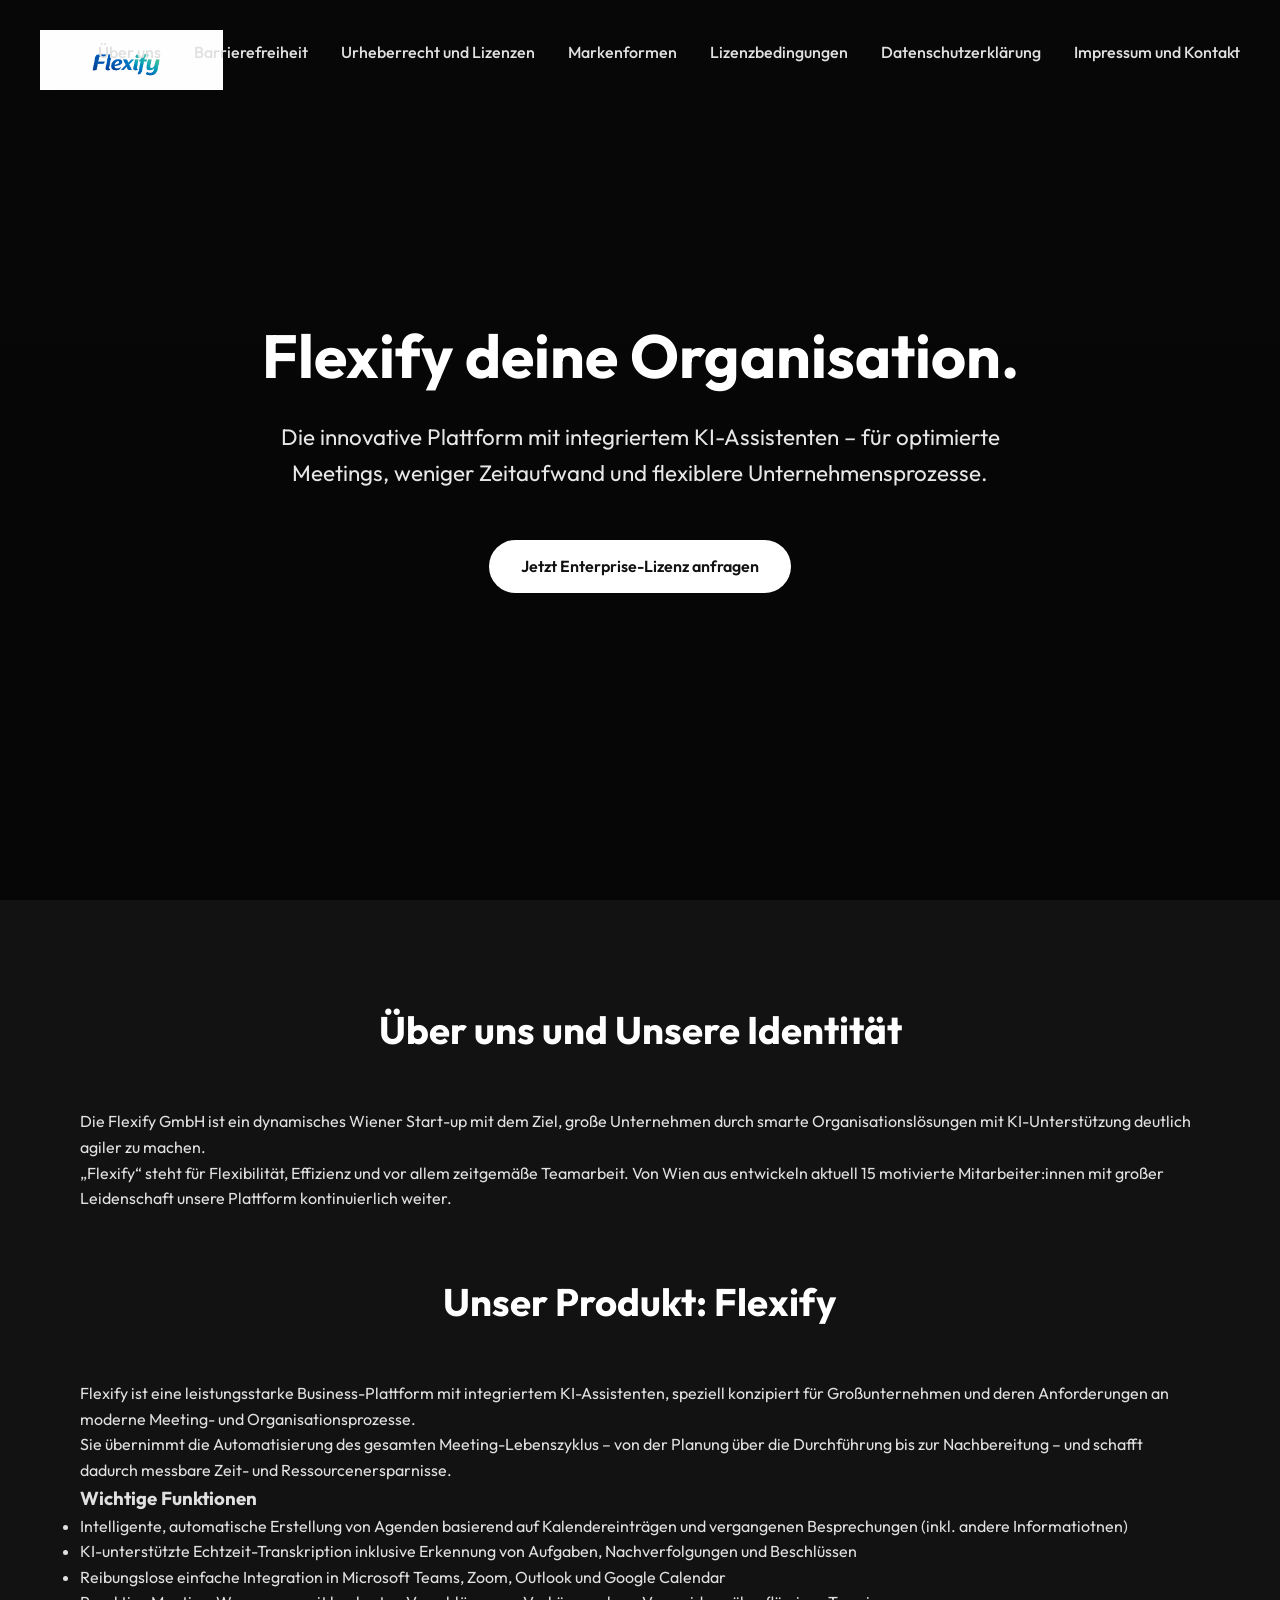
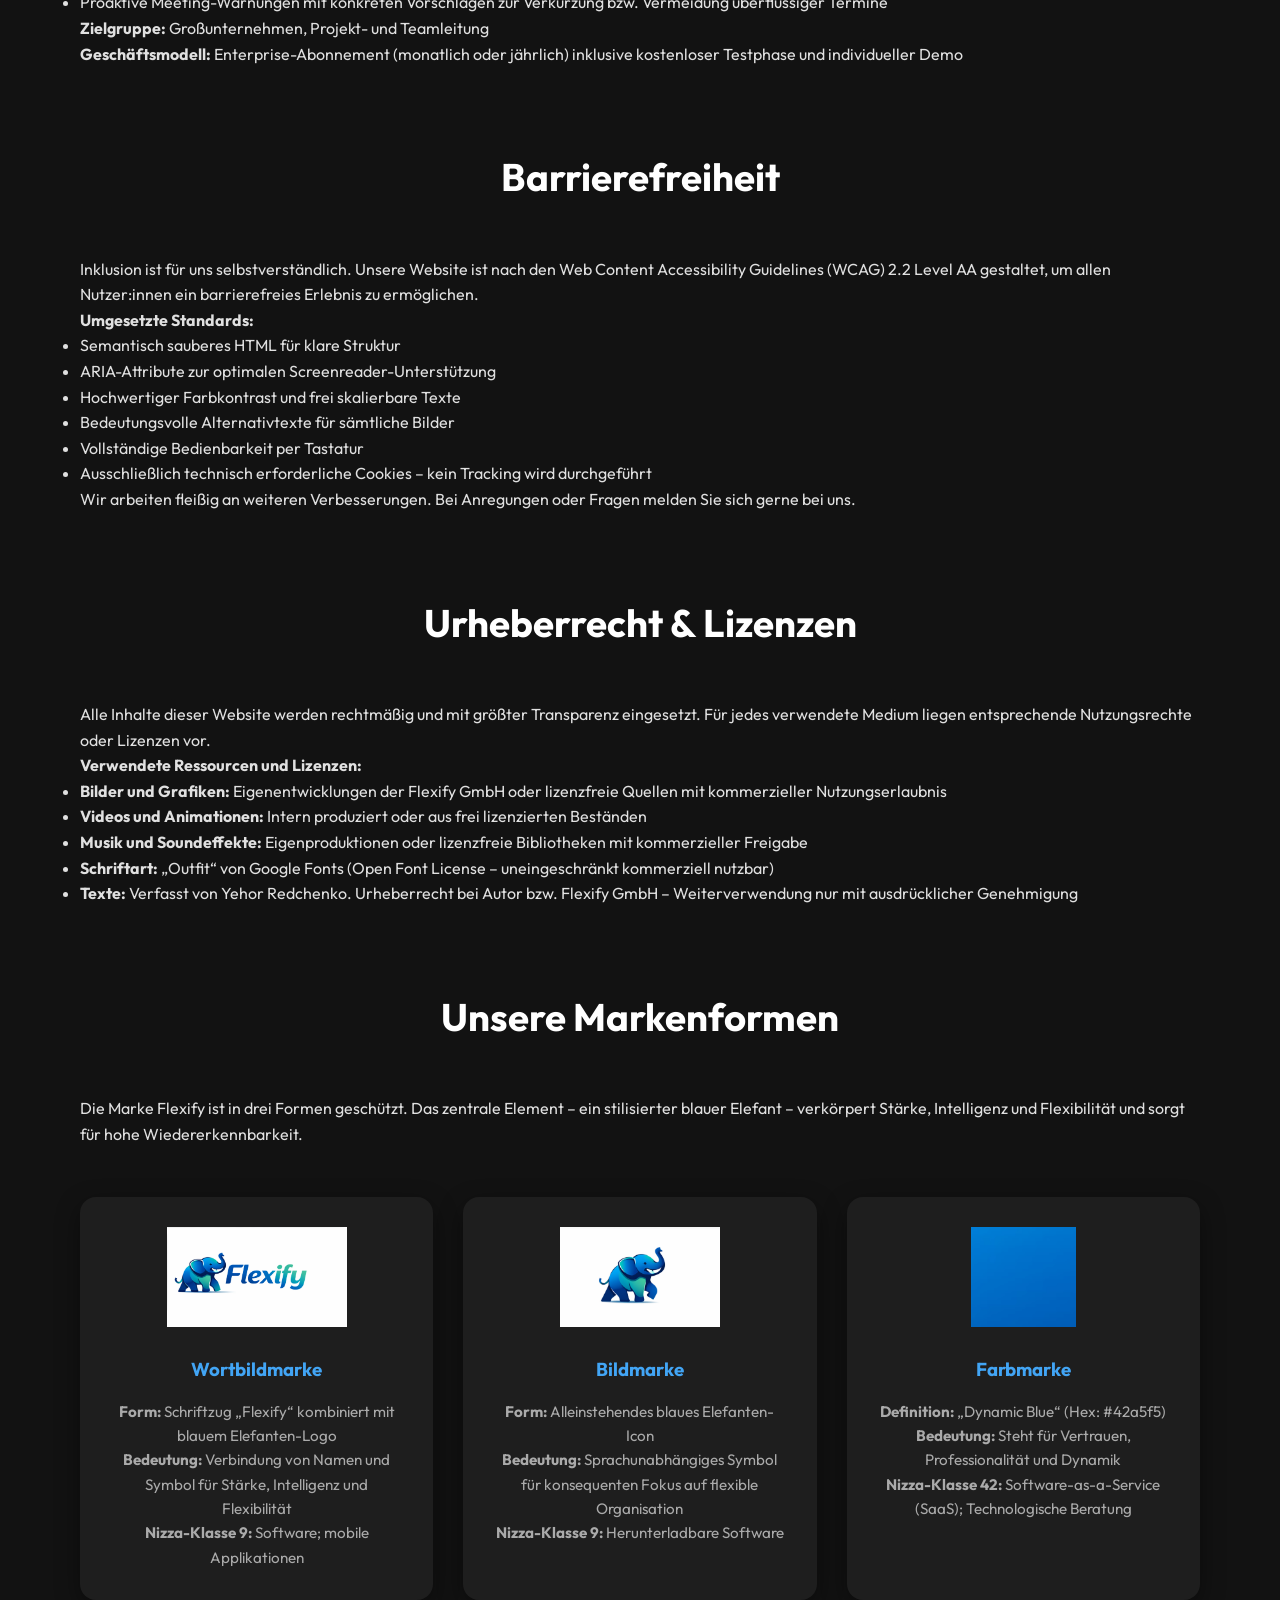
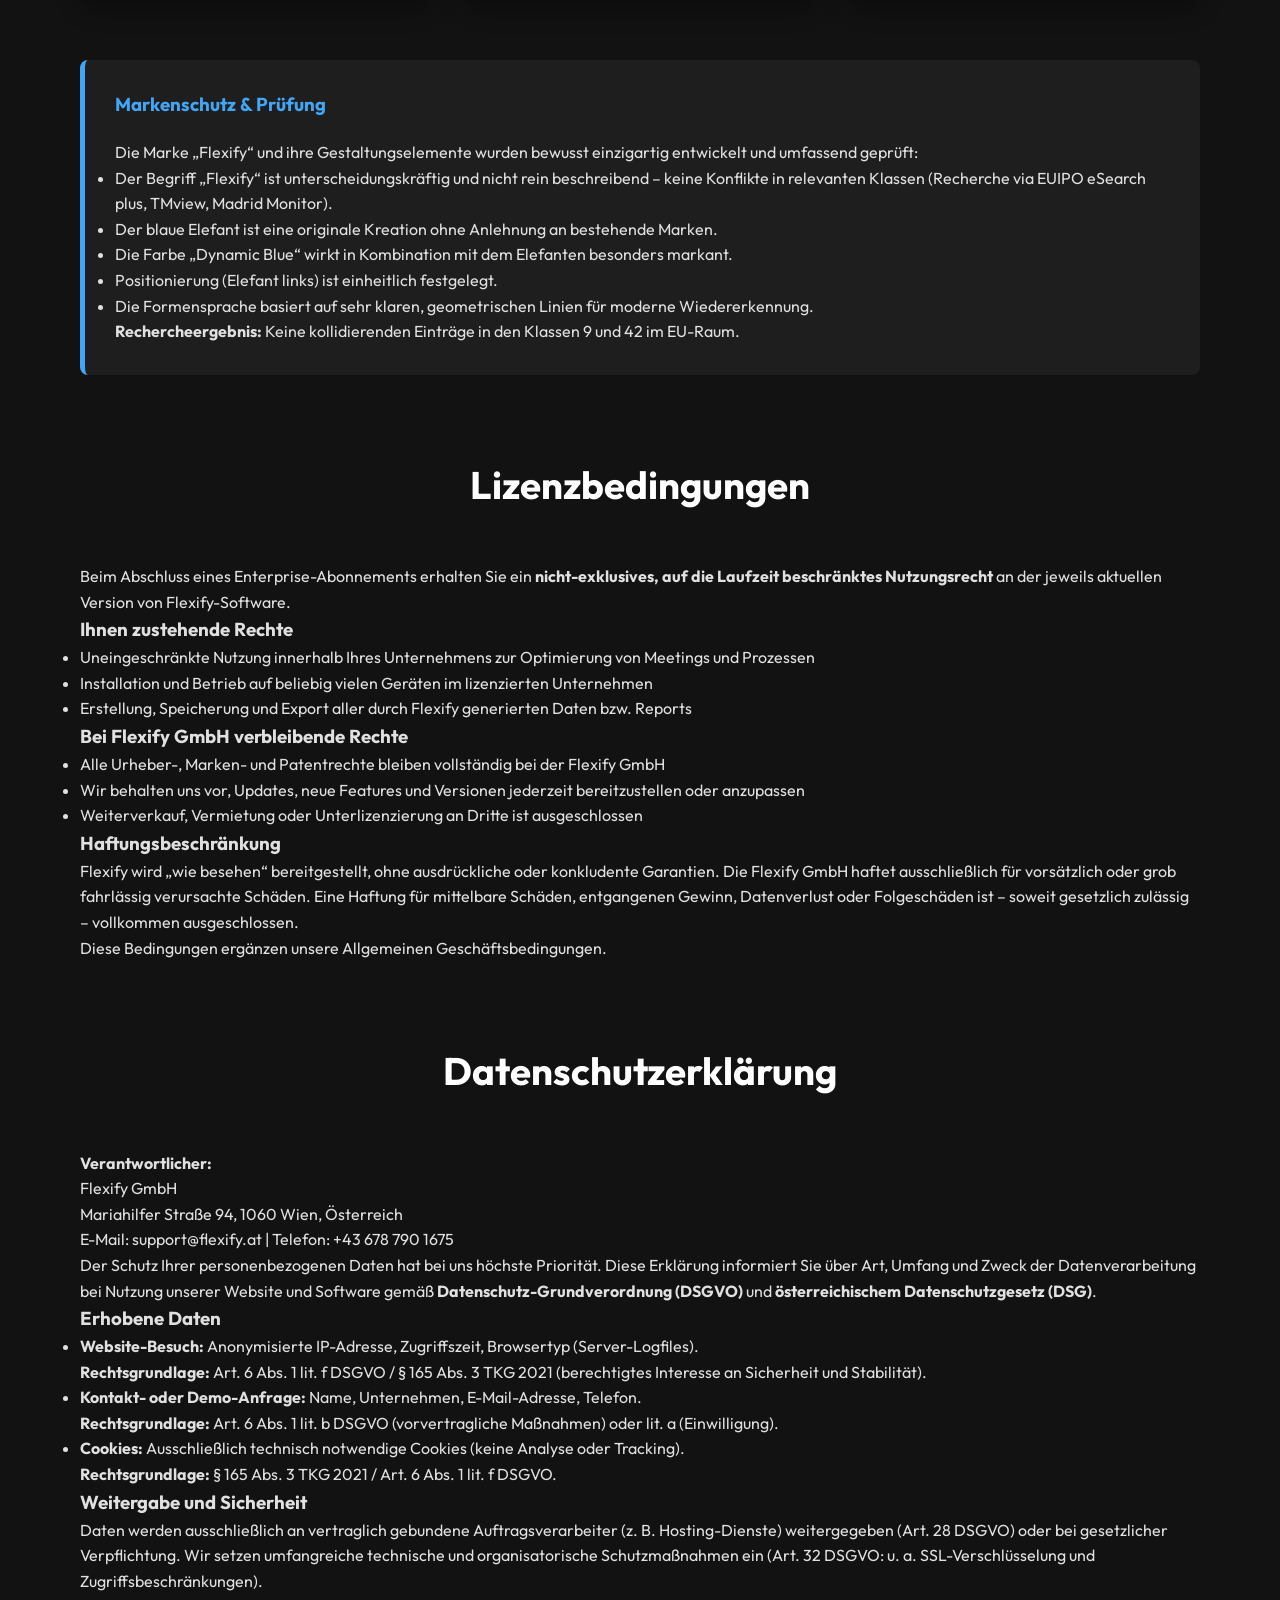
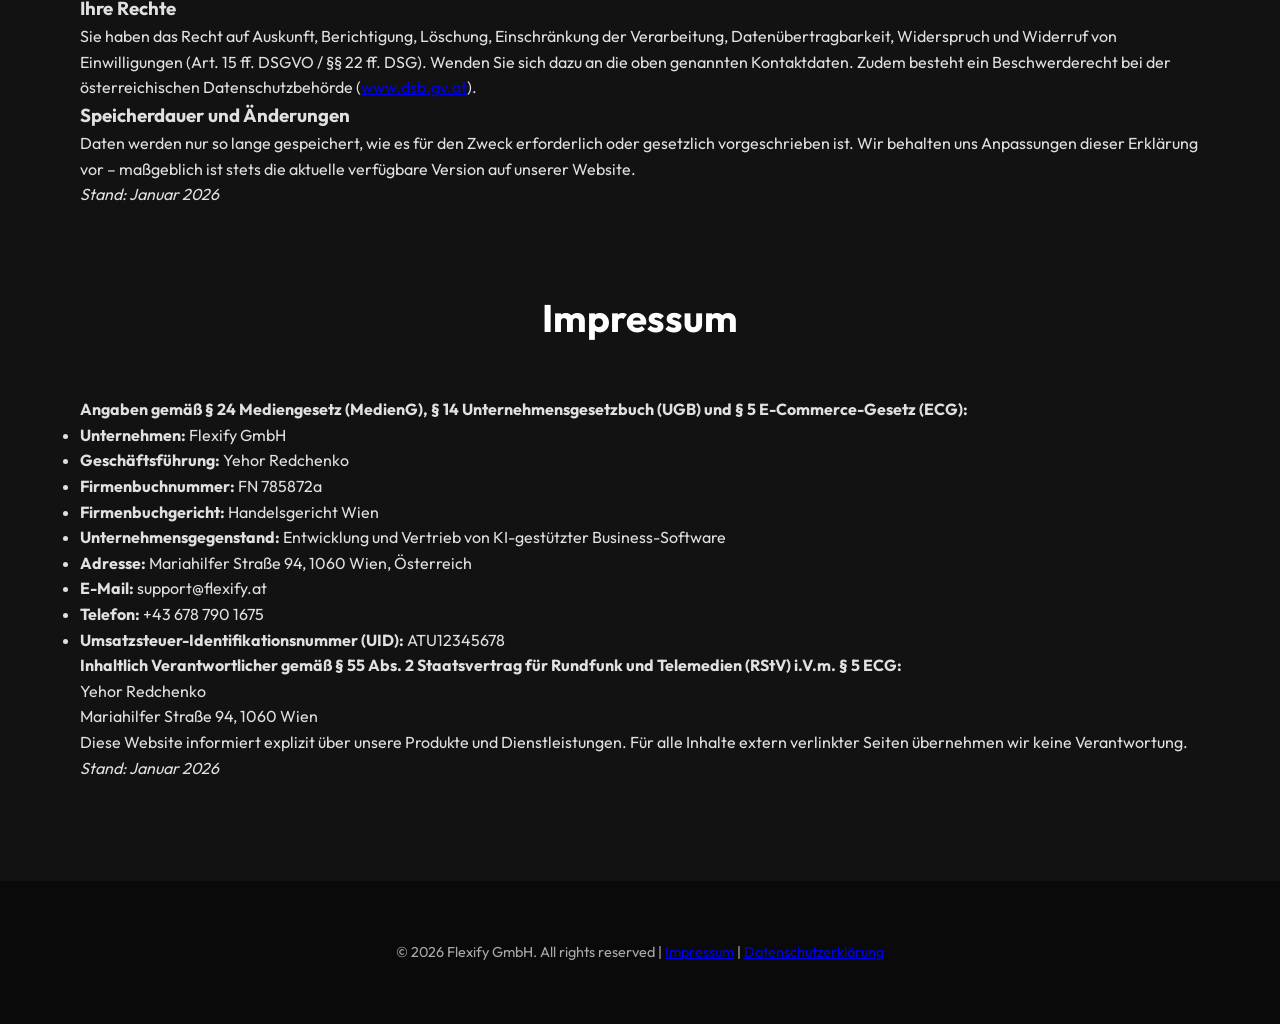
==== commit 3a2de442: "Update index.html" ====
--- a/index.html
+++ b/index.html
@@ -129,7 +129,7 @@
         </ul>
 
         <h3>Haftungsbeschränkung</h3>
-        <p>Flexify wird „wie besehen“ (as-is) bereitgestellt, ohne ausdrückliche oder konkludente Garantien. Die Flexify GmbH haftet ausschließlich für vorsätzlich oder grob fahrlässig verursachte Schäden. Eine Haftung für mittelbare Schäden, entgangenen Gewinn, Datenverlust oder Folgeschäden ist – soweit gesetzlich zulässig – vollkommen ausgeschlossen.</p>
+        <p>Flexify wird „wie besehen“ bereitgestellt, ohne ausdrückliche oder konkludente Garantien. Die Flexify GmbH haftet ausschließlich für vorsätzlich oder grob fahrlässig verursachte Schäden. Eine Haftung für mittelbare Schäden, entgangenen Gewinn, Datenverlust oder Folgeschäden ist – soweit gesetzlich zulässig – vollkommen ausgeschlossen.</p>
         
         <p>Diese Bedingungen ergänzen unsere Allgemeinen Geschäftsbedingungen.</p>
 
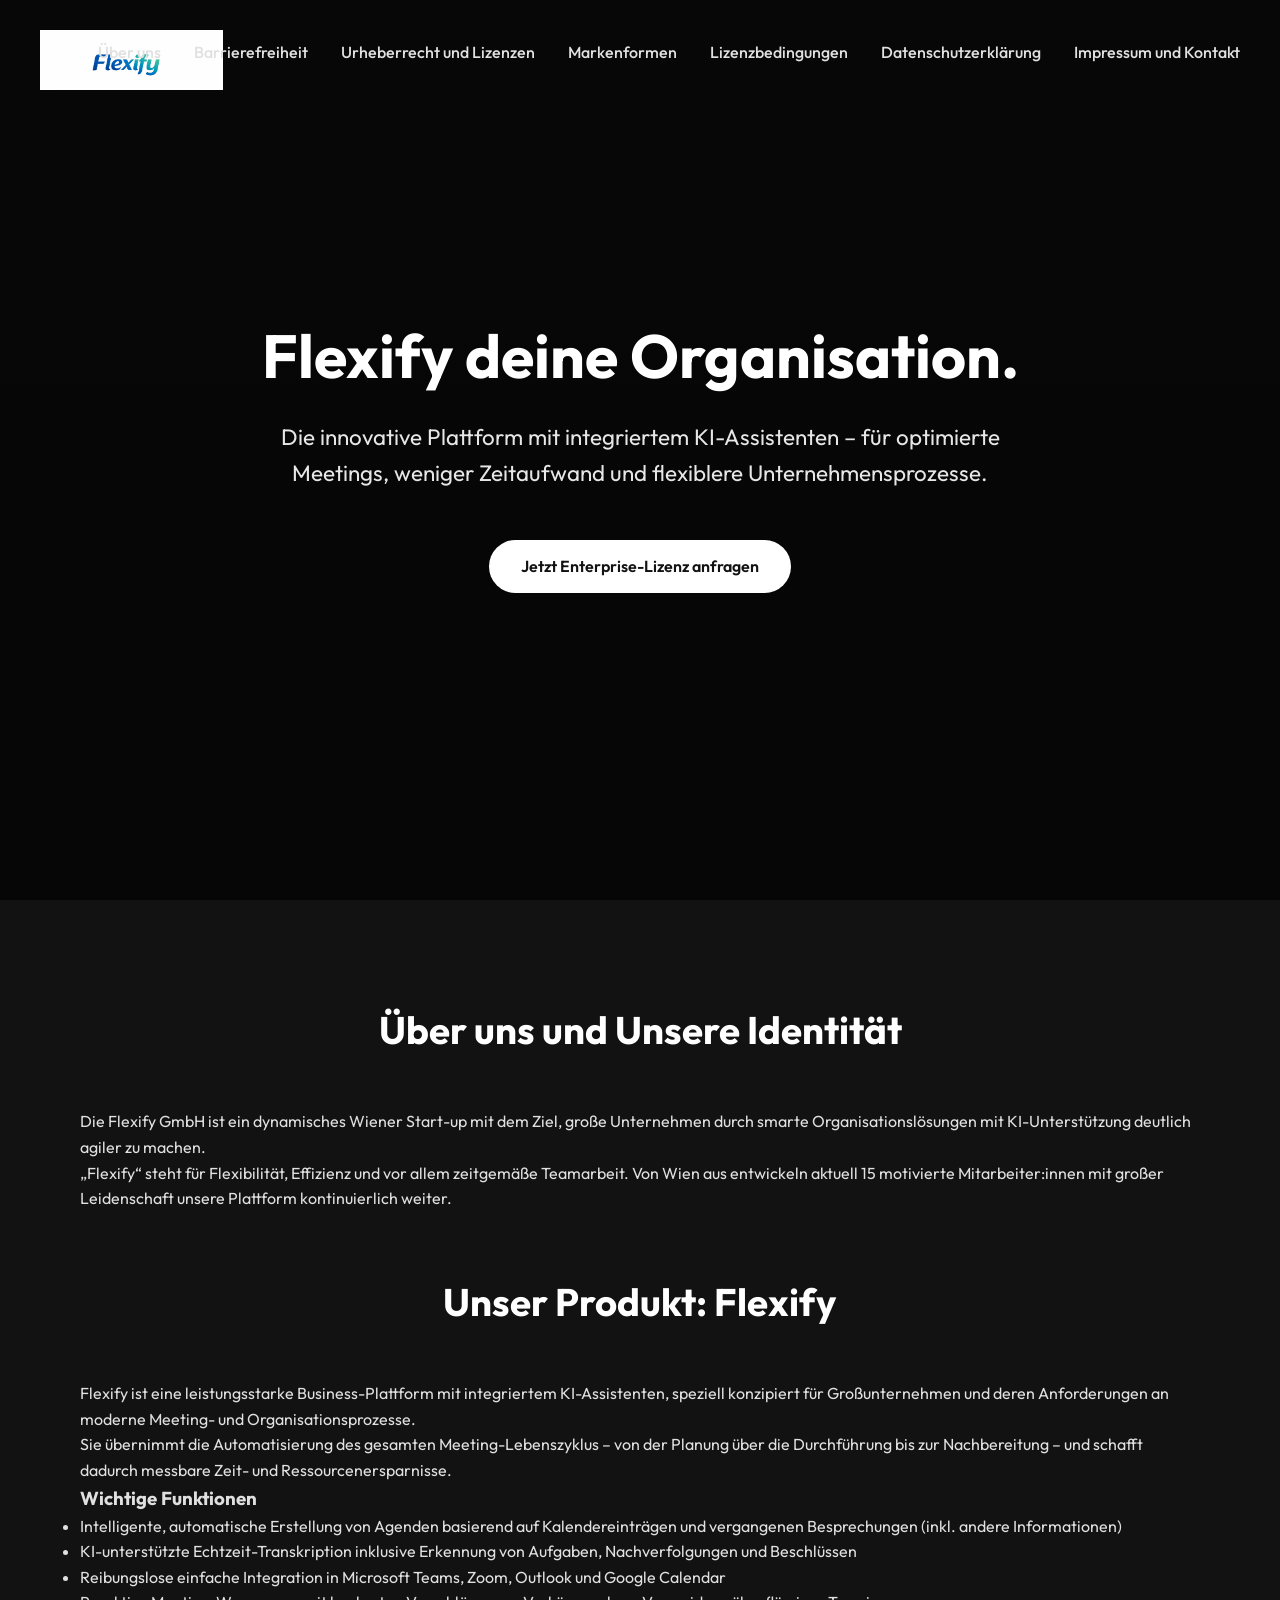
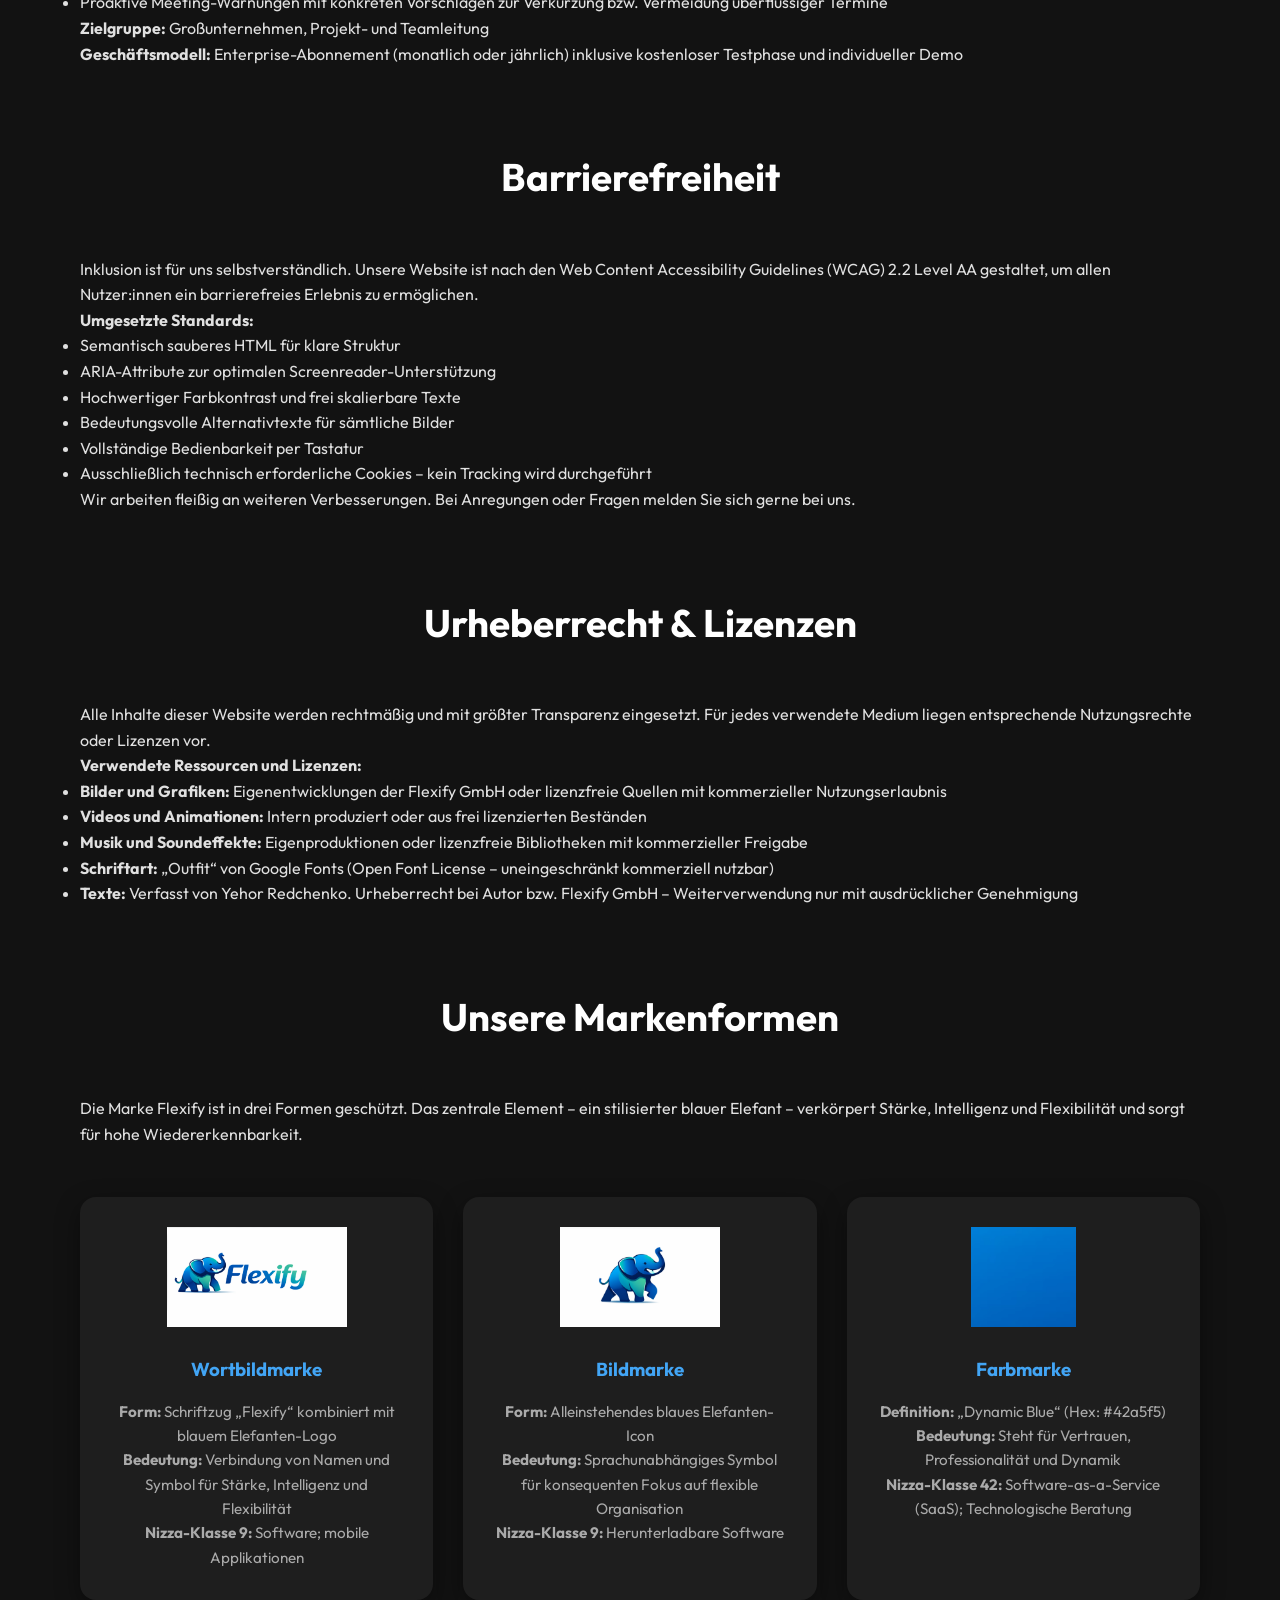
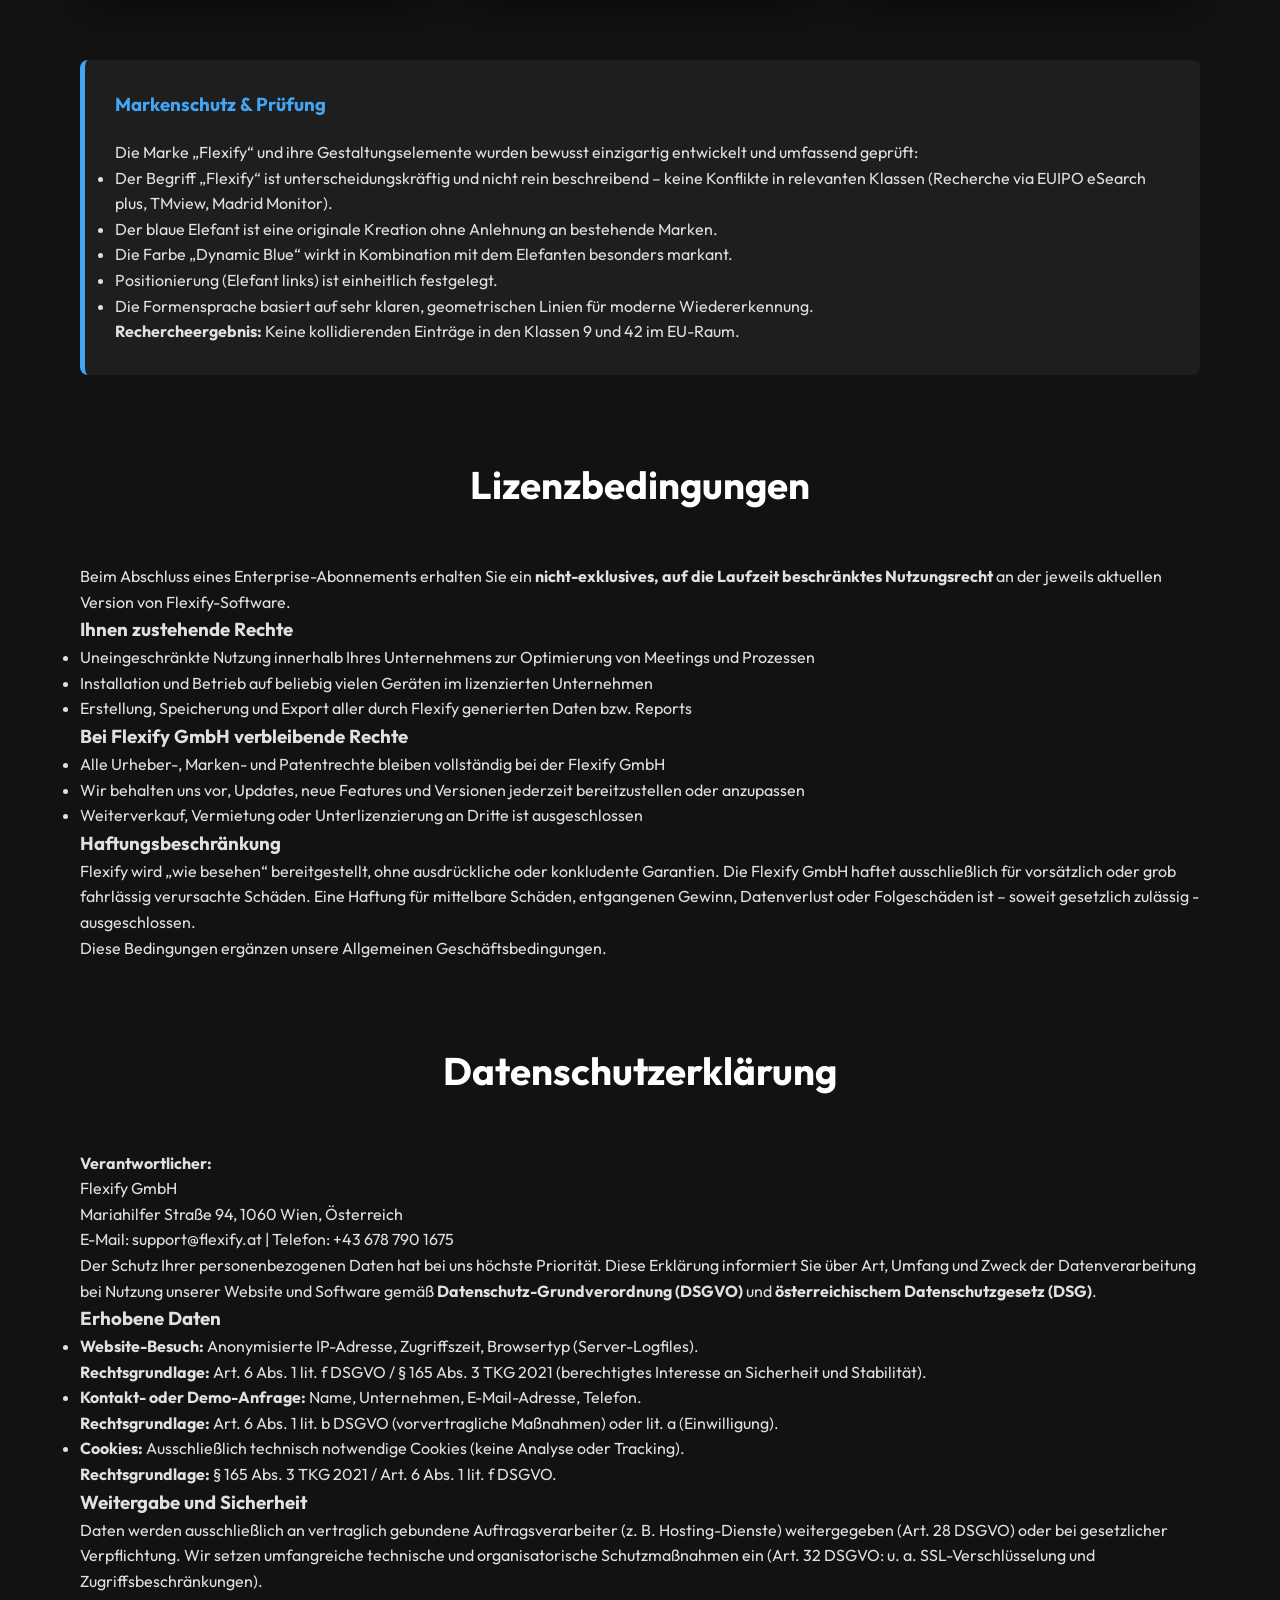
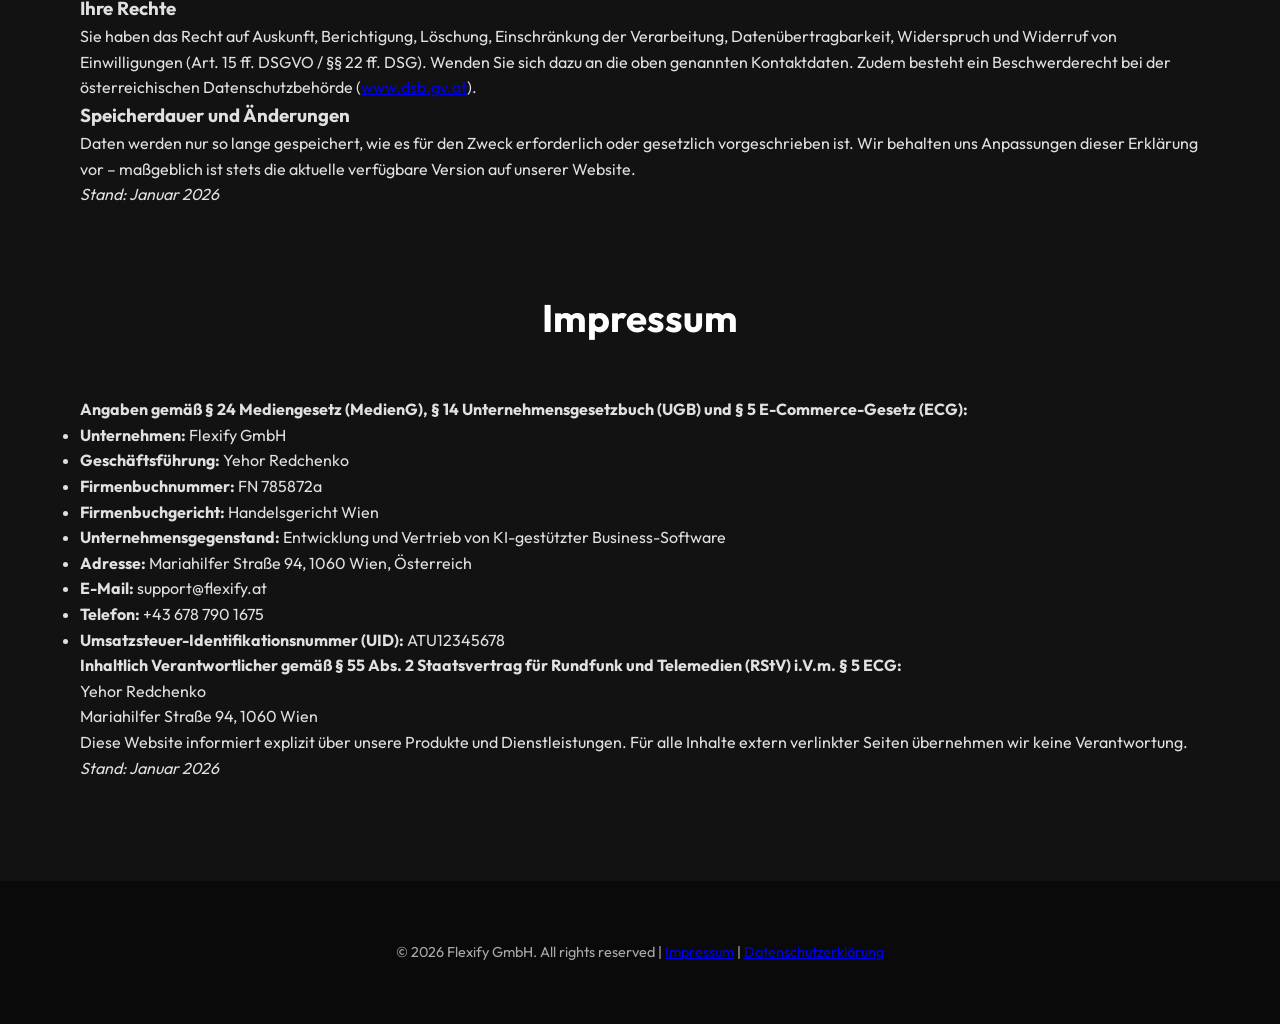
==== commit 63d17fa7: "Update index.html" ====
--- a/index.html
+++ b/index.html
@@ -34,7 +34,7 @@
         
         <h3>Wichtige Funktionen</h3>
         <ul>
-            <li>Intelligente, automatische Erstellung von Agenden basierend auf Kalendereinträgen und vergangenen Besprechungen (inkl. andere Informatiotnen)</li>
+            <li>Intelligente, automatische Erstellung von Agenden basierend auf Kalendereinträgen und vergangenen Besprechungen (inkl. andere Informationen)</li>
             <li>KI-unterstützte Echtzeit-Transkription inklusive Erkennung von Aufgaben, Nachverfolgungen und Beschlüssen</li>
             <li>Reibungslose einfache Integration in Microsoft Teams, Zoom, Outlook und Google Calendar</li>
             <li>Proaktive Meeting-Warnungen mit konkreten Vorschlägen zur Verkürzung bzw. Vermeidung überflüssiger Termine</li>
@@ -129,7 +129,7 @@
         </ul>
 
         <h3>Haftungsbeschränkung</h3>
-        <p>Flexify wird „wie besehen“ bereitgestellt, ohne ausdrückliche oder konkludente Garantien. Die Flexify GmbH haftet ausschließlich für vorsätzlich oder grob fahrlässig verursachte Schäden. Eine Haftung für mittelbare Schäden, entgangenen Gewinn, Datenverlust oder Folgeschäden ist – soweit gesetzlich zulässig – vollkommen ausgeschlossen.</p>
+        <p>Flexify wird „wie besehen“ bereitgestellt, ohne ausdrückliche oder konkludente Garantien. Die Flexify GmbH haftet ausschließlich für vorsätzlich oder grob fahrlässig verursachte Schäden. Eine Haftung für mittelbare Schäden, entgangenen Gewinn, Datenverlust oder Folgeschäden ist – soweit gesetzlich zulässig -  ausgeschlossen.</p>
         
         <p>Diese Bedingungen ergänzen unsere Allgemeinen Geschäftsbedingungen.</p>
 
